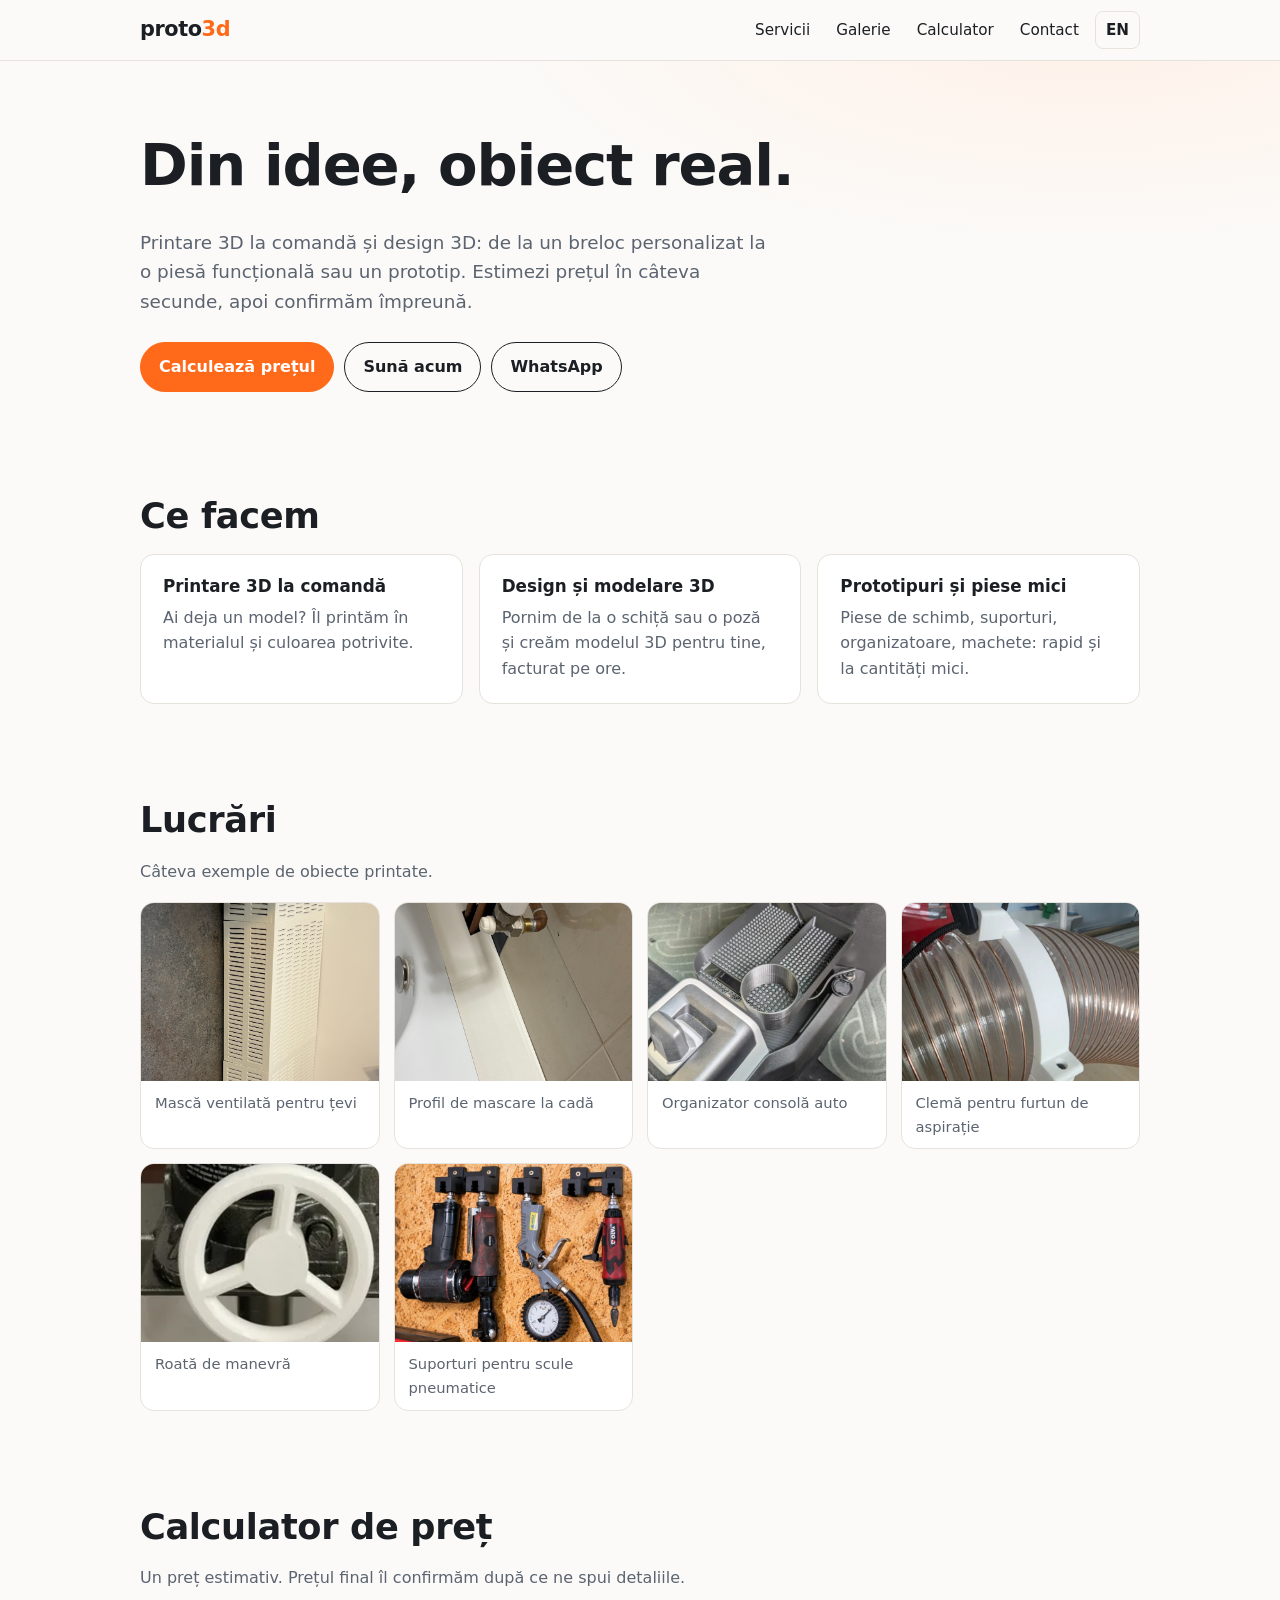
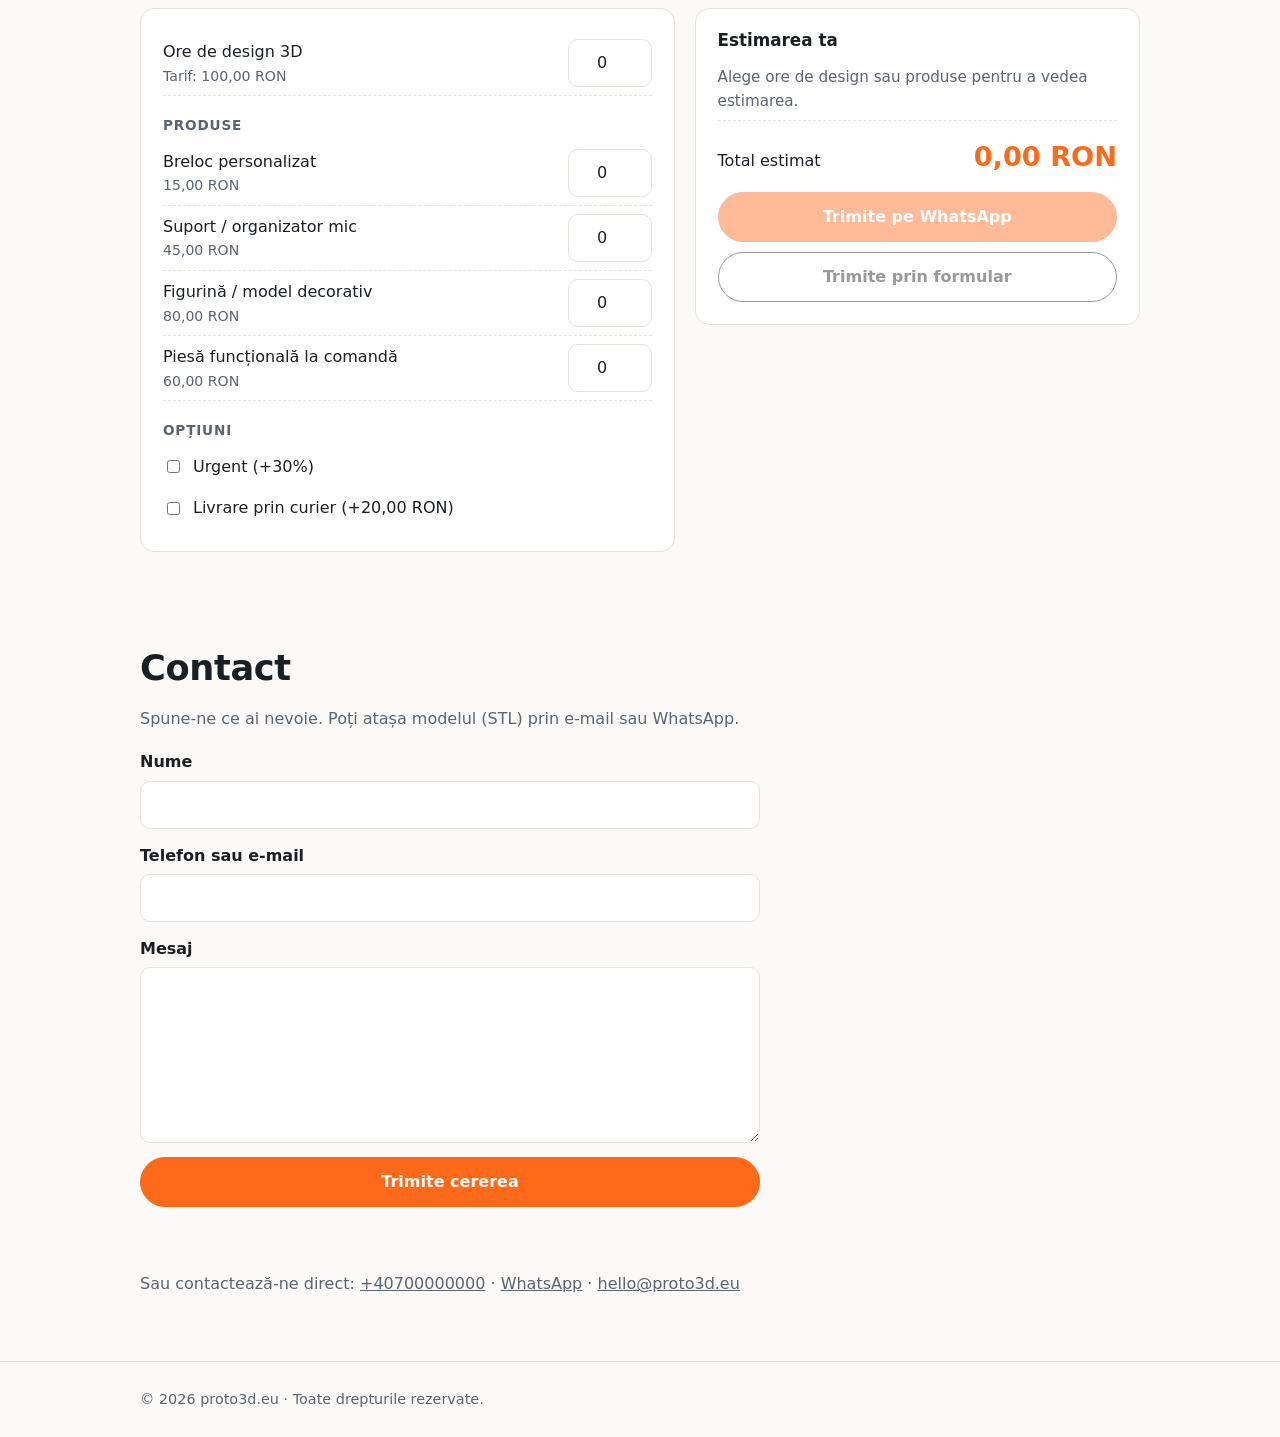
==== index.html @ df8d0b58 "Update gallery captions to match the photos Co-Authored-By: Claude Opus 5.5 <noreply@anthropic.com>" ====
<!doctype html>
<html lang="ro">
<head>
<meta charset="utf-8">
<meta name="viewport" content="width=device-width, initial-scale=1">
<title>proto3d | Printare 3D la comandă și design 3D</title>
<meta name="description" content="Printare 3D la comandă, design și modelare 3D. Calculează un preț estimativ și cere o ofertă prin telefon, WhatsApp sau formular.">
<link rel="canonical" href="https://proto3d.eu/">
<link rel="alternate" hreflang="ro" href="https://proto3d.eu/">
<link rel="alternate" hreflang="en" href="https://proto3d.eu/en/">
<link rel="alternate" hreflang="x-default" href="https://proto3d.eu/">
<meta property="og:title" content="proto3d | Printare 3D la comandă și design 3D">
<meta property="og:description" content="Printare 3D la comandă, design și modelare 3D. Calculează un preț estimativ și cere o ofertă prin telefon, WhatsApp sau formular.">
<meta property="og:type" content="website">
<meta property="og:url" content="https://proto3d.eu/">
<meta name="theme-color" content="#ff6a1a">
<link rel="icon" href="/assets/favicon.svg" type="image/svg+xml">
<link rel="stylesheet" href="/style.css">
</head>
<body>
<header class="top">
  <div class="wrap bar">
    <a class="brand" href="/">proto<b>3d</b></a>
    <nav aria-label="Main">
      <a href="#services">Servicii</a>
      <a href="#gallery">Galerie</a>
      <a href="#calculator">Calculator</a>
      <a href="#contact">Contact</a>
      <a class="lang" href="/en/" hreflang="en" lang="en" title="View in English">EN</a>
    </nav>
  </div>
</header>

<main>
<section class="hero">
  <div class="wrap">
    <h1>Din idee, obiect real.</h1>
    <p class="lead">Printare 3D la comandă și design 3D: de la un breloc personalizat la o piesă funcțională sau un prototip. Estimezi prețul în câteva secunde, apoi confirmăm împreună.</p>
    <div class="actions">
      <a class="btn primary" href="#calculator">Calculează prețul</a>
      <a class="btn" data-tel href="tel:+40700000000">Sună acum</a>
      <a class="btn" data-wa data-wa-text="Bună! Aș dori o ofertă pentru printare 3D." href="https://wa.me/40700000000?text=Bun%C4%83!%20A%C8%99%20dori%20o%20ofert%C4%83%20pentru%20printare%203D." target="_blank" rel="noopener">WhatsApp</a>
    </div>
  </div>
</section>

<section id="services" class="wrap block">
  <h2>Ce facem</h2>
  <div class="cards">
    <article class="card"><h3>Printare 3D la comandă</h3><p>Ai deja un model? Îl printăm în materialul și culoarea potrivite.</p></article>
    <article class="card"><h3>Design și modelare 3D</h3><p>Pornim de la o schiță sau o poză și creăm modelul 3D pentru tine, facturat pe ore.</p></article>
    <article class="card"><h3>Prototipuri și piese mici</h3><p>Piese de schimb, suporturi, organizatoare, machete: rapid și la cantități mici.</p></article>
  </div>
</section>

<section id="gallery" class="wrap block">
  <h2>Lucrări</h2>
  <p class="muted">Câteva exemple de obiecte printate.</p>
  <div class="grid">
    <figure><img src="/assets/gallery-1.jpg" alt="Mască ventilată pentru țevi" loading="lazy"><figcaption>Mască ventilată pentru țevi</figcaption></figure>
    <figure><img src="/assets/gallery-2.jpg" alt="Profil de mascare la cadă" loading="lazy"><figcaption>Profil de mascare la cadă</figcaption></figure>
    <figure><img src="/assets/gallery-3.jpg" alt="Organizator consolă auto" loading="lazy"><figcaption>Organizator consolă auto</figcaption></figure>
    <figure><img src="/assets/gallery-4.jpg" alt="Clemă pentru furtun de aspirație" loading="lazy"><figcaption>Clemă pentru furtun de aspirație</figcaption></figure>
    <figure><img src="/assets/gallery-5.jpg" alt="Roată de manevră" loading="lazy"><figcaption>Roată de manevră</figcaption></figure>
    <figure><img src="/assets/gallery-6.jpg" alt="Suporturi pentru scule pneumatice" loading="lazy"><figcaption>Suporturi pentru scule pneumatice</figcaption></figure>
  </div>
</section>

<section id="calculator" class="wrap block">
  <h2>Calculator de preț</h2>
  <p class="muted">Un preț estimativ. Prețul final îl confirmăm după ce ne spui detaliile.</p>
  <div class="calc">
    <div class="inputs">
      <div class="row">
        <label for="hours"><span class="name">Ore de design 3D</span><span class="price">Tarif: <span id="rate"></span></span></label>
        <input id="hours" type="number" min="0" step="0.5" value="0" inputmode="decimal">
      </div>
      <h3>Produse</h3>
      <div id="products"></div>
      <h3>Opțiuni</h3>
      <div id="extras"></div>
    </div>
    <aside class="quote" aria-live="polite">
      <h3>Estimarea ta</h3>
      <ul id="quote-lines"></ul>
      <div class="total"><span>Total estimat</span><strong id="quote-total"></strong></div>
      <p id="quote-note" class="muted small"></p>
      <a id="send-wa" class="btn primary" href="https://wa.me/40700000000" target="_blank" rel="noopener">Trimite pe WhatsApp</a>
      <button id="send-form" class="btn" type="button">Trimite prin formular</button>
    </aside>
  </div>
</section>

<section id="contact" class="wrap block">
  <h2>Contact</h2>
  <p class="muted">Spune-ne ce ai nevoie. Poți atașa modelul (STL) prin e-mail sau WhatsApp.</p>
  <form id="contact-form" action="https://api.web3forms.com/submit" method="POST">
    <input type="hidden" name="access_key" value="">
    <input type="hidden" name="subject" value="Cerere de ofertă de pe proto3d.eu">
    <input type="hidden" name="from_name" value="proto3d.eu">
    <input type="hidden" name="language" value="ro">
    <input type="checkbox" name="botcheck" class="hp" tabindex="-1" autocomplete="off" aria-hidden="true">
    <label>Nume<input name="name" required autocomplete="name"></label>
    <label>Telefon sau e-mail<input name="contact" required autocomplete="email"></label>
    <label>Mesaj<textarea id="message" name="message" rows="6" required></textarea></label>
    <button class="btn primary" type="submit">Trimite cererea</button>
    <p id="form-status" role="status" class="small"></p>
  </form>
  <p class="direct">Sau contactează-ne direct:
    <a data-tel href="tel:+40700000000">+40700000000</a> ·
    <a data-wa data-wa-text="Bună! Aș dori o ofertă pentru printare 3D." href="https://wa.me/40700000000" target="_blank" rel="noopener">WhatsApp</a> ·
    <a data-mail href="mailto:hello@proto3d.eu">hello@proto3d.eu</a>
  </p>
</section>
</main>

<footer>
  <div class="wrap">© 2026 proto3d.eu · Toate drepturile rezervate.</div>
</footer>

<script>window.I18N={"calc":{"design":"Design 3D","waIntro":"Bună! Aș dori o ofertă:","estTotal":"Total estimat","empty":"Alege ore de design sau produse pentru a vedea estimarea.","minNote":"Comanda minimă este {min}."},"form":{"sending":"Se trimite...","ok":"Mulțumim! Am primit cererea și revenim cât mai curând.","fail":"Nu s-a putut trimite. Încearcă WhatsApp sau telefon.","noKey":"Formularul nu este configurat încă (lipsește cheia Web3Forms)."}};</script>
<script src="/config.js"></script>
<script src="/calc.js"></script>
<script src="/app.js"></script>
</body>
</html>
---- style.css ----
:root{
  --bg:#fbfaf8; --ink:#1b1f24; --muted:#5b6470; --line:#e6e2dc;
  --card:#ffffff; --accent:#ff6a1a; --accent-ink:#ffffff; --soft:#fff1e8;
  --radius:14px;
}
*{box-sizing:border-box}
html{scroll-behavior:smooth}
body{margin:0;background:var(--bg);color:var(--ink);font:16px/1.6 system-ui,-apple-system,"Segoe UI",Roboto,sans-serif}
.wrap{max-width:1040px;margin:0 auto;padding:0 20px}
a{color:inherit}
h1,h2,h3{line-height:1.15;margin:0 0 .5em}
h1{font-size:clamp(2.2rem,6vw,3.6rem);letter-spacing:-.02em}
h2{font-size:clamp(1.6rem,3.5vw,2.2rem);letter-spacing:-.01em}
h3{font-size:1.05rem}
.muted{color:var(--muted)} .small{font-size:.9rem}

.top{position:sticky;top:0;z-index:10;background:rgba(251,250,248,.92);backdrop-filter:blur(8px);border-bottom:1px solid var(--line)}
.bar{display:flex;align-items:center;justify-content:space-between;height:60px;gap:12px}
.brand{font-weight:700;font-size:1.3rem;text-decoration:none;letter-spacing:-.02em}
.brand b{color:var(--accent)}
nav{display:flex;gap:6px;align-items:center;flex-wrap:wrap;justify-content:flex-end}
nav a{text-decoration:none;padding:6px 10px;border-radius:8px;font-size:.95rem}
nav a:hover{background:var(--soft)}
nav a.lang{border:1px solid var(--line);font-weight:600}

.hero{padding:72px 0 56px;background:radial-gradient(900px 340px at 85% -10%,var(--soft),transparent 70%)}
.lead{font-size:1.15rem;color:var(--muted);max-width:640px}
.actions{display:flex;flex-wrap:wrap;gap:10px;margin-top:26px}
.btn{display:inline-block;border:1px solid var(--ink);background:transparent;color:var(--ink);padding:11px 18px;border-radius:999px;font:inherit;font-weight:600;text-decoration:none;cursor:pointer}
.btn:hover{background:var(--ink);color:#fff}
.btn.primary{background:var(--accent);border-color:var(--accent);color:var(--accent-ink)}
.btn.primary:hover{filter:brightness(.93);background:var(--accent)}
.btn:disabled,.btn[aria-disabled="true"]{opacity:.45;cursor:not-allowed;pointer-events:none}

.block{padding:48px 20px}
.cards{display:grid;grid-template-columns:repeat(auto-fit,minmax(240px,1fr));gap:16px}
.card{background:var(--card);border:1px solid var(--line);border-radius:var(--radius);padding:22px}
.card p{margin:0;color:var(--muted)}

.grid{display:grid;grid-template-columns:repeat(auto-fill,minmax(210px,1fr));gap:14px;margin-top:18px}
figure{margin:0;background:var(--card);border:1px solid var(--line);border-radius:var(--radius);overflow:hidden}
figure img,.ph{display:block;width:100%;aspect-ratio:4/3;object-fit:cover}
.ph{display:grid;place-items:center;background:linear-gradient(135deg,var(--soft),#ffe0cc);color:var(--accent);font-weight:800;font-size:2rem}
figcaption{padding:10px 14px;font-size:.92rem;color:var(--muted)}

.calc{display:grid;grid-template-columns:1.2fr 1fr;gap:20px;align-items:start;margin-top:18px}
.inputs,.quote{background:var(--card);border:1px solid var(--line);border-radius:var(--radius);padding:22px}
.inputs h3{margin-top:22px;color:var(--muted);font-size:.85rem;text-transform:uppercase;letter-spacing:.06em}
.row{display:flex;justify-content:space-between;align-items:center;gap:12px;padding:8px 0;border-bottom:1px dashed var(--line)}
.row label{display:flex;flex-direction:column;flex:1}
.row .price{color:var(--muted);font-size:.88rem}
.row input{width:84px;text-align:center}
input,textarea{font:inherit;padding:10px 12px;border:1px solid var(--line);border-radius:10px;background:#fff;color:var(--ink);width:100%}
input:focus,textarea:focus,.btn:focus-visible,a:focus-visible{outline:2px solid var(--accent);outline-offset:2px}
.check{display:flex;gap:10px;align-items:center;padding:8px 0;cursor:pointer}
.check input{width:auto}
.quote{position:sticky;top:76px}
.quote ul{list-style:none;margin:0 0 12px;padding:0}
.quote li{display:flex;justify-content:space-between;gap:12px;padding:6px 0;border-bottom:1px dashed var(--line);font-size:.95rem}
.total{display:flex;justify-content:space-between;align-items:baseline;margin:14px 0 4px}
.total strong{font-size:1.7rem;color:var(--accent)}
.quote .btn{display:block;width:100%;text-align:center;margin-top:10px}

#contact-form{display:grid;gap:14px;max-width:620px;margin-top:18px}
#contact-form label{display:grid;gap:6px;font-weight:600}
.hp{position:absolute;left:-9999px;width:1px;height:1px;opacity:0}
.direct{margin-top:22px;color:var(--muted)}
footer{border-top:1px solid var(--line);padding:26px 0;color:var(--muted);font-size:.9rem}

@media (max-width:760px){
  .calc{grid-template-columns:1fr}
  .quote{position:static}
  .hero{padding:48px 0 36px}
  .bar{height:auto;padding:10px 20px;flex-wrap:wrap}
}
@media (prefers-reduced-motion:reduce){html{scroll-behavior:auto}}
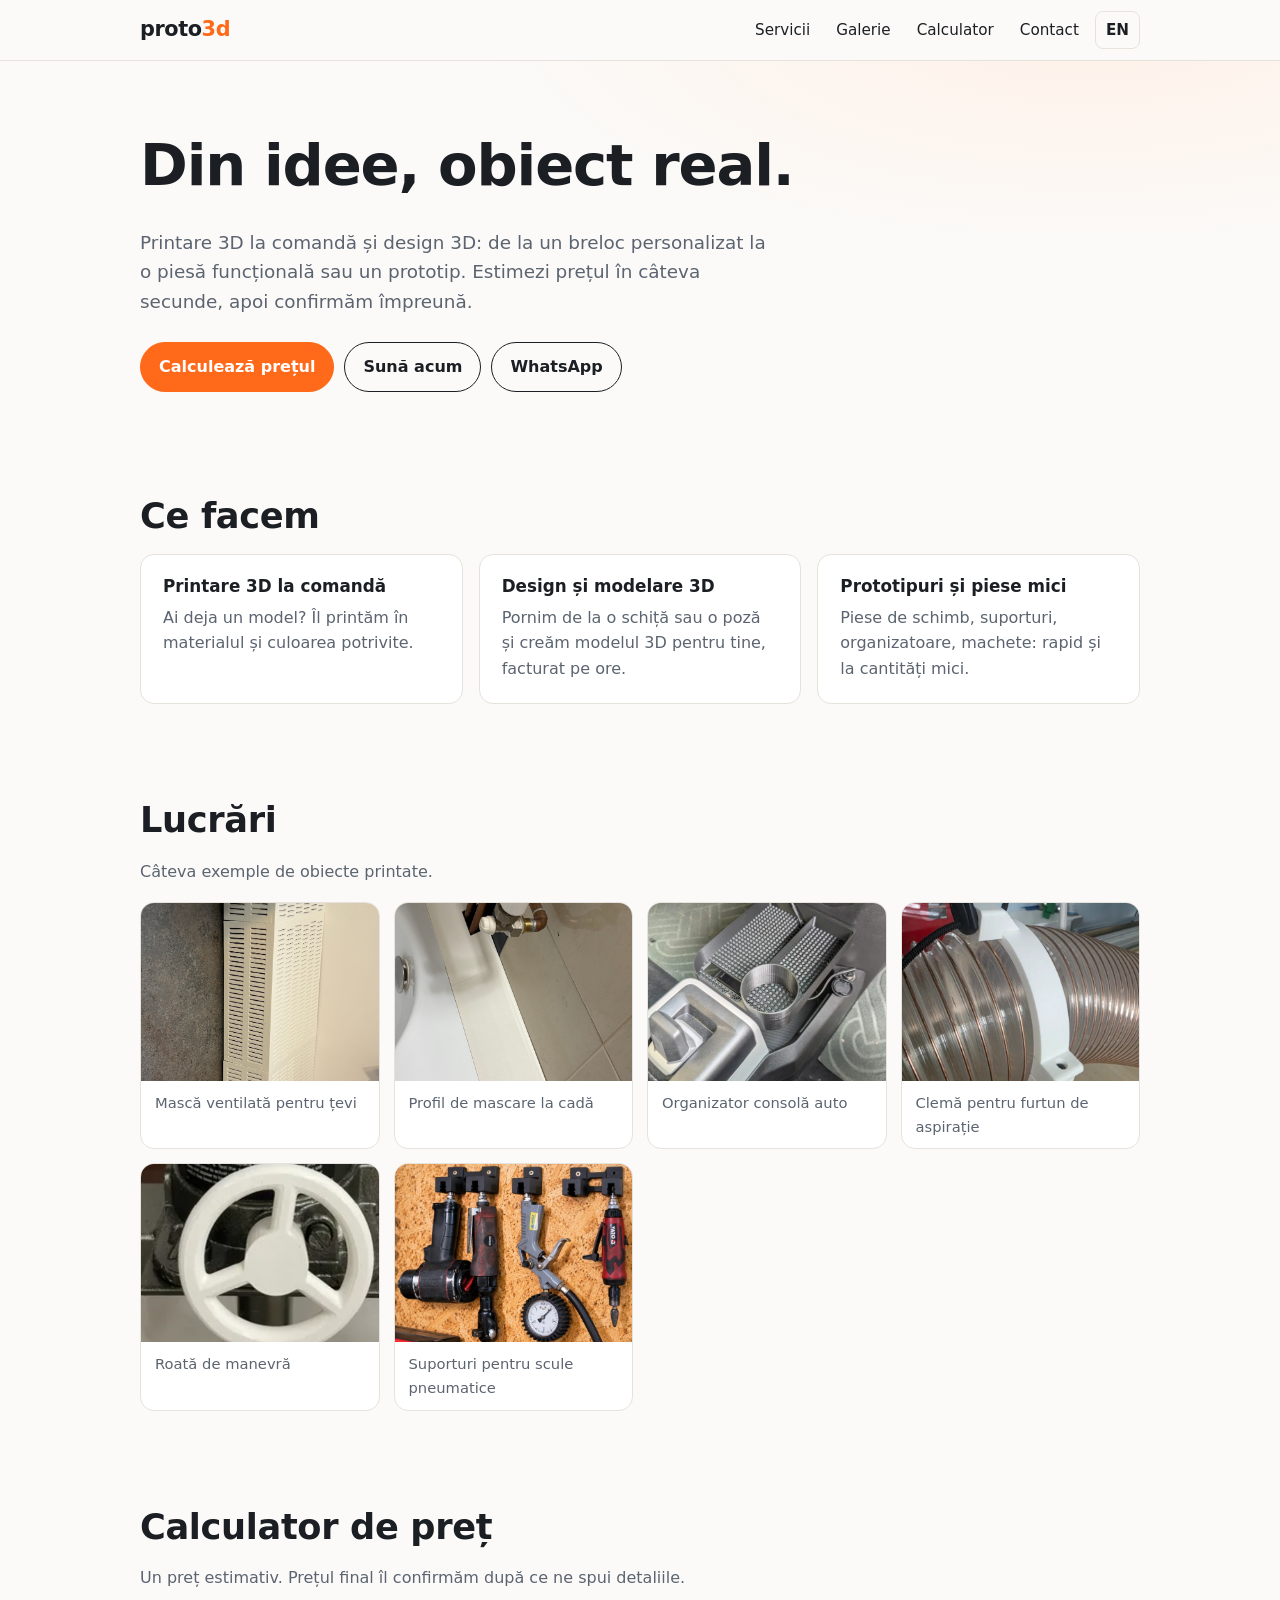
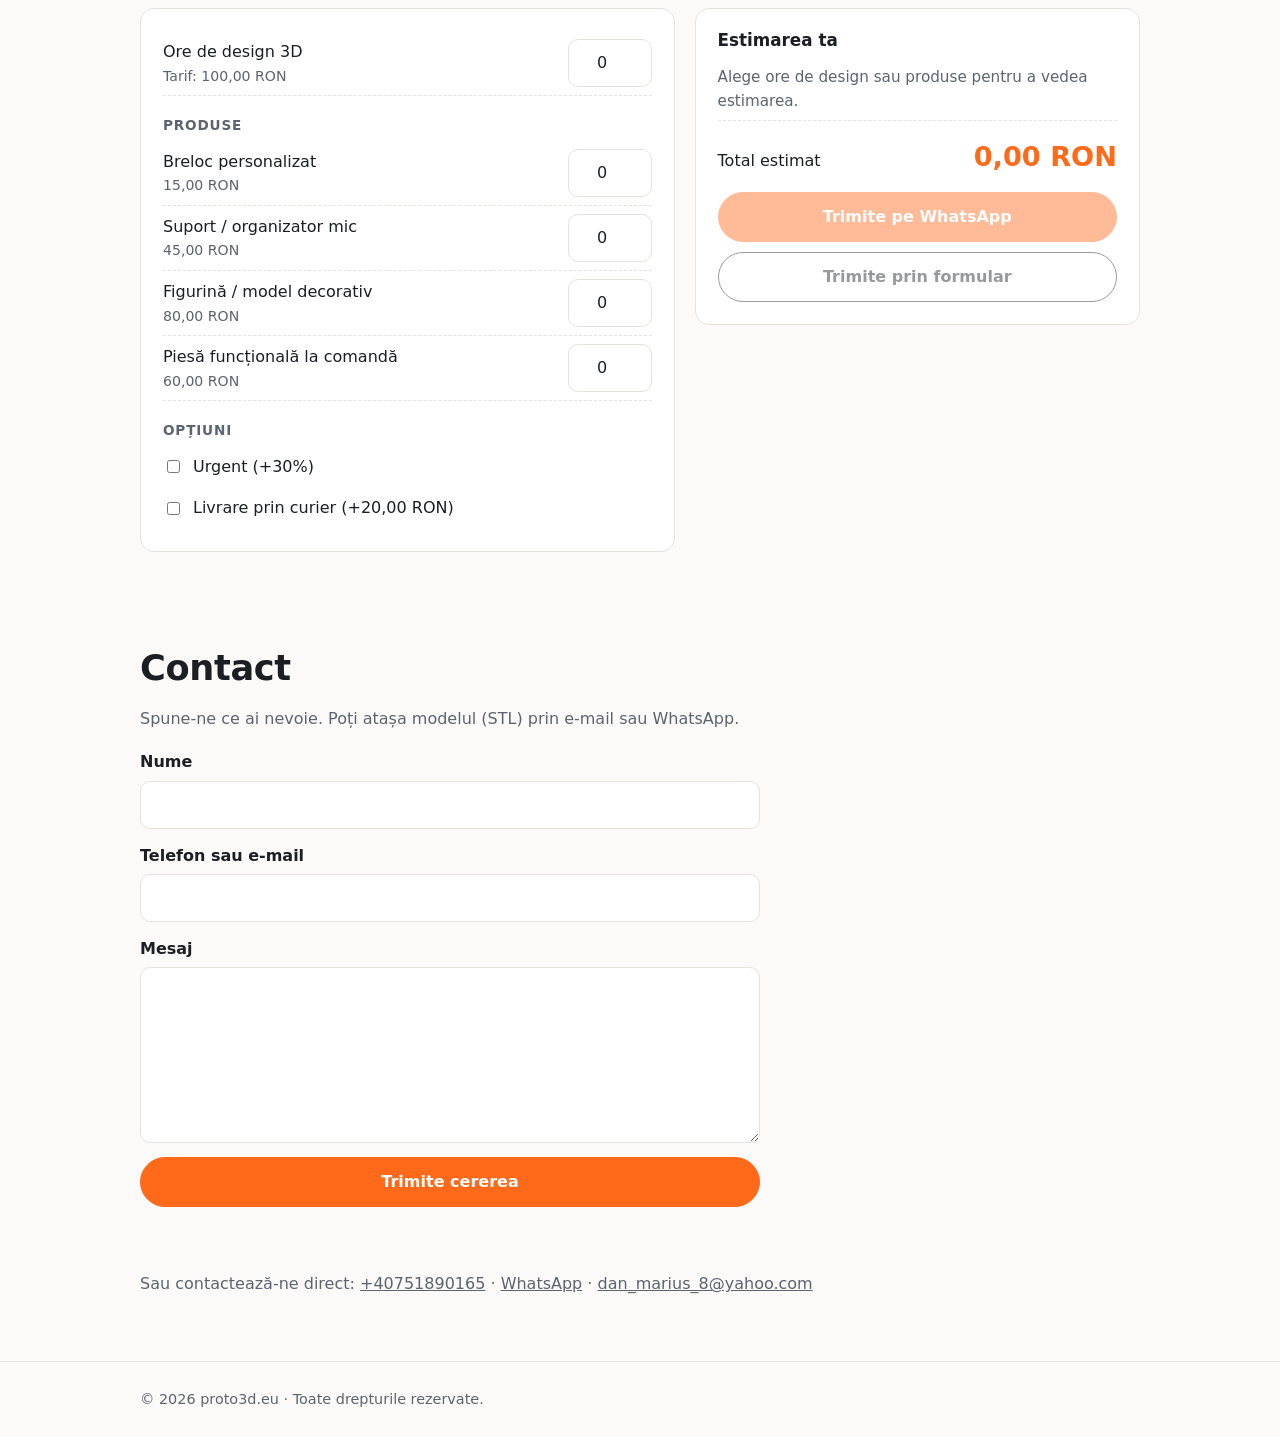
==== commit 1d2f1feb: "Set real phone, WhatsApp and email contact details Co-Authored-By: Claude Opus 5.5 <noreply@anthropi" ====
--- a/index.html
+++ b/index.html
@@ -38,8 +38,8 @@
     <p class="lead">Printare 3D la comandă și design 3D: de la un breloc personalizat la o piesă funcțională sau un prototip. Estimezi prețul în câteva secunde, apoi confirmăm împreună.</p>
     <div class="actions">
       <a class="btn primary" href="#calculator">Calculează prețul</a>
-      <a class="btn" data-tel href="tel:+40700000000">Sună acum</a>
-      <a class="btn" data-wa data-wa-text="Bună! Aș dori o ofertă pentru printare 3D." href="https://wa.me/40700000000?text=Bun%C4%83!%20A%C8%99%20dori%20o%20ofert%C4%83%20pentru%20printare%203D." target="_blank" rel="noopener">WhatsApp</a>
+      <a class="btn" data-tel href="tel:+40751890165">Sună acum</a>
+      <a class="btn" data-wa data-wa-text="Bună! Aș dori o ofertă pentru printare 3D." href="https://wa.me/40751890165?text=Bun%C4%83!%20A%C8%99%20dori%20o%20ofert%C4%83%20pentru%20printare%203D." target="_blank" rel="noopener">WhatsApp</a>
     </div>
   </div>
 </section>
@@ -85,7 +85,7 @@
       <ul id="quote-lines"></ul>
       <div class="total"><span>Total estimat</span><strong id="quote-total"></strong></div>
       <p id="quote-note" class="muted small"></p>
-      <a id="send-wa" class="btn primary" href="https://wa.me/40700000000" target="_blank" rel="noopener">Trimite pe WhatsApp</a>
+      <a id="send-wa" class="btn primary" href="https://wa.me/40751890165" target="_blank" rel="noopener">Trimite pe WhatsApp</a>
       <button id="send-form" class="btn" type="button">Trimite prin formular</button>
     </aside>
   </div>
@@ -107,9 +107,9 @@
     <p id="form-status" role="status" class="small"></p>
   </form>
   <p class="direct">Sau contactează-ne direct:
-    <a data-tel href="tel:+40700000000">+40700000000</a> ·
-    <a data-wa data-wa-text="Bună! Aș dori o ofertă pentru printare 3D." href="https://wa.me/40700000000" target="_blank" rel="noopener">WhatsApp</a> ·
-    <a data-mail href="mailto:hello@proto3d.eu">hello@proto3d.eu</a>
+    <a data-tel href="tel:+40751890165">+40751890165</a> ·
+    <a data-wa data-wa-text="Bună! Aș dori o ofertă pentru printare 3D." href="https://wa.me/40751890165" target="_blank" rel="noopener">WhatsApp</a> ·
+    <a data-mail href="mailto:dan_marius_8@yahoo.com">dan_marius_8@yahoo.com</a>
   </p>
 </section>
 </main>
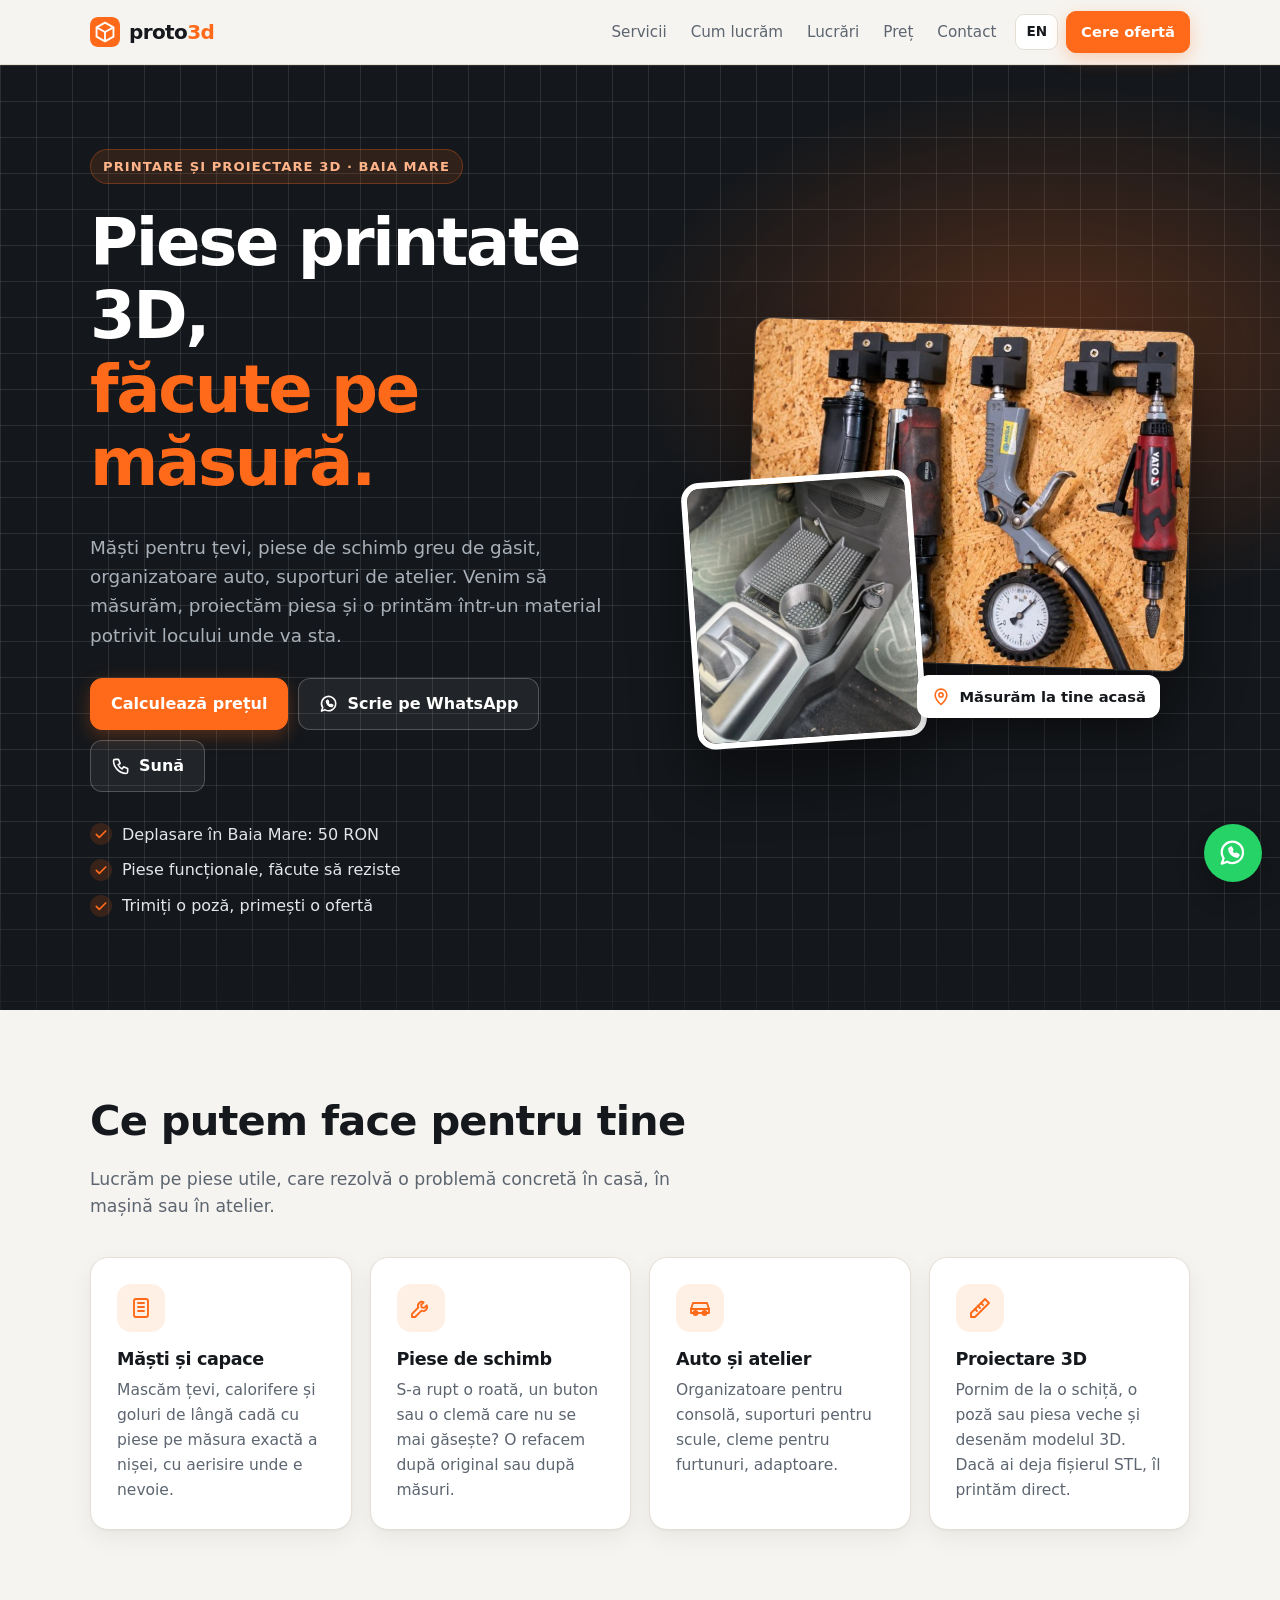
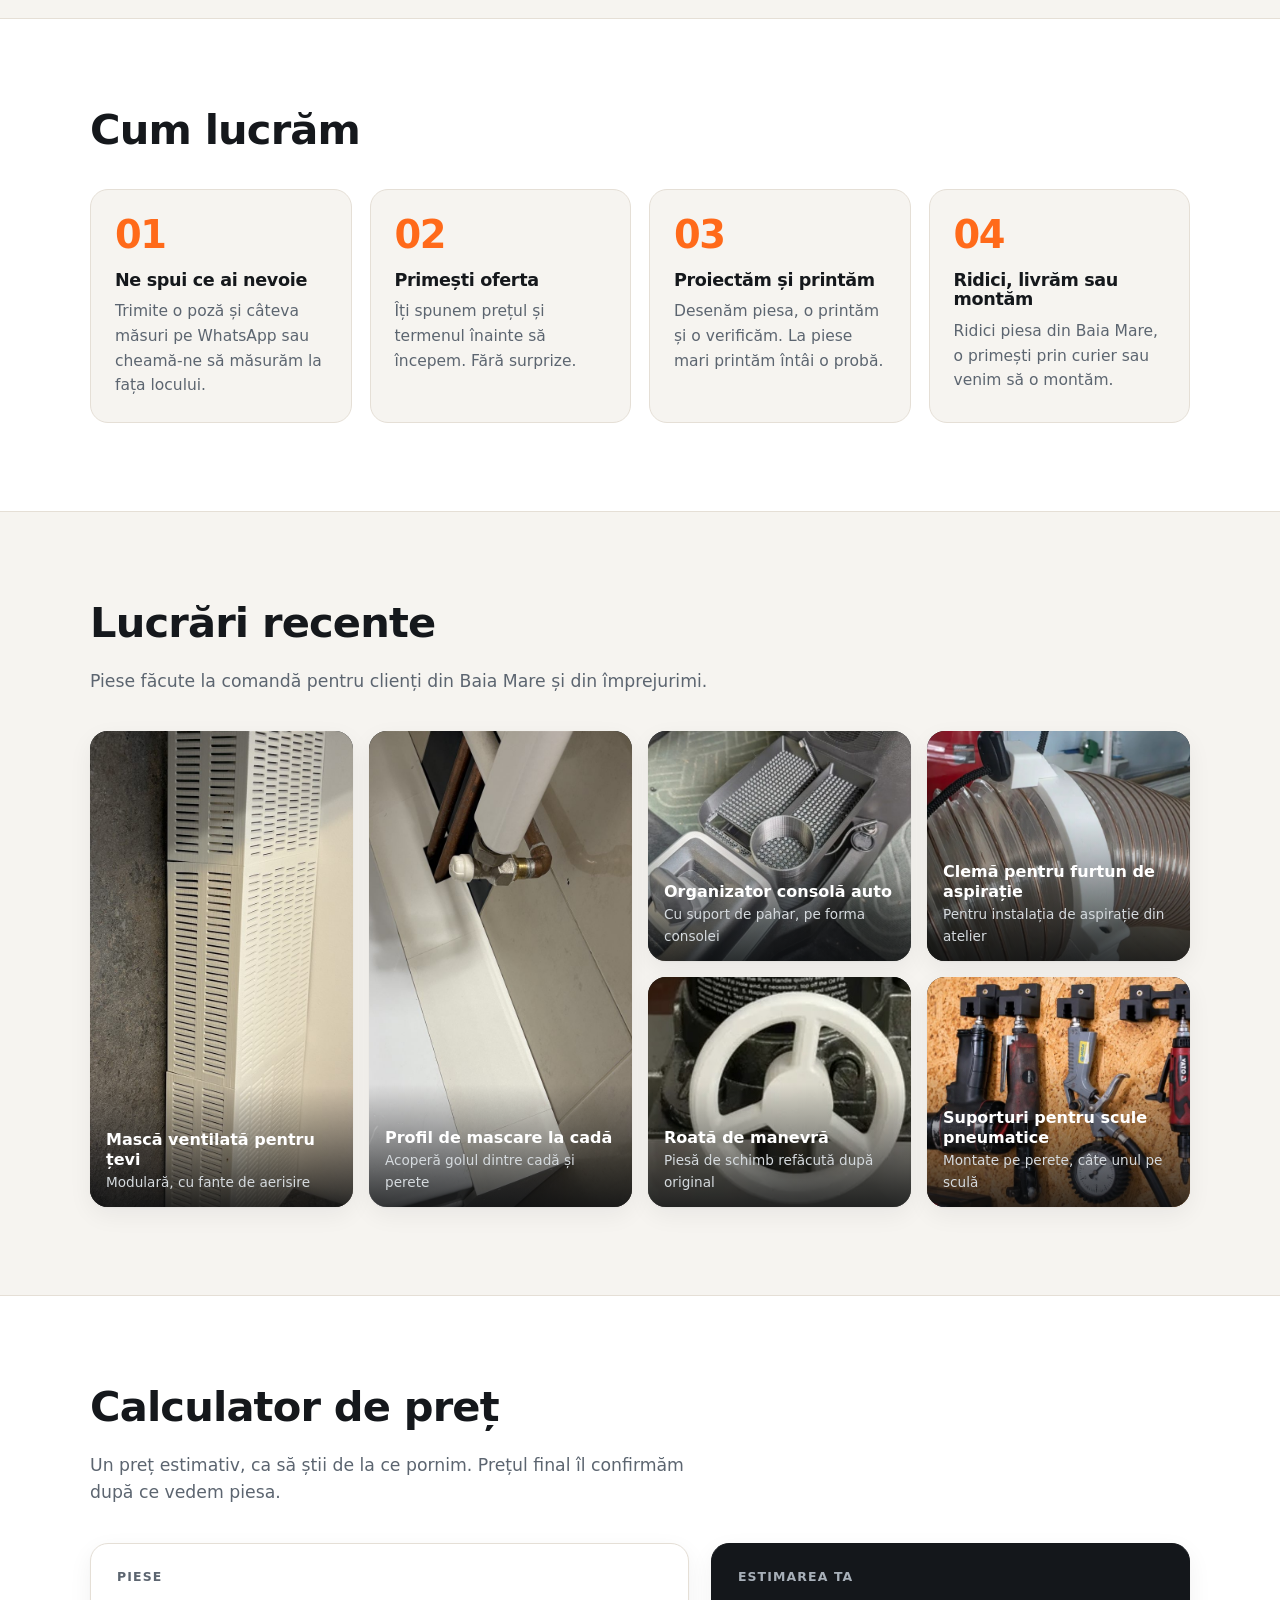
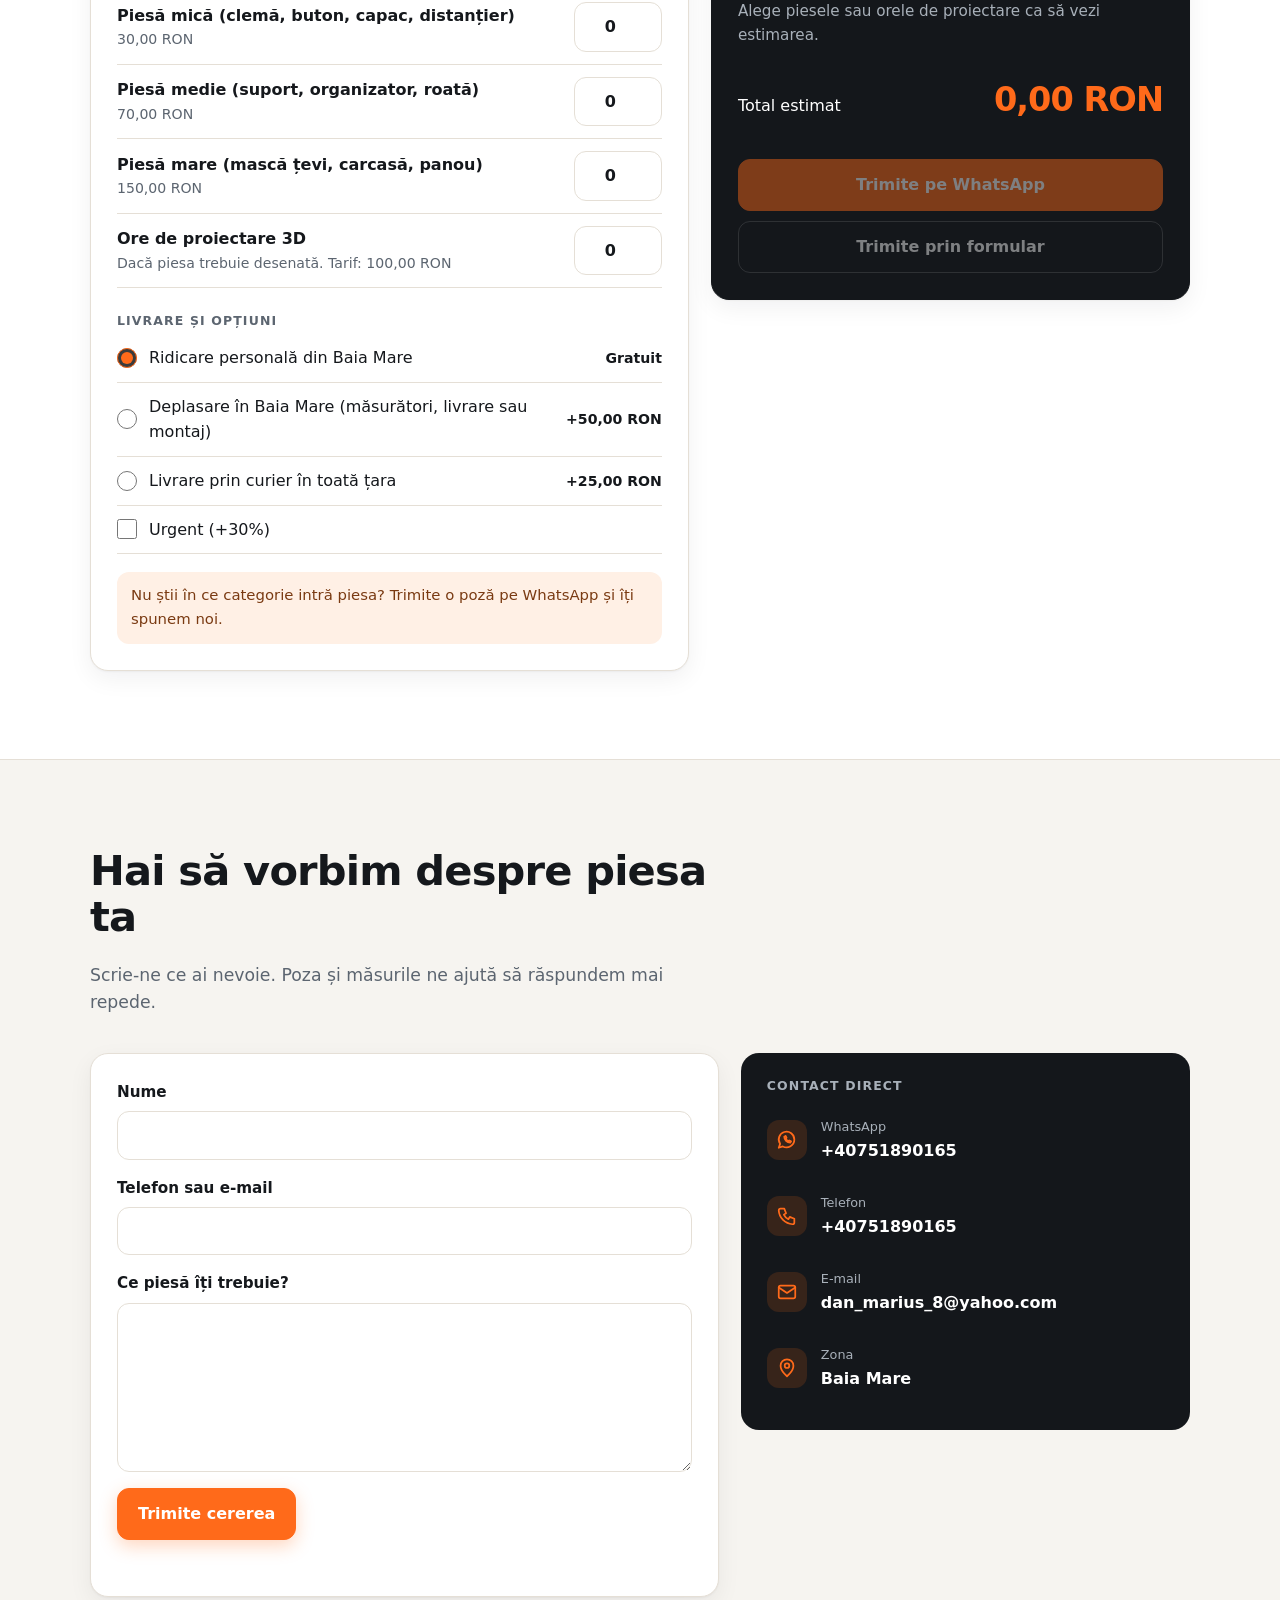
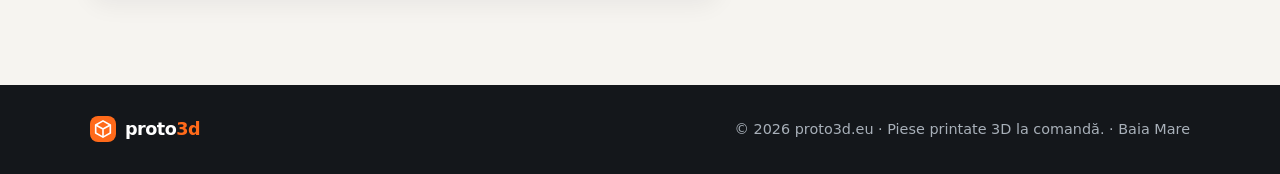
==== commit 7ba6b092: "Redesign site around custom functional parts in Baia Mare New dark hero with photo collage, services" ====
--- a/index.html
+++ b/index.html
@@ -3,122 +3,181 @@
 <head>
 <meta charset="utf-8">
 <meta name="viewport" content="width=device-width, initial-scale=1">
-<title>proto3d | Printare 3D la comandă și design 3D</title>
-<meta name="description" content="Printare 3D la comandă, design și modelare 3D. Calculează un preț estimativ și cere o ofertă prin telefon, WhatsApp sau formular.">
+<title>proto3d Baia Mare | Piese printate 3D la comandă</title>
+<meta name="description" content="Piese printate 3D făcute pe măsură în Baia Mare: măști pentru țevi, piese de schimb, organizatoare auto, suporturi de atelier. Măsurători la domiciliu, preț estimativ pe loc.">
 <link rel="canonical" href="https://proto3d.eu/">
 <link rel="alternate" hreflang="ro" href="https://proto3d.eu/">
 <link rel="alternate" hreflang="en" href="https://proto3d.eu/en/">
 <link rel="alternate" hreflang="x-default" href="https://proto3d.eu/">
-<meta property="og:title" content="proto3d | Printare 3D la comandă și design 3D">
-<meta property="og:description" content="Printare 3D la comandă, design și modelare 3D. Calculează un preț estimativ și cere o ofertă prin telefon, WhatsApp sau formular.">
+<meta property="og:title" content="proto3d Baia Mare | Piese printate 3D la comandă">
+<meta property="og:description" content="Piese printate 3D făcute pe măsură în Baia Mare: măști pentru țevi, piese de schimb, organizatoare auto, suporturi de atelier. Măsurători la domiciliu, preț estimativ pe loc.">
 <meta property="og:type" content="website">
 <meta property="og:url" content="https://proto3d.eu/">
-<meta name="theme-color" content="#ff6a1a">
+<meta property="og:image" content="https://proto3d.eu/assets/gallery-6.jpg">
+<meta name="theme-color" content="#14171b">
 <link rel="icon" href="/assets/favicon.svg" type="image/svg+xml">
 <link rel="stylesheet" href="/style.css">
+<script type="application/ld+json">{"@context":"https://schema.org","@type":"LocalBusiness","name":"proto3d","url":"https://proto3d.eu/","description":"Piese printate 3D făcute pe măsură în Baia Mare: măști pentru țevi, piese de schimb, organizatoare auto, suporturi de atelier. Măsurători la domiciliu, preț estimativ pe loc.","telephone":"+40751890165","email":"dan_marius_8@yahoo.com","image":"https://proto3d.eu/assets/gallery-1.jpg","address":{"@type":"PostalAddress","addressLocality":"Baia Mare","addressRegion":"Maramureș","addressCountry":"RO"},"areaServed":"Baia Mare"}</script>
 </head>
 <body>
 <header class="top">
   <div class="wrap bar">
-    <a class="brand" href="/">proto<b>3d</b></a>
+    <a class="brand" href="/"><img src="/assets/favicon.svg" alt="" width="30" height="30"><span>proto<b>3d</b></span></a>
     <nav aria-label="Main">
-      <a href="#services">Servicii</a>
-      <a href="#gallery">Galerie</a>
-      <a href="#calculator">Calculator</a>
-      <a href="#contact">Contact</a>
+      <div class="links">
+        <a href="#services">Servicii</a>
+        <a href="#how">Cum lucrăm</a>
+        <a href="#gallery">Lucrări</a>
+        <a href="#calculator">Preț</a>
+        <a href="#contact">Contact</a>
+      </div>
       <a class="lang" href="/en/" hreflang="en" lang="en" title="View in English">EN</a>
+      <a class="btn primary sm" href="#contact">Cere ofertă</a>
     </nav>
   </div>
 </header>
 
 <main>
 <section class="hero">
-  <div class="wrap">
-    <h1>Din idee, obiect real.</h1>
-    <p class="lead">Printare 3D la comandă și design 3D: de la un breloc personalizat la o piesă funcțională sau un prototip. Estimezi prețul în câteva secunde, apoi confirmăm împreună.</p>
-    <div class="actions">
-      <a class="btn primary" href="#calculator">Calculează prețul</a>
-      <a class="btn" data-tel href="tel:+40751890165">Sună acum</a>
-      <a class="btn" data-wa data-wa-text="Bună! Aș dori o ofertă pentru printare 3D." href="https://wa.me/40751890165?text=Bun%C4%83!%20A%C8%99%20dori%20o%20ofert%C4%83%20pentru%20printare%203D." target="_blank" rel="noopener">WhatsApp</a>
+  <div class="wrap hero-grid">
+    <div class="hero-copy">
+      <p class="eyebrow">Printare și proiectare 3D · Baia Mare</p>
+      <h1>Piese printate 3D, <span>făcute pe măsură.</span></h1>
+      <p class="lead">Măști pentru țevi, piese de schimb greu de găsit, organizatoare auto, suporturi de atelier. Venim să măsurăm, proiectăm piesa și o printăm într-un material potrivit locului unde va sta.</p>
+      <div class="actions">
+        <a class="btn primary" href="#calculator">Calculează prețul</a>
+        <a class="btn ghost" data-wa data-wa-text="Bună! Aș dori o ofertă pentru o piesă printată 3D." href="https://wa.me/40751890165?text=Bun%C4%83!%20A%C8%99%20dori%20o%20ofert%C4%83%20pentru%20o%20pies%C4%83%20printat%C4%83%203D." target="_blank" rel="noopener"><svg class="ico" viewBox="0 0 24 24" aria-hidden="true"><path d="M20 11.5A8.5 8.5 0 0 1 7.4 19L3 20.5l1.5-4.3A8.5 8.5 0 1 1 20 11.5z"/><path d="M9 8.5c0 3.5 3 6.5 6.5 6.5l1-1.5-2-1-1 .8a5 5 0 0 1-2.8-2.8l.8-1-1-2z"/></svg>Scrie pe WhatsApp</a>
+        <a class="btn ghost" data-tel href="tel:+40751890165"><svg class="ico" viewBox="0 0 24 24" aria-hidden="true"><path d="M5 4h4l2 5-2.5 1.5a11 11 0 0 0 5 5L15 13l5 2v4a2 2 0 0 1-2 2A16 16 0 0 1 3 6a2 2 0 0 1 2-2z"/></svg>Sună</a>
+      </div>
+      <ul class="points">
+        <li><svg class="ico" viewBox="0 0 24 24" aria-hidden="true"><path d="M5 12.5l4.5 4.5L19 7.5"/></svg>Deplasare în Baia Mare: 50 RON</li>
+        <li><svg class="ico" viewBox="0 0 24 24" aria-hidden="true"><path d="M5 12.5l4.5 4.5L19 7.5"/></svg>Piese funcționale, făcute să reziste</li>
+        <li><svg class="ico" viewBox="0 0 24 24" aria-hidden="true"><path d="M5 12.5l4.5 4.5L19 7.5"/></svg>Trimiți o poză, primești o ofertă</li>
+      </ul>
+    </div>
+    <div class="hero-art" aria-hidden="true">
+      <img class="art-main" src="/assets/gallery-6.jpg" alt="">
+      <img class="art-side" src="/assets/gallery-3.jpg" alt="">
+      <span class="art-badge"><svg class="ico" viewBox="0 0 24 24" aria-hidden="true"><path d="M12 21s-7-6.2-7-11.5a7 7 0 0 1 14 0C19 14.8 12 21 12 21z"/><circle cx="12" cy="9.5" r="2.5"/></svg>Măsurăm la tine acasă</span>
     </div>
   </div>
 </section>
 
-<section id="services" class="wrap block">
-  <h2>Ce facem</h2>
-  <div class="cards">
-    <article class="card"><h3>Printare 3D la comandă</h3><p>Ai deja un model? Îl printăm în materialul și culoarea potrivite.</p></article>
-    <article class="card"><h3>Design și modelare 3D</h3><p>Pornim de la o schiță sau o poză și creăm modelul 3D pentru tine, facturat pe ore.</p></article>
-    <article class="card"><h3>Prototipuri și piese mici</h3><p>Piese de schimb, suporturi, organizatoare, machete: rapid și la cantități mici.</p></article>
+<section id="services" class="block">
+  <div class="wrap">
+    <div class="head">
+      <h2>Ce putem face pentru tine</h2>
+      <p class="muted">Lucrăm pe piese utile, care rezolvă o problemă concretă în casă, în mașină sau în atelier.</p>
+    </div>
+    <div class="cards">
+      <article class="card"><span class="badge"><svg class="ico" viewBox="0 0 24 24" aria-hidden="true"><rect x="5" y="3" width="14" height="18" rx="2"/><path d="M9 7h6M9 11h6M9 15h6"/></svg></span><h3>Măști și capace</h3><p>Mascăm țevi, calorifere și goluri de lângă cadă cu piese pe măsura exactă a nișei, cu aerisire unde e nevoie.</p></article>
+      <article class="card"><span class="badge"><svg class="ico" viewBox="0 0 24 24" aria-hidden="true"><path d="M14.7 6.3a4 4 0 0 0-5.4 5.2L3 17.8V21h3.2l6.3-6.3a4 4 0 0 0 5.2-5.4l-2.6 2.6-2.4-.6-.6-2.4z"/></svg></span><h3>Piese de schimb</h3><p>S-a rupt o roată, un buton sau o clemă care nu se mai găsește? O refacem după original sau după măsuri.</p></article>
+      <article class="card"><span class="badge"><svg class="ico" viewBox="0 0 24 24" aria-hidden="true"><path d="M3 13l2-6h14l2 6v4H3z"/><path d="M3 13h18"/><circle cx="7.5" cy="17" r="2"/><circle cx="16.5" cy="17" r="2"/></svg></span><h3>Auto și atelier</h3><p>Organizatoare pentru consolă, suporturi pentru scule, cleme pentru furtunuri, adaptoare.</p></article>
+      <article class="card"><span class="badge"><svg class="ico" viewBox="0 0 24 24" aria-hidden="true"><path d="M3 17 17 3l4 4L7 21H3z"/><path d="M7 13l2 2M10 10l2 2M13 7l2 2"/></svg></span><h3>Proiectare 3D</h3><p>Pornim de la o schiță, o poză sau piesa veche și desenăm modelul 3D. Dacă ai deja fișierul STL, îl printăm direct.</p></article>
+    </div>
   </div>
 </section>
 
-<section id="gallery" class="wrap block">
-  <h2>Lucrări</h2>
-  <p class="muted">Câteva exemple de obiecte printate.</p>
-  <div class="grid">
-    <figure><img src="/assets/gallery-1.jpg" alt="Mască ventilată pentru țevi" loading="lazy"><figcaption>Mască ventilată pentru țevi</figcaption></figure>
-    <figure><img src="/assets/gallery-2.jpg" alt="Profil de mascare la cadă" loading="lazy"><figcaption>Profil de mascare la cadă</figcaption></figure>
-    <figure><img src="/assets/gallery-3.jpg" alt="Organizator consolă auto" loading="lazy"><figcaption>Organizator consolă auto</figcaption></figure>
-    <figure><img src="/assets/gallery-4.jpg" alt="Clemă pentru furtun de aspirație" loading="lazy"><figcaption>Clemă pentru furtun de aspirație</figcaption></figure>
-    <figure><img src="/assets/gallery-5.jpg" alt="Roată de manevră" loading="lazy"><figcaption>Roată de manevră</figcaption></figure>
-    <figure><img src="/assets/gallery-6.jpg" alt="Suporturi pentru scule pneumatice" loading="lazy"><figcaption>Suporturi pentru scule pneumatice</figcaption></figure>
+<section id="how" class="block alt">
+  <div class="wrap">
+    <div class="head"><h2>Cum lucrăm</h2></div>
+    <ol class="steps">
+      <li><h3>Ne spui ce ai nevoie</h3><p>Trimite o poză și câteva măsuri pe WhatsApp sau cheamă-ne să măsurăm la fața locului.</p></li>
+      <li><h3>Primești oferta</h3><p>Îți spunem prețul și termenul înainte să începem. Fără surprize.</p></li>
+      <li><h3>Proiectăm și printăm</h3><p>Desenăm piesa, o printăm și o verificăm. La piese mari printăm întâi o probă.</p></li>
+      <li><h3>Ridici, livrăm sau montăm</h3><p>Ridici piesa din Baia Mare, o primești prin curier sau venim să o montăm.</p></li>
+    </ol>
   </div>
 </section>
 
-<section id="calculator" class="wrap block">
-  <h2>Calculator de preț</h2>
-  <p class="muted">Un preț estimativ. Prețul final îl confirmăm după ce ne spui detaliile.</p>
-  <div class="calc">
-    <div class="inputs">
-      <div class="row">
-        <label for="hours"><span class="name">Ore de design 3D</span><span class="price">Tarif: <span id="rate"></span></span></label>
-        <input id="hours" type="number" min="0" step="0.5" value="0" inputmode="decimal">
-      </div>
-      <h3>Produse</h3>
-      <div id="products"></div>
-      <h3>Opțiuni</h3>
-      <div id="extras"></div>
+<section id="gallery" class="block">
+  <div class="wrap">
+    <div class="head">
+      <h2>Lucrări recente</h2>
+      <p class="muted">Piese făcute la comandă pentru clienți din Baia Mare și din împrejurimi.</p>
     </div>
-    <aside class="quote" aria-live="polite">
-      <h3>Estimarea ta</h3>
-      <ul id="quote-lines"></ul>
-      <div class="total"><span>Total estimat</span><strong id="quote-total"></strong></div>
-      <p id="quote-note" class="muted small"></p>
-      <a id="send-wa" class="btn primary" href="https://wa.me/40751890165" target="_blank" rel="noopener">Trimite pe WhatsApp</a>
-      <button id="send-form" class="btn" type="button">Trimite prin formular</button>
-    </aside>
+    <div class="grid">
+      <figure class="tall"><img src="/assets/gallery-1.jpg" alt="Mască ventilată pentru țevi" loading="lazy"><figcaption><strong>Mască ventilată pentru țevi</strong><span>Modulară, cu fante de aerisire</span></figcaption></figure>
+      <figure class="tall"><img src="/assets/gallery-2.jpg" alt="Profil de mascare la cadă" loading="lazy"><figcaption><strong>Profil de mascare la cadă</strong><span>Acoperă golul dintre cadă și perete</span></figcaption></figure>
+      <figure><img src="/assets/gallery-3.jpg" alt="Organizator consolă auto" loading="lazy"><figcaption><strong>Organizator consolă auto</strong><span>Cu suport de pahar, pe forma consolei</span></figcaption></figure>
+      <figure><img src="/assets/gallery-4.jpg" alt="Clemă pentru furtun de aspirație" loading="lazy"><figcaption><strong>Clemă pentru furtun de aspirație</strong><span>Pentru instalația de aspirație din atelier</span></figcaption></figure>
+      <figure><img src="/assets/gallery-5.jpg" alt="Roată de manevră" loading="lazy"><figcaption><strong>Roată de manevră</strong><span>Piesă de schimb refăcută după original</span></figcaption></figure>
+      <figure><img src="/assets/gallery-6.jpg" alt="Suporturi pentru scule pneumatice" loading="lazy"><figcaption><strong>Suporturi pentru scule pneumatice</strong><span>Montate pe perete, câte unul pe sculă</span></figcaption></figure>
+    </div>
   </div>
 </section>
 
-<section id="contact" class="wrap block">
-  <h2>Contact</h2>
-  <p class="muted">Spune-ne ce ai nevoie. Poți atașa modelul (STL) prin e-mail sau WhatsApp.</p>
-  <form id="contact-form" action="https://api.web3forms.com/submit" method="POST">
-    <input type="hidden" name="access_key" value="">
-    <input type="hidden" name="subject" value="Cerere de ofertă de pe proto3d.eu">
-    <input type="hidden" name="from_name" value="proto3d.eu">
-    <input type="hidden" name="language" value="ro">
-    <input type="checkbox" name="botcheck" class="hp" tabindex="-1" autocomplete="off" aria-hidden="true">
-    <label>Nume<input name="name" required autocomplete="name"></label>
-    <label>Telefon sau e-mail<input name="contact" required autocomplete="email"></label>
-    <label>Mesaj<textarea id="message" name="message" rows="6" required></textarea></label>
-    <button class="btn primary" type="submit">Trimite cererea</button>
-    <p id="form-status" role="status" class="small"></p>
-  </form>
-  <p class="direct">Sau contactează-ne direct:
-    <a data-tel href="tel:+40751890165">+40751890165</a> ·
-    <a data-wa data-wa-text="Bună! Aș dori o ofertă pentru printare 3D." href="https://wa.me/40751890165" target="_blank" rel="noopener">WhatsApp</a> ·
-    <a data-mail href="mailto:dan_marius_8@yahoo.com">dan_marius_8@yahoo.com</a>
-  </p>
+<section id="calculator" class="block alt">
+  <div class="wrap">
+    <div class="head">
+      <h2>Calculator de preț</h2>
+      <p class="muted">Un preț estimativ, ca să știi de la ce pornim. Prețul final îl confirmăm după ce vedem piesa.</p>
+    </div>
+    <div class="calc">
+      <div class="inputs">
+        <h3>Piese</h3>
+        <div id="products"></div>
+        <div class="row">
+          <label for="hours"><span class="name">Ore de proiectare 3D</span><span class="price">Dacă piesa trebuie desenată. Tarif: <span id="rate"></span></span></label>
+          <input id="hours" type="number" min="0" step="0.5" value="0" inputmode="decimal">
+        </div>
+        <h3>Livrare și opțiuni</h3>
+        <div id="extras"></div>
+        <p class="help">Nu știi în ce categorie intră piesa? Trimite o poză pe WhatsApp și îți spunem noi.</p>
+      </div>
+      <aside class="quote" aria-live="polite">
+        <h3>Estimarea ta</h3>
+        <ul id="quote-lines"></ul>
+        <div class="total"><span>Total estimat</span><strong id="quote-total"></strong></div>
+        <p id="quote-note" class="small"></p>
+        <a id="send-wa" class="btn primary" href="https://wa.me/40751890165" target="_blank" rel="noopener">Trimite pe WhatsApp</a>
+        <button id="send-form" class="btn ghost" type="button">Trimite prin formular</button>
+      </aside>
+    </div>
+  </div>
+</section>
+
+<section id="contact" class="block">
+  <div class="wrap">
+    <div class="head">
+      <h2>Hai să vorbim despre piesa ta</h2>
+      <p class="muted">Scrie-ne ce ai nevoie. Poza și măsurile ne ajută să răspundem mai repede.</p>
+    </div>
+    <div class="contact">
+      <form id="contact-form" class="panel" action="https://formsubmit.co/dan_marius_8@yahoo.com" method="POST">
+        <input type="hidden" name="_subject" value="Cerere de ofertă de pe proto3d.eu">
+        <input type="hidden" name="_template" value="table">
+        <input type="hidden" name="_next" value="https://proto3d.eu/#contact">
+        <input type="hidden" name="language" value="ro">
+        <input type="text" name="_honey" class="hp" tabindex="-1" autocomplete="off" aria-hidden="true">
+        <label>Nume<input name="name" required autocomplete="name"></label>
+        <label>Telefon sau e-mail<input name="contact" required autocomplete="email"></label>
+        <label>Ce piesă îți trebuie?<textarea id="message" name="message" rows="6" required></textarea></label>
+        <button class="btn primary" type="submit">Trimite cererea</button>
+        <p id="form-status" role="status" class="small"></p>
+      </form>
+      <aside class="direct">
+        <h3>Contact direct</h3>
+        <a class="line" data-wa data-wa-text="Bună! Aș dori o ofertă pentru o piesă printată 3D." href="https://wa.me/40751890165?text=Bun%C4%83!%20A%C8%99%20dori%20o%20ofert%C4%83%20pentru%20o%20pies%C4%83%20printat%C4%83%203D." target="_blank" rel="noopener"><svg class="ico" viewBox="0 0 24 24" aria-hidden="true"><path d="M20 11.5A8.5 8.5 0 0 1 7.4 19L3 20.5l1.5-4.3A8.5 8.5 0 1 1 20 11.5z"/><path d="M9 8.5c0 3.5 3 6.5 6.5 6.5l1-1.5-2-1-1 .8a5 5 0 0 1-2.8-2.8l.8-1-1-2z"/></svg><span><small>WhatsApp</small>+40751890165</span></a>
+        <a class="line" data-tel href="tel:+40751890165"><svg class="ico" viewBox="0 0 24 24" aria-hidden="true"><path d="M5 4h4l2 5-2.5 1.5a11 11 0 0 0 5 5L15 13l5 2v4a2 2 0 0 1-2 2A16 16 0 0 1 3 6a2 2 0 0 1 2-2z"/></svg><span><small>Telefon</small>+40751890165</span></a>
+        <a class="line" data-mail href="mailto:dan_marius_8@yahoo.com"><svg class="ico" viewBox="0 0 24 24" aria-hidden="true"><rect x="3" y="5" width="18" height="14" rx="2"/><path d="m3 7 9 6 9-6"/></svg><span><small>E-mail</small>dan_marius_8@yahoo.com</span></a>
+        <p class="line"><svg class="ico" viewBox="0 0 24 24" aria-hidden="true"><path d="M12 21s-7-6.2-7-11.5a7 7 0 0 1 14 0C19 14.8 12 21 12 21z"/><circle cx="12" cy="9.5" r="2.5"/></svg><span><small>Zona</small>Baia Mare</span></p>
+      </aside>
+    </div>
+  </div>
 </section>
 </main>
 
 <footer>
-  <div class="wrap">© 2026 proto3d.eu · Toate drepturile rezervate.</div>
+  <div class="wrap foot">
+    <a class="brand" href="/"><img src="/assets/favicon.svg" alt="" width="26" height="26"><span>proto<b>3d</b></span></a>
+    <span>© 2026 proto3d.eu · Piese printate 3D la comandă. · Baia Mare</span>
+  </div>
 </footer>
 
-<script>window.I18N={"calc":{"design":"Design 3D","waIntro":"Bună! Aș dori o ofertă:","estTotal":"Total estimat","empty":"Alege ore de design sau produse pentru a vedea estimarea.","minNote":"Comanda minimă este {min}."},"form":{"sending":"Se trimite...","ok":"Mulțumim! Am primit cererea și revenim cât mai curând.","fail":"Nu s-a putut trimite. Încearcă WhatsApp sau telefon.","noKey":"Formularul nu este configurat încă (lipsește cheia Web3Forms)."}};</script>
+<a class="fab" data-wa data-wa-text="Bună! Aș dori o ofertă pentru o piesă printată 3D." href="https://wa.me/40751890165?text=Bun%C4%83!%20A%C8%99%20dori%20o%20ofert%C4%83%20pentru%20o%20pies%C4%83%20printat%C4%83%203D." target="_blank" rel="noopener" aria-label="WhatsApp"><svg class="ico" viewBox="0 0 24 24" aria-hidden="true"><path d="M20 11.5A8.5 8.5 0 0 1 7.4 19L3 20.5l1.5-4.3A8.5 8.5 0 1 1 20 11.5z"/><path d="M9 8.5c0 3.5 3 6.5 6.5 6.5l1-1.5-2-1-1 .8a5 5 0 0 1-2.8-2.8l.8-1-1-2z"/></svg></a>
+
+<script>window.I18N={"calc":{"design":"Proiectare 3D","waIntro":"Bună! Aș dori o ofertă:","estTotal":"Total estimat","empty":"Alege piesele sau orele de proiectare ca să vezi estimarea.","minNote":"Comanda minimă este {min}.","free":"Gratuit"},"form":{"sending":"Se trimite...","ok":"Mulțumim! Am primit cererea și revenim cât mai curând.","fail":"Nu s-a putut trimite. Încearcă WhatsApp sau telefon."}};</script>
 <script src="/config.js"></script>
 <script src="/calc.js"></script>
 <script src="/app.js"></script>
--- a/style.css
+++ b/style.css
@@ -1,76 +1,175 @@
 :root{
-  --bg:#fbfaf8; --ink:#1b1f24; --muted:#5b6470; --line:#e6e2dc;
-  --card:#ffffff; --accent:#ff6a1a; --accent-ink:#ffffff; --soft:#fff1e8;
-  --radius:14px;
+  --bg:#f6f4f0; --ink:#15181c; --muted:#5c6570; --line:#e5dfd6;
+  --card:#ffffff; --accent:#ff6a1a; --accent-dark:#e0560c; --accent-ink:#ffffff; --soft:#fff0e5;
+  --dark:#14171b; --dark-2:#1d2126; --dark-line:rgba(255,255,255,.1); --dark-muted:#a8b0b9;
+  --wa:#25d366;
+  --radius:18px; --shadow:0 1px 2px rgba(20,23,27,.04),0 8px 24px rgba(20,23,27,.06);
 }
 *{box-sizing:border-box}
-html{scroll-behavior:smooth}
-body{margin:0;background:var(--bg);color:var(--ink);font:16px/1.6 system-ui,-apple-system,"Segoe UI",Roboto,sans-serif}
-.wrap{max-width:1040px;margin:0 auto;padding:0 20px}
+html{scroll-behavior:smooth;scroll-padding-top:76px}
+body{margin:0;background:var(--bg);color:var(--ink);font:16px/1.6 system-ui,-apple-system,"Segoe UI",Roboto,"Helvetica Neue",Arial,sans-serif;-webkit-font-smoothing:antialiased}
+.wrap{max-width:1140px;margin:0 auto;padding:0 20px}
 a{color:inherit}
-h1,h2,h3{line-height:1.15;margin:0 0 .5em}
-h1{font-size:clamp(2.2rem,6vw,3.6rem);letter-spacing:-.02em}
-h2{font-size:clamp(1.6rem,3.5vw,2.2rem);letter-spacing:-.01em}
-h3{font-size:1.05rem}
+img{max-width:100%}
+h1,h2,h3{line-height:1.12;margin:0 0 .5em;letter-spacing:-.02em}
+h1{font-size:clamp(2.4rem,5.6vw,4.1rem);font-weight:800;letter-spacing:-.035em}
+h2{font-size:clamp(1.75rem,3.6vw,2.6rem);font-weight:800}
+h3{font-size:1.1rem;font-weight:700}
+p{margin:0 0 1em}
 .muted{color:var(--muted)} .small{font-size:.9rem}
+.ico{width:20px;height:20px;flex:none;fill:none;stroke:currentColor;stroke-width:1.9;stroke-linecap:round;stroke-linejoin:round}
 
-.top{position:sticky;top:0;z-index:10;background:rgba(251,250,248,.92);backdrop-filter:blur(8px);border-bottom:1px solid var(--line)}
-.bar{display:flex;align-items:center;justify-content:space-between;height:60px;gap:12px}
-.brand{font-weight:700;font-size:1.3rem;text-decoration:none;letter-spacing:-.02em}
+/* header */
+.top{position:sticky;top:0;z-index:20;background:rgba(246,244,240,.86);backdrop-filter:saturate(1.4) blur(12px);-webkit-backdrop-filter:saturate(1.4) blur(12px);border-bottom:1px solid var(--line)}
+.bar{display:flex;align-items:center;justify-content:space-between;height:64px;gap:12px}
+.brand{display:inline-flex;align-items:center;gap:9px;font-weight:800;font-size:1.25rem;text-decoration:none;letter-spacing:-.03em}
 .brand b{color:var(--accent)}
-nav{display:flex;gap:6px;align-items:center;flex-wrap:wrap;justify-content:flex-end}
-nav a{text-decoration:none;padding:6px 10px;border-radius:8px;font-size:.95rem}
-nav a:hover{background:var(--soft)}
-nav a.lang{border:1px solid var(--line);font-weight:600}
+.brand img{border-radius:8px}
+nav{display:flex;gap:8px;align-items:center}
+nav .links{display:flex;gap:2px}
+nav .links a{text-decoration:none;padding:7px 11px;border-radius:9px;font-size:.95rem;color:var(--muted);font-weight:500}
+nav .links a:hover{background:rgba(20,23,27,.06);color:var(--ink)}
+nav a.lang{text-decoration:none;font-size:.85rem;font-weight:700;padding:6px 10px;border:1px solid var(--line);border-radius:9px;background:var(--card)}
 
-.hero{padding:72px 0 56px;background:radial-gradient(900px 340px at 85% -10%,var(--soft),transparent 70%)}
-.lead{font-size:1.15rem;color:var(--muted);max-width:640px}
-.actions{display:flex;flex-wrap:wrap;gap:10px;margin-top:26px}
-.btn{display:inline-block;border:1px solid var(--ink);background:transparent;color:var(--ink);padding:11px 18px;border-radius:999px;font:inherit;font-weight:600;text-decoration:none;cursor:pointer}
-.btn:hover{background:var(--ink);color:#fff}
-.btn.primary{background:var(--accent);border-color:var(--accent);color:var(--accent-ink)}
-.btn.primary:hover{filter:brightness(.93);background:var(--accent)}
-.btn:disabled,.btn[aria-disabled="true"]{opacity:.45;cursor:not-allowed;pointer-events:none}
+/* buttons */
+.btn{display:inline-flex;align-items:center;justify-content:center;gap:8px;border:1.5px solid var(--ink);background:transparent;color:var(--ink);padding:12px 20px;border-radius:12px;font:inherit;font-weight:700;text-decoration:none;cursor:pointer;transition:transform .15s,background .15s,box-shadow .15s,filter .15s}
+.btn:hover{transform:translateY(-1px)}
+.btn.sm{padding:8px 14px;font-size:.92rem;border-radius:10px}
+.btn.primary{background:var(--accent);border-color:var(--accent);color:var(--accent-ink);box-shadow:0 6px 18px rgba(255,106,26,.28)}
+.btn.primary:hover{background:var(--accent-dark);border-color:var(--accent-dark)}
+.btn.ghost{border-color:var(--line);background:var(--card)}
+.btn.ghost:hover{border-color:var(--ink)}
+.btn:disabled,.btn[aria-disabled="true"]{opacity:.45;cursor:not-allowed;pointer-events:none;box-shadow:none}
 
-.block{padding:48px 20px}
-.cards{display:grid;grid-template-columns:repeat(auto-fit,minmax(240px,1fr));gap:16px}
-.card{background:var(--card);border:1px solid var(--line);border-radius:var(--radius);padding:22px}
-.card p{margin:0;color:var(--muted)}
+/* hero */
+.hero{position:relative;overflow:hidden;color:#fff;background:
+  radial-gradient(600px 380px at 82% 30%,rgba(255,106,26,.28),transparent 70%),
+  linear-gradient(var(--dark-line) 1px,transparent 1px) 0 0/36px 36px,
+  linear-gradient(90deg,var(--dark-line) 1px,transparent 1px) 0 0/36px 36px,
+  var(--dark)}
+.hero::after{content:"";position:absolute;inset:auto 0 0 0;height:120px;background:linear-gradient(transparent,rgba(20,23,27,.6));pointer-events:none}
+.hero-grid{position:relative;z-index:1;display:grid;grid-template-columns:1.1fr 1fr;gap:48px;align-items:center;padding-top:84px;padding-bottom:92px}
+.eyebrow{display:inline-block;font-size:.82rem;font-weight:700;letter-spacing:.08em;text-transform:uppercase;color:#ffb48a;background:rgba(255,106,26,.12);border:1px solid rgba(255,106,26,.3);padding:6px 12px;border-radius:999px;margin-bottom:22px}
+.hero h1 span{color:var(--accent);display:block}
+.lead{font-size:1.15rem;color:var(--dark-muted);max-width:560px}
+.actions{display:flex;flex-wrap:wrap;gap:10px;margin-top:28px}
+.hero .btn.ghost{background:rgba(255,255,255,.06);border-color:rgba(255,255,255,.22);color:#fff}
+.hero .btn.ghost:hover{background:rgba(255,255,255,.12);border-color:#fff}
+.points{list-style:none;padding:0;margin:30px 0 0;display:grid;gap:10px;color:#e3e7eb}
+.points li{display:flex;gap:10px;align-items:center}
+.points .ico{color:var(--accent);width:22px;height:22px;padding:3px;border-radius:50%;background:rgba(255,106,26,.15);stroke-width:2.6}
 
-.grid{display:grid;grid-template-columns:repeat(auto-fill,minmax(210px,1fr));gap:14px;margin-top:18px}
-figure{margin:0;background:var(--card);border:1px solid var(--line);border-radius:var(--radius);overflow:hidden}
-figure img,.ph{display:block;width:100%;aspect-ratio:4/3;object-fit:cover}
+.hero-art{position:relative;min-height:420px}
+.hero-art img{position:absolute;display:block;object-fit:cover;border-radius:var(--radius);box-shadow:0 30px 60px rgba(0,0,0,.45)}
+.art-main{right:0;top:0;width:88%;aspect-ratio:679/526;transform:rotate(2deg);border:1px solid var(--dark-line)}
+.art-side{left:0;bottom:0;width:46%;aspect-ratio:449/521;transform:rotate(-4deg);border:6px solid #fff}
+.art-badge{position:absolute;right:6%;bottom:6%;display:inline-flex;align-items:center;gap:8px;background:#fff;color:var(--ink);font-weight:700;font-size:.92rem;padding:10px 14px;border-radius:12px;box-shadow:0 16px 36px rgba(0,0,0,.35)}
+.art-badge .ico{color:var(--accent)}
+
+/* sections */
+.block{padding:88px 0}
+.block.alt{background:var(--card);border-top:1px solid var(--line);border-bottom:1px solid var(--line)}
+.head{max-width:640px;margin-bottom:36px}
+.head p{font-size:1.08rem;margin:0}
+
+.cards{display:grid;grid-template-columns:repeat(4,1fr);gap:18px}
+.card{background:var(--card);border:1px solid var(--line);border-radius:var(--radius);padding:26px;box-shadow:var(--shadow);transition:transform .2s,box-shadow .2s}
+.card:hover{transform:translateY(-3px);box-shadow:0 2px 4px rgba(20,23,27,.04),0 18px 40px rgba(20,23,27,.1)}
+.card .badge{display:inline-grid;place-items:center;width:48px;height:48px;border-radius:14px;background:var(--soft);color:var(--accent);margin-bottom:18px}
+.card .badge .ico{width:24px;height:24px}
+.card p{margin:0;color:var(--muted);font-size:.97rem}
+
+.steps{list-style:none;padding:0;margin:0;display:grid;grid-template-columns:repeat(4,1fr);gap:18px;counter-reset:step}
+.steps li{position:relative;counter-increment:step;padding:26px 24px 24px;border-radius:var(--radius);background:var(--bg);border:1px solid var(--line)}
+.steps li::before{content:counter(step,decimal-leading-zero);display:block;font-size:2.4rem;font-weight:800;letter-spacing:-.04em;color:var(--accent);line-height:1;margin-bottom:16px}
+.steps p{margin:0;color:var(--muted);font-size:.97rem}
+
+/* gallery */
+.grid{display:grid;grid-template-columns:repeat(4,1fr);grid-auto-rows:230px;grid-auto-flow:dense;gap:16px}
+.grid figure{position:relative;margin:0;border-radius:var(--radius);overflow:hidden;background:var(--dark-2);box-shadow:var(--shadow)}
+.grid figure.tall{grid-row:span 2}
+.grid img,.ph{display:block;width:100%;height:100%;object-fit:cover;transition:transform .5s}
+.grid figure:hover img{transform:scale(1.04)}
 .ph{display:grid;place-items:center;background:linear-gradient(135deg,var(--soft),#ffe0cc);color:var(--accent);font-weight:800;font-size:2rem}
-figcaption{padding:10px 14px;font-size:.92rem;color:var(--muted)}
+.grid figcaption{position:absolute;inset:auto 0 0 0;padding:44px 16px 14px;color:#fff;background:linear-gradient(transparent,rgba(10,12,14,.82));display:grid;gap:2px}
+.grid figcaption strong{font-size:1rem;line-height:1.25}
+.grid figcaption span{font-size:.85rem;color:#d5dade}
 
-.calc{display:grid;grid-template-columns:1.2fr 1fr;gap:20px;align-items:start;margin-top:18px}
-.inputs,.quote{background:var(--card);border:1px solid var(--line);border-radius:var(--radius);padding:22px}
-.inputs h3{margin-top:22px;color:var(--muted);font-size:.85rem;text-transform:uppercase;letter-spacing:.06em}
-.row{display:flex;justify-content:space-between;align-items:center;gap:12px;padding:8px 0;border-bottom:1px dashed var(--line)}
+/* calculator */
+.calc{display:grid;grid-template-columns:1.25fr 1fr;gap:22px;align-items:start}
+.inputs,.quote,.panel{background:var(--card);border:1px solid var(--line);border-radius:var(--radius);padding:26px;box-shadow:var(--shadow)}
+.inputs h3{margin:26px 0 6px;color:var(--muted);font-size:.78rem;text-transform:uppercase;letter-spacing:.09em}
+.inputs h3:first-child{margin-top:0}
+.row{display:flex;justify-content:space-between;align-items:center;gap:14px;padding:12px 0;border-bottom:1px solid var(--line)}
 .row label{display:flex;flex-direction:column;flex:1}
-.row .price{color:var(--muted);font-size:.88rem}
-.row input{width:84px;text-align:center}
-input,textarea{font:inherit;padding:10px 12px;border:1px solid var(--line);border-radius:10px;background:#fff;color:var(--ink);width:100%}
-input:focus,textarea:focus,.btn:focus-visible,a:focus-visible{outline:2px solid var(--accent);outline-offset:2px}
-.check{display:flex;gap:10px;align-items:center;padding:8px 0;cursor:pointer}
-.check input{width:auto}
-.quote{position:sticky;top:76px}
-.quote ul{list-style:none;margin:0 0 12px;padding:0}
-.quote li{display:flex;justify-content:space-between;gap:12px;padding:6px 0;border-bottom:1px dashed var(--line);font-size:.95rem}
-.total{display:flex;justify-content:space-between;align-items:baseline;margin:14px 0 4px}
-.total strong{font-size:1.7rem;color:var(--accent)}
-.quote .btn{display:block;width:100%;text-align:center;margin-top:10px}
+.row .name{font-weight:600}
+.row .price,.check .price{color:var(--muted);font-size:.88rem}
+.row input{width:88px;text-align:center;font-weight:700}
+input,textarea{font:inherit;padding:11px 13px;border:1.5px solid var(--line);border-radius:12px;background:#fff;color:var(--ink);width:100%;transition:border-color .15s}
+input:hover,textarea:hover{border-color:#cfc7bb}
+input:focus,textarea:focus,.btn:focus-visible,a:focus-visible{outline:3px solid rgba(255,106,26,.35);outline-offset:1px;border-color:var(--accent)}
+.check{display:flex;gap:12px;align-items:center;padding:11px 0;border-bottom:1px solid var(--line);cursor:pointer}
+.check input{width:20px;height:20px;margin:0;accent-color:var(--accent)}
+.check .name{flex:1;font-weight:500}
+.check .price{font-weight:700;color:var(--ink);white-space:nowrap}
+.help{margin:18px 0 0;padding:12px 14px;border-radius:12px;background:var(--soft);color:#7a3a12;font-size:.93rem}
 
-#contact-form{display:grid;gap:14px;max-width:620px;margin-top:18px}
-#contact-form label{display:grid;gap:6px;font-weight:600}
+.quote{position:sticky;top:84px;background:var(--dark);color:#fff;border-color:var(--dark)}
+.quote h3{color:var(--dark-muted);font-size:.78rem;text-transform:uppercase;letter-spacing:.09em}
+.quote ul{list-style:none;margin:0 0 10px;padding:0}
+.quote li{display:flex;justify-content:space-between;gap:12px;padding:9px 0;border-bottom:1px solid var(--dark-line);font-size:.95rem}
+.quote li.muted{color:var(--dark-muted);border:0}
+.total{display:flex;justify-content:space-between;align-items:baseline;margin:16px 0 4px}
+.total strong{font-size:2.1rem;font-weight:800;letter-spacing:-.03em;color:var(--accent)}
+#quote-note{color:var(--dark-muted);min-height:1em}
+.quote .btn{display:flex;width:100%;margin-top:10px}
+.quote .btn.ghost{background:transparent;color:#fff;border-color:rgba(255,255,255,.25)}
+.quote .btn.ghost:hover{border-color:#fff}
+
+/* contact */
+.contact{display:grid;grid-template-columns:1.4fr 1fr;gap:22px;align-items:start}
+#contact-form{display:grid;gap:16px}
+#contact-form label{display:grid;gap:7px;font-weight:600;font-size:.95rem}
+#contact-form .btn{justify-self:start}
 .hp{position:absolute;left:-9999px;width:1px;height:1px;opacity:0}
-.direct{margin-top:22px;color:var(--muted)}
-footer{border-top:1px solid var(--line);padding:26px 0;color:var(--muted);font-size:.9rem}
+.direct{background:var(--dark);color:#fff;border-radius:var(--radius);padding:26px;display:grid;gap:6px}
+.direct h3{color:var(--dark-muted);font-size:.78rem;text-transform:uppercase;letter-spacing:.09em}
+.direct .line{display:flex;gap:14px;align-items:center;padding:12px;margin:0 -12px;border-radius:12px;text-decoration:none;word-break:break-word}
+.direct a.line:hover{background:rgba(255,255,255,.06)}
+.direct .line .ico{width:40px;height:40px;padding:9px;border-radius:12px;background:rgba(255,106,26,.15);color:var(--accent)}
+.direct .line span{display:grid;font-weight:600}
+.direct small{color:var(--dark-muted);font-weight:500;font-size:.8rem}
 
-@media (max-width:760px){
-  .calc{grid-template-columns:1fr}
+footer{background:var(--dark);color:var(--dark-muted);padding:30px 0;font-size:.9rem}
+.foot{display:flex;flex-wrap:wrap;gap:12px 24px;align-items:center;justify-content:space-between}
+footer .brand{color:#fff;font-size:1.1rem}
+
+/* floating WhatsApp */
+.fab{position:fixed;right:18px;bottom:18px;z-index:30;display:grid;place-items:center;width:58px;height:58px;border-radius:50%;background:var(--wa);color:#fff;box-shadow:0 10px 28px rgba(0,0,0,.25);transition:transform .15s}
+.fab:hover{transform:scale(1.06)}
+.fab .ico{width:30px;height:30px;stroke-width:1.8}
+
+@media (max-width:980px){
+  nav .links{display:none}
+  .hero-grid{grid-template-columns:1fr;gap:40px;padding-top:56px;padding-bottom:64px}
+  .hero-art{min-height:0;height:min(80vw,420px);max-width:560px}
+  .cards,.steps{grid-template-columns:repeat(2,1fr)}
+  .grid{grid-template-columns:repeat(2,1fr);grid-auto-rows:200px}
+  .calc,.contact{grid-template-columns:1fr}
   .quote{position:static}
-  .hero{padding:48px 0 36px}
-  .bar{height:auto;padding:10px 20px;flex-wrap:wrap}
 }
-@media (prefers-reduced-motion:reduce){html{scroll-behavior:auto}}
+@media (max-width:560px){
+  .wrap{padding:0 16px}
+  .block{padding:64px 0}
+  .cards,.steps{grid-template-columns:1fr}
+  .grid{grid-auto-rows:160px;gap:10px}
+  .grid figcaption{padding:32px 10px 10px}
+  .grid figcaption strong{font-size:.88rem}
+  .grid figcaption span{display:none}
+  .actions .btn{flex:1 1 100%}
+  .bar .btn.sm{display:none}
+}
+@media (prefers-reduced-motion:reduce){
+  html{scroll-behavior:auto}
+  *{transition:none!important}
+}
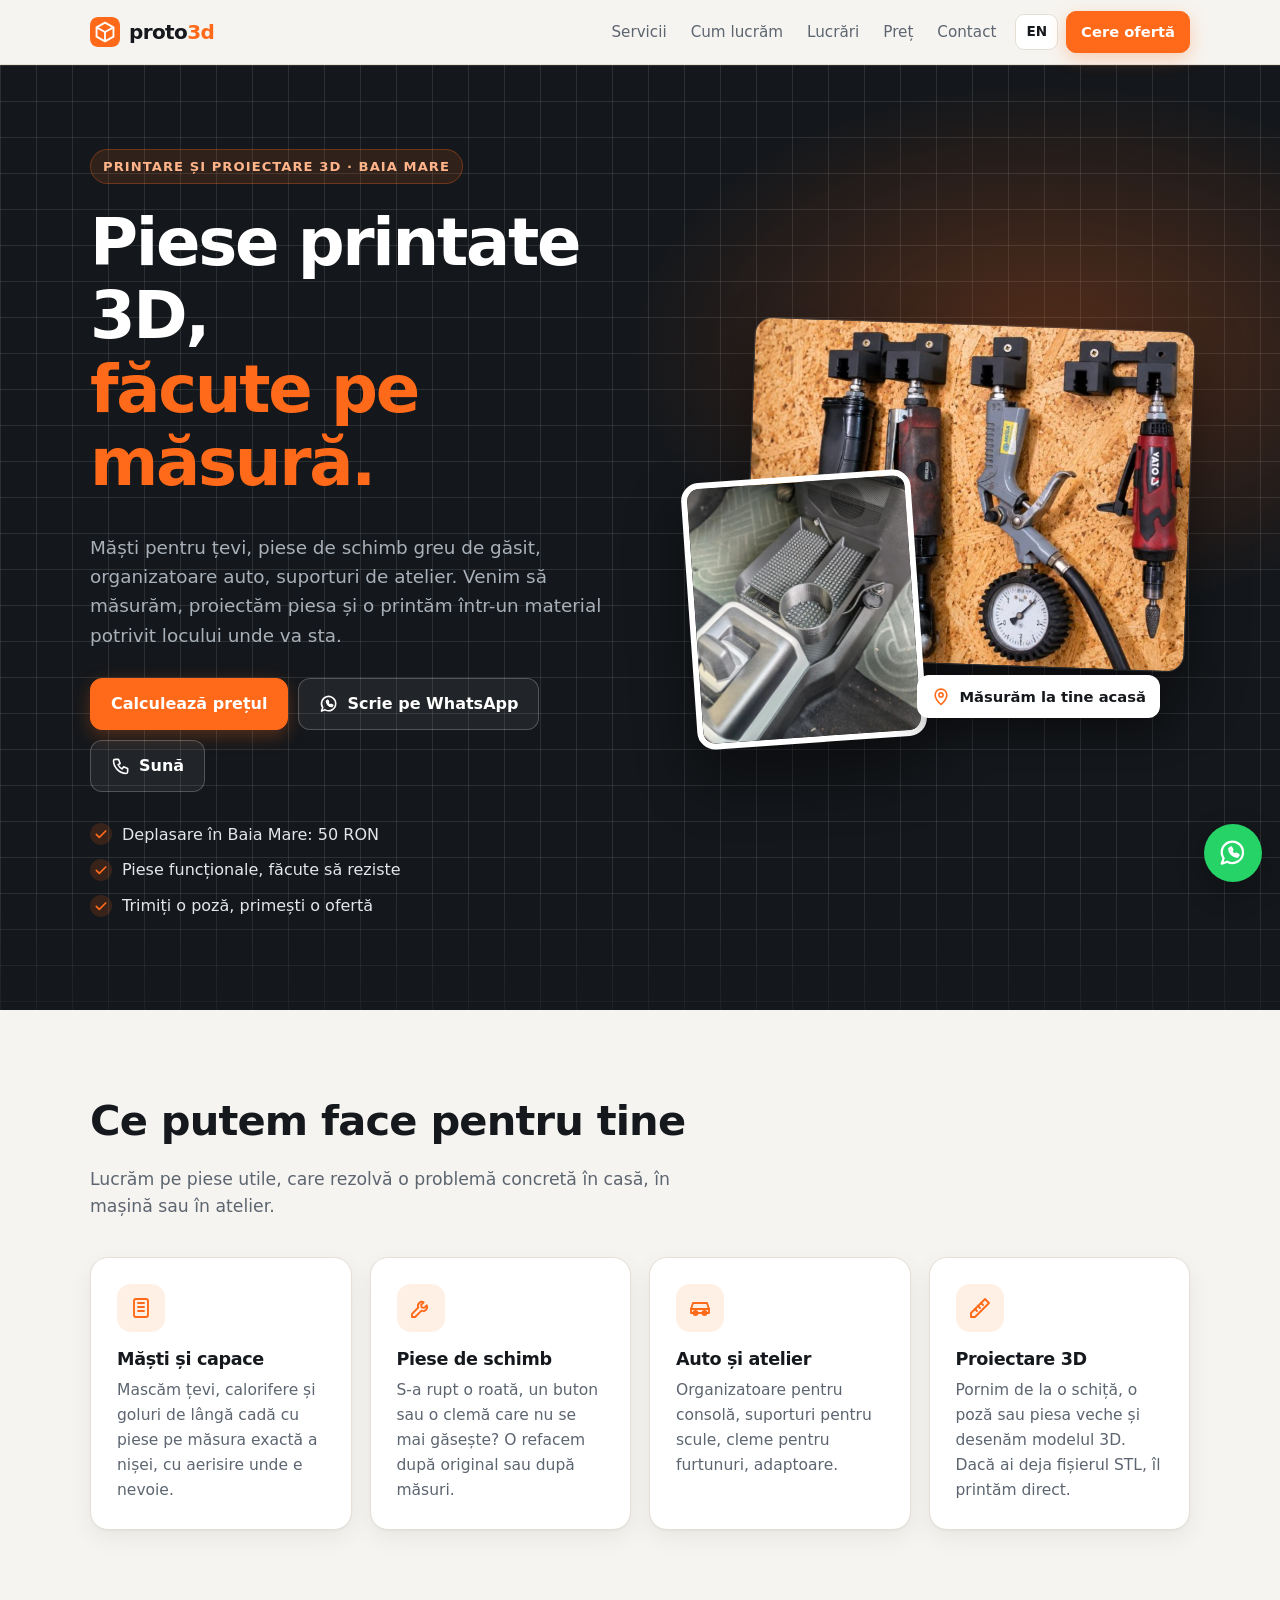
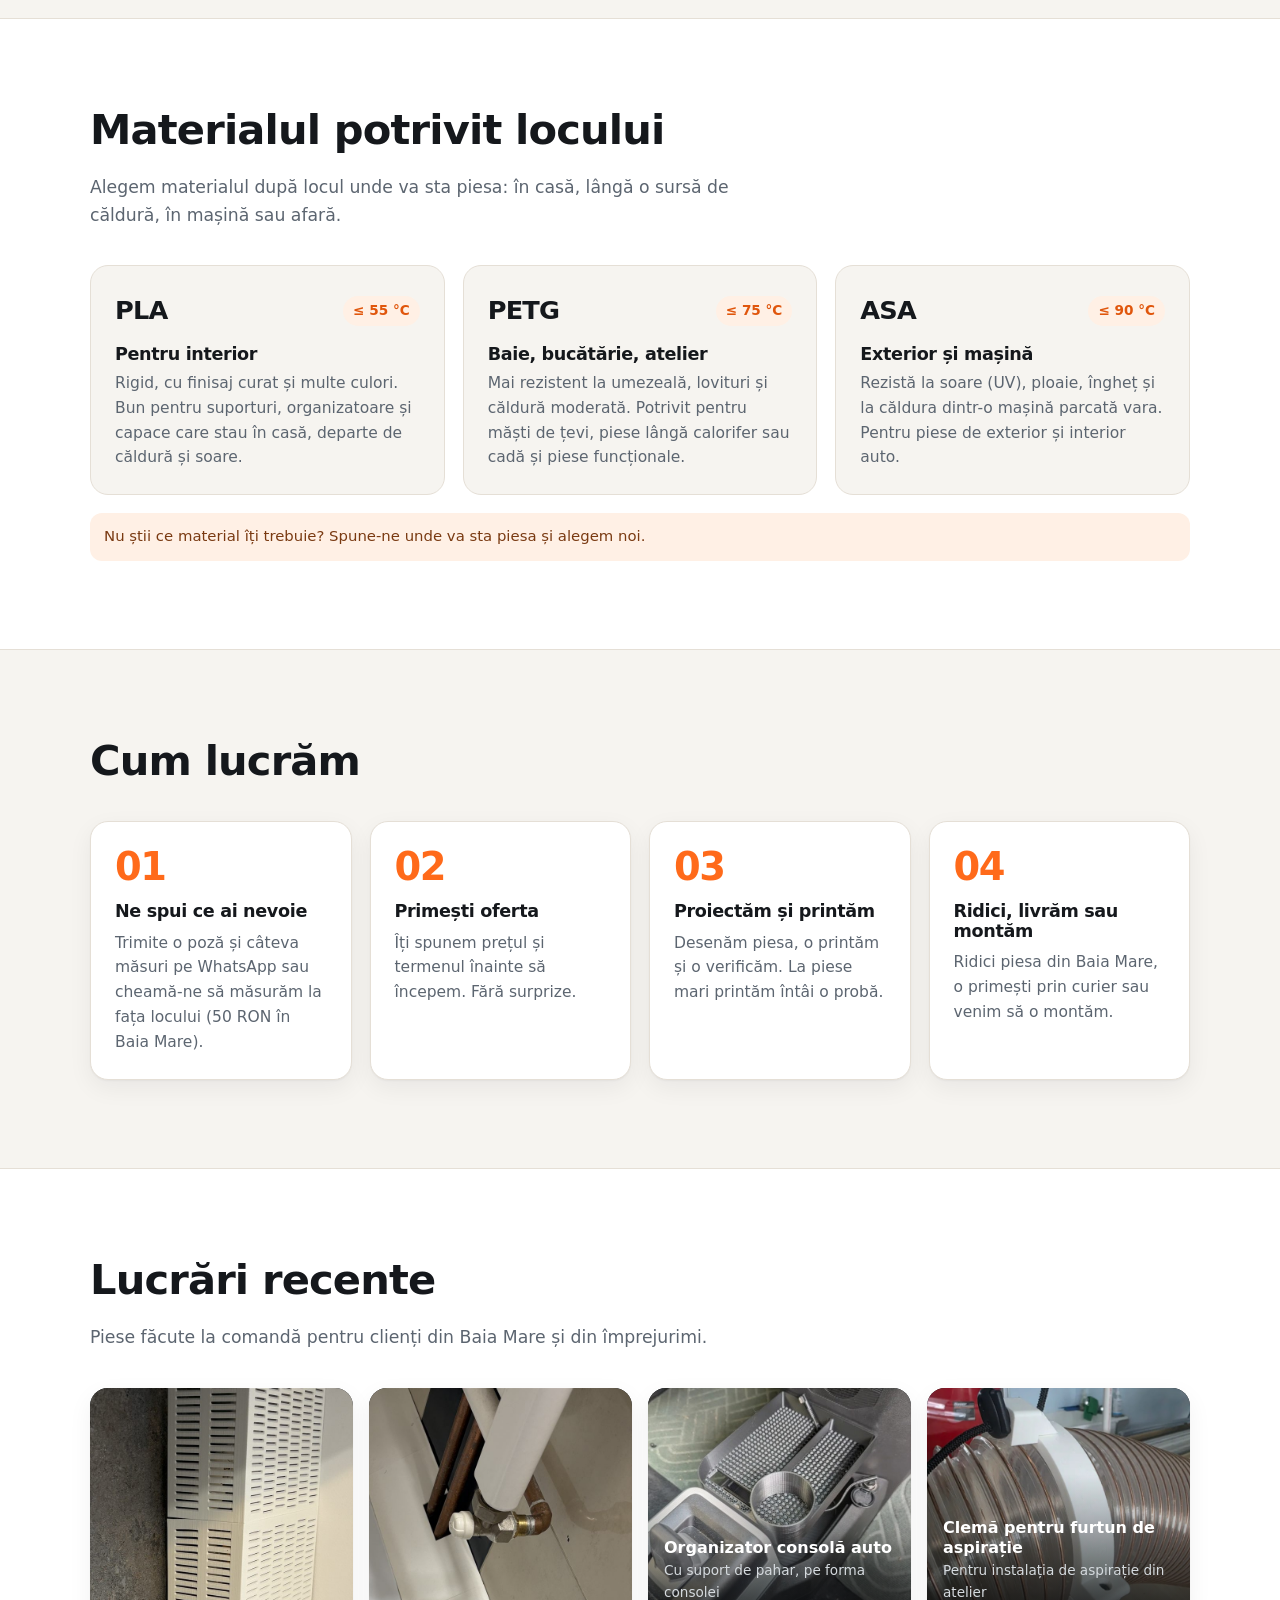
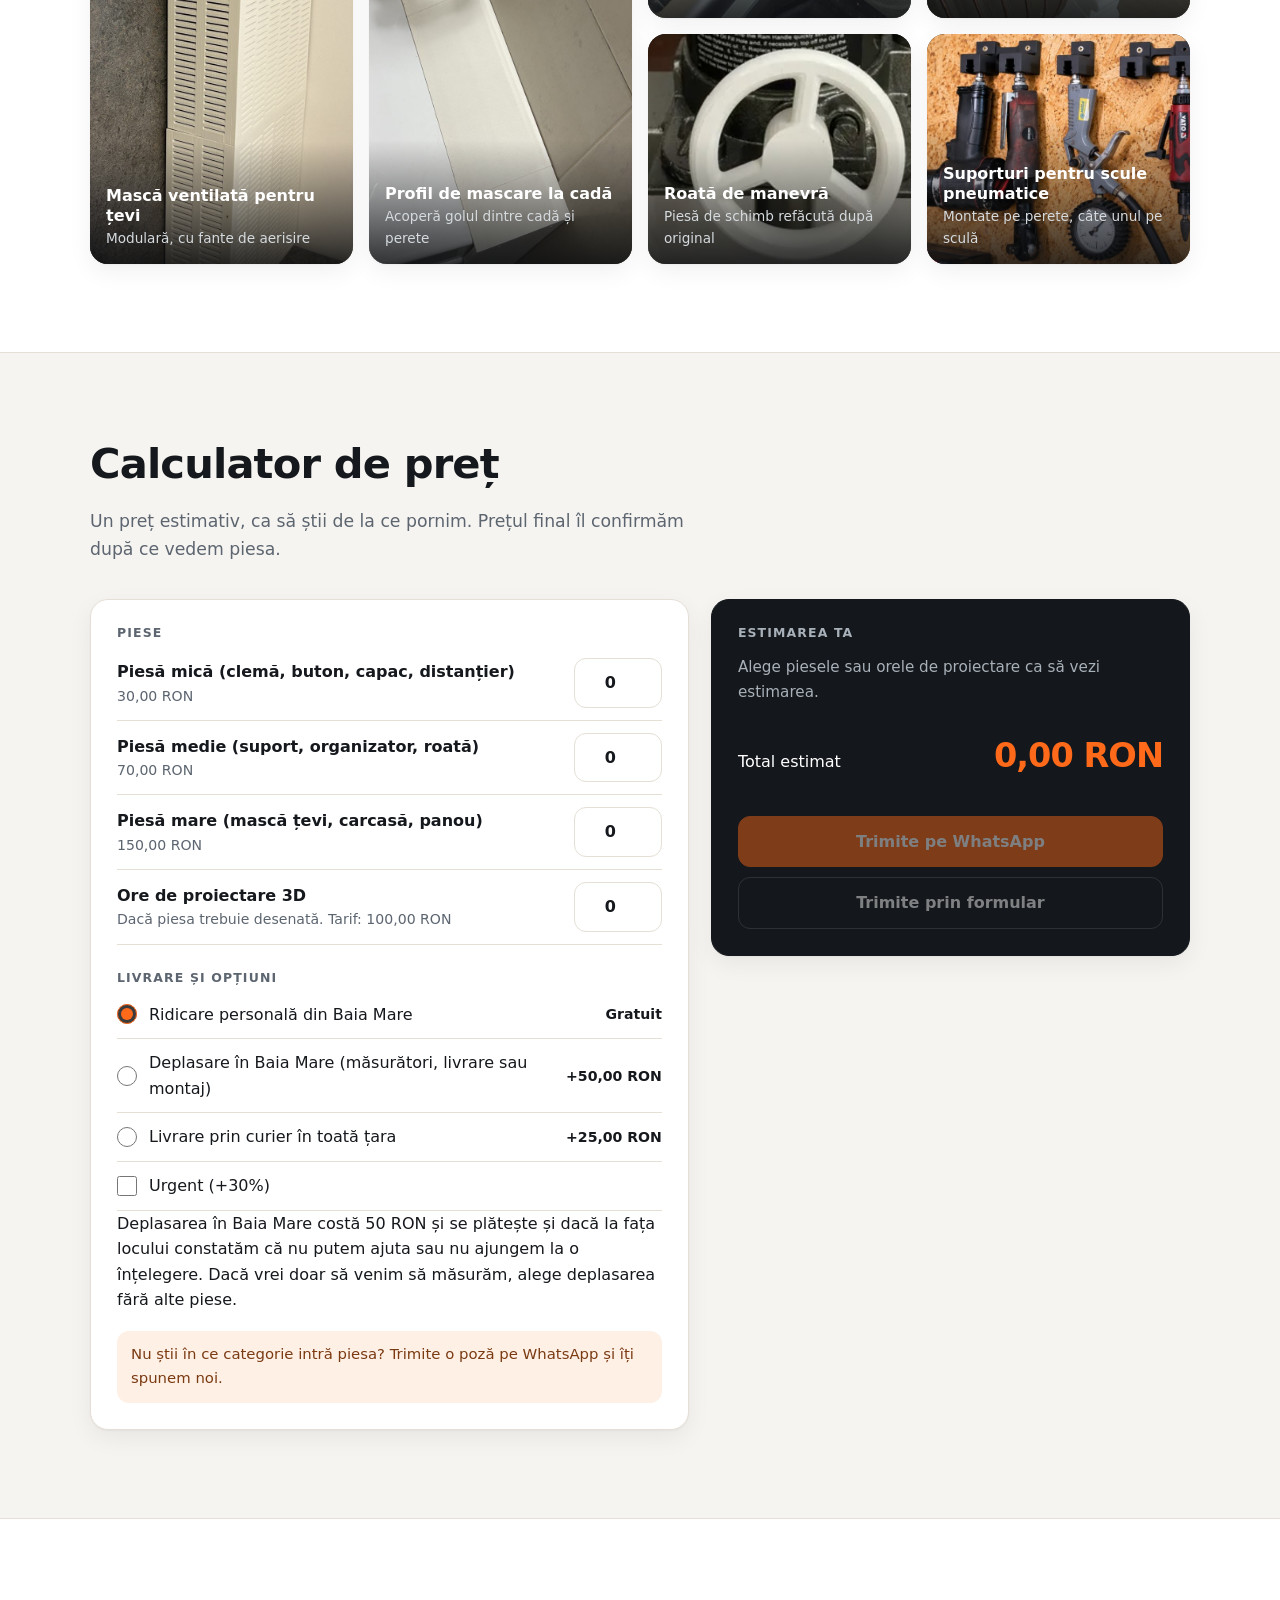
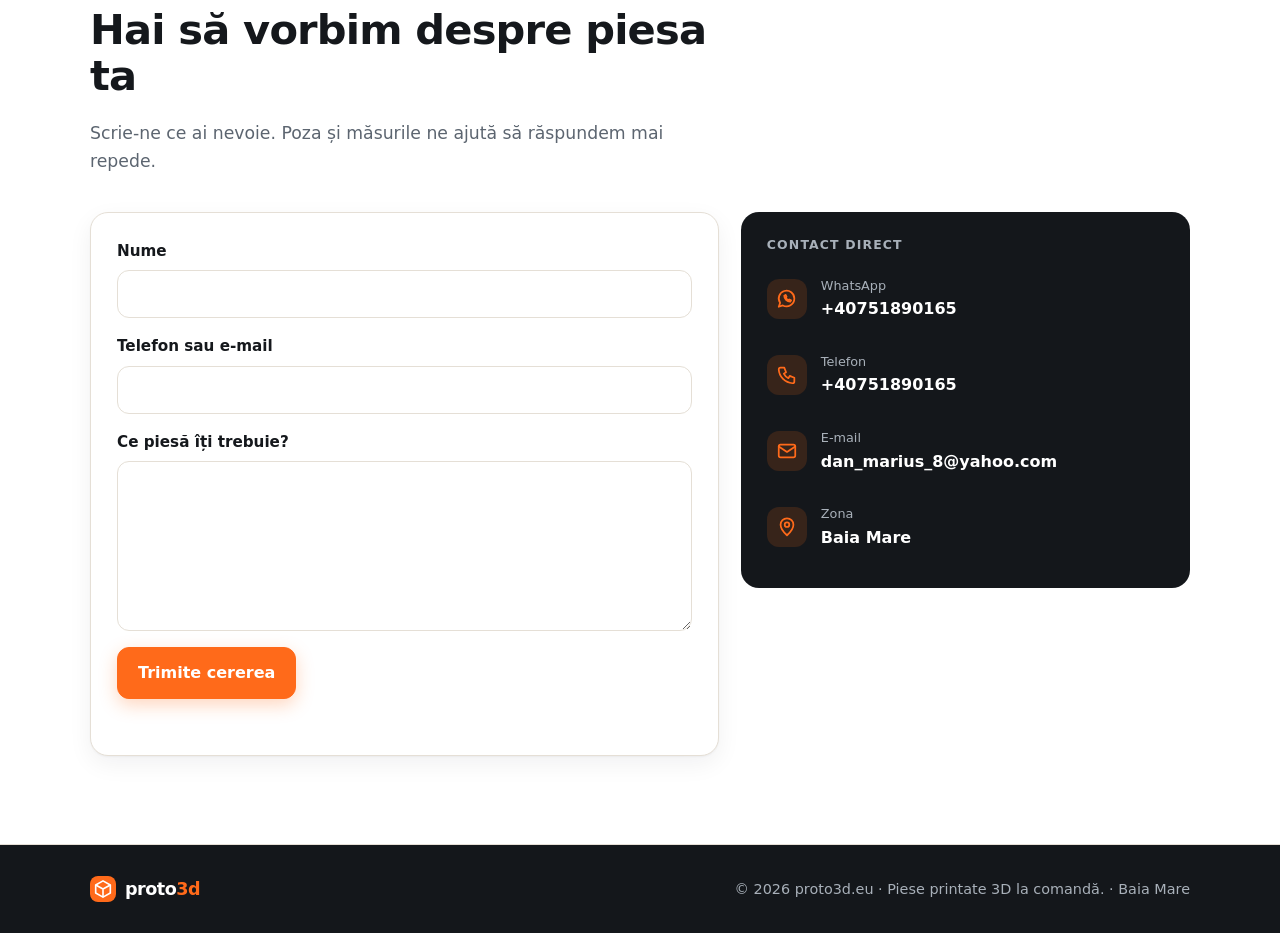
==== commit 32abd8ed: "Add materials section and standalone 50 RON visit fee The Baia Mare visit can now be chosen without " ====
--- a/index.html
+++ b/index.html
@@ -78,11 +78,26 @@
   </div>
 </section>
 
-<section id="how" class="block alt">
+<section id="materials" class="block alt">
+  <div class="wrap">
+    <div class="head">
+      <h2>Materialul potrivit locului</h2>
+      <p class="muted">Alegem materialul după locul unde va sta piesa: în casă, lângă o sursă de căldură, în mașină sau afară.</p>
+    </div>
+    <div class="mats">
+      <article class="mat"><div class="mat-top"><span class="mat-name">PLA</span><span class="mat-temp" title="Rezistă până la aprox. 55 °C">≤ 55 °C</span></div><h3>Pentru interior</h3><p>Rigid, cu finisaj curat și multe culori. Bun pentru suporturi, organizatoare și capace care stau în casă, departe de căldură și soare.</p></article>
+      <article class="mat"><div class="mat-top"><span class="mat-name">PETG</span><span class="mat-temp" title="Rezistă până la aprox. 75 °C">≤ 75 °C</span></div><h3>Baie, bucătărie, atelier</h3><p>Mai rezistent la umezeală, lovituri și căldură moderată. Potrivit pentru măști de țevi, piese lângă calorifer sau cadă și piese funcționale.</p></article>
+      <article class="mat"><div class="mat-top"><span class="mat-name">ASA</span><span class="mat-temp" title="Rezistă până la aprox. 90 °C">≤ 90 °C</span></div><h3>Exterior și mașină</h3><p>Rezistă la soare (UV), ploaie, îngheț și la căldura dintr-o mașină parcată vara. Pentru piese de exterior și interior auto.</p></article>
+    </div>
+    <p class="help">Nu știi ce material îți trebuie? Spune-ne unde va sta piesa și alegem noi.</p>
+  </div>
+</section>
+
+<section id="how" class="block">
   <div class="wrap">
     <div class="head"><h2>Cum lucrăm</h2></div>
     <ol class="steps">
-      <li><h3>Ne spui ce ai nevoie</h3><p>Trimite o poză și câteva măsuri pe WhatsApp sau cheamă-ne să măsurăm la fața locului.</p></li>
+      <li><h3>Ne spui ce ai nevoie</h3><p>Trimite o poză și câteva măsuri pe WhatsApp sau cheamă-ne să măsurăm la fața locului (50 RON în Baia Mare).</p></li>
       <li><h3>Primești oferta</h3><p>Îți spunem prețul și termenul înainte să începem. Fără surprize.</p></li>
       <li><h3>Proiectăm și printăm</h3><p>Desenăm piesa, o printăm și o verificăm. La piese mari printăm întâi o probă.</p></li>
       <li><h3>Ridici, livrăm sau montăm</h3><p>Ridici piesa din Baia Mare, o primești prin curier sau venim să o montăm.</p></li>
@@ -90,7 +105,7 @@
   </div>
 </section>
 
-<section id="gallery" class="block">
+<section id="gallery" class="block alt">
   <div class="wrap">
     <div class="head">
       <h2>Lucrări recente</h2>
@@ -107,7 +122,7 @@
   </div>
 </section>
 
-<section id="calculator" class="block alt">
+<section id="calculator" class="block">
   <div class="wrap">
     <div class="head">
       <h2>Calculator de preț</h2>
@@ -123,6 +138,7 @@
         </div>
         <h3>Livrare și opțiuni</h3>
         <div id="extras"></div>
+        <p class="note">Deplasarea în Baia Mare costă 50 RON și se plătește și dacă la fața locului constatăm că nu putem ajuta sau nu ajungem la o înțelegere. Dacă vrei doar să venim să măsurăm, alege deplasarea fără alte piese.</p>
         <p class="help">Nu știi în ce categorie intră piesa? Trimite o poză pe WhatsApp și îți spunem noi.</p>
       </div>
       <aside class="quote" aria-live="polite">
@@ -137,7 +153,7 @@
   </div>
 </section>
 
-<section id="contact" class="block">
+<section id="contact" class="block alt">
   <div class="wrap">
     <div class="head">
       <h2>Hai să vorbim despre piesa ta</h2>
--- a/style.css
+++ b/style.css
@@ -80,9 +80,20 @@
 .card p{margin:0;color:var(--muted);font-size:.97rem}
 
 .steps{list-style:none;padding:0;margin:0;display:grid;grid-template-columns:repeat(4,1fr);gap:18px;counter-reset:step}
-.steps li{position:relative;counter-increment:step;padding:26px 24px 24px;border-radius:var(--radius);background:var(--bg);border:1px solid var(--line)}
+.steps li{position:relative;counter-increment:step;padding:26px 24px 24px;border-radius:var(--radius);background:var(--card);box-shadow:var(--shadow);border:1px solid var(--line)}
 .steps li::before{content:counter(step,decimal-leading-zero);display:block;font-size:2.4rem;font-weight:800;letter-spacing:-.04em;color:var(--accent);line-height:1;margin-bottom:16px}
 .steps p{margin:0;color:var(--muted);font-size:.97rem}
+
+/* materials */
+.mats{display:grid;grid-template-columns:repeat(3,1fr);gap:18px;margin-bottom:18px}
+.mat{background:var(--bg);border:1px solid var(--line);border-radius:var(--radius);padding:24px}
+.mat-top{display:flex;justify-content:space-between;align-items:center;margin-bottom:14px}
+.mat-name{font-size:1.6rem;font-weight:800;letter-spacing:-.03em}
+.mat-temp{font-size:.85rem;font-weight:700;color:var(--accent-dark);background:var(--soft);padding:4px 10px;border-radius:999px}
+.mat h3{margin-bottom:.35em}
+.mat p{margin:0;color:var(--muted);font-size:.97rem}
+.mats + .note{margin:14px 0 0;font-size:.88rem;color:var(--muted)}
+.help{margin:0}
 
 /* gallery */
 .grid{display:grid;grid-template-columns:repeat(4,1fr);grid-auto-rows:230px;grid-auto-flow:dense;gap:16px}
@@ -154,6 +165,7 @@
   .hero-grid{grid-template-columns:1fr;gap:40px;padding-top:56px;padding-bottom:64px}
   .hero-art{min-height:0;height:min(80vw,420px);max-width:560px}
   .cards,.steps{grid-template-columns:repeat(2,1fr)}
+  .mats{grid-template-columns:1fr}
   .grid{grid-template-columns:repeat(2,1fr);grid-auto-rows:200px}
   .calc,.contact{grid-template-columns:1fr}
   .quote{position:static}
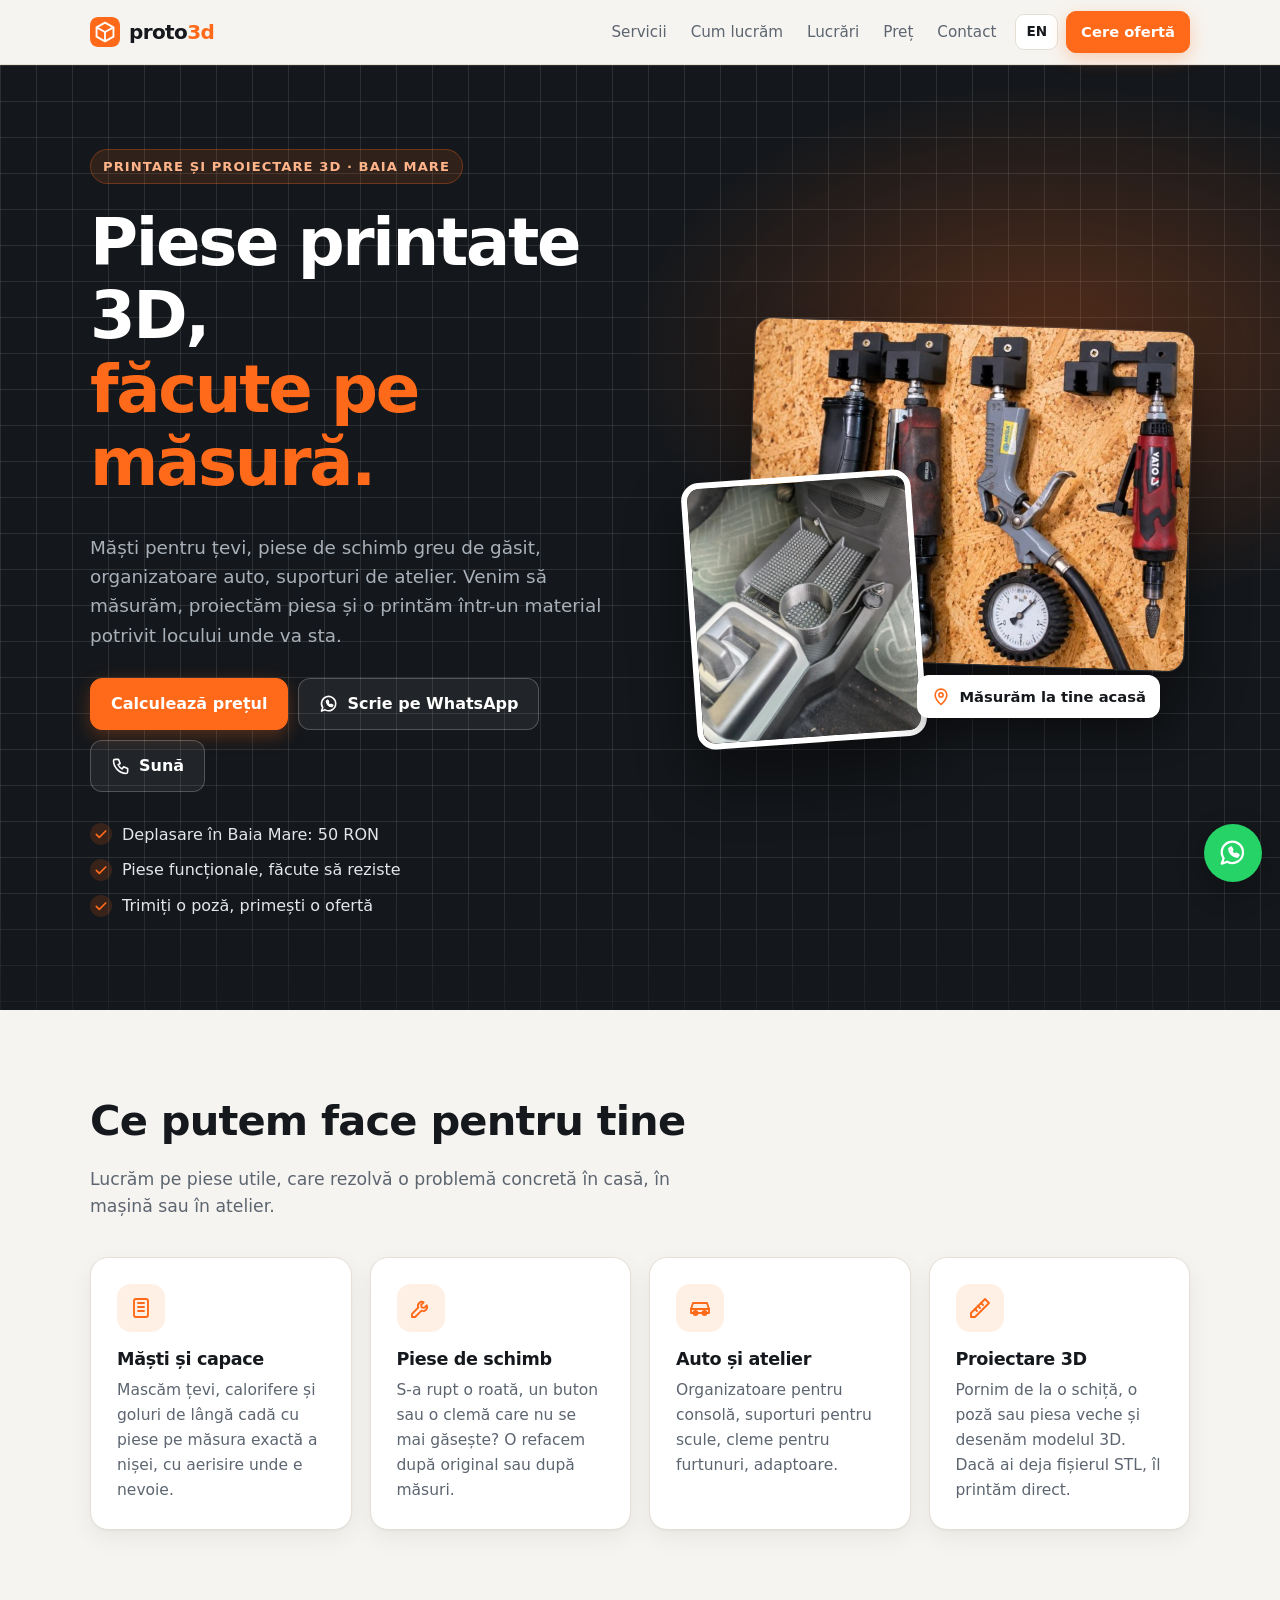
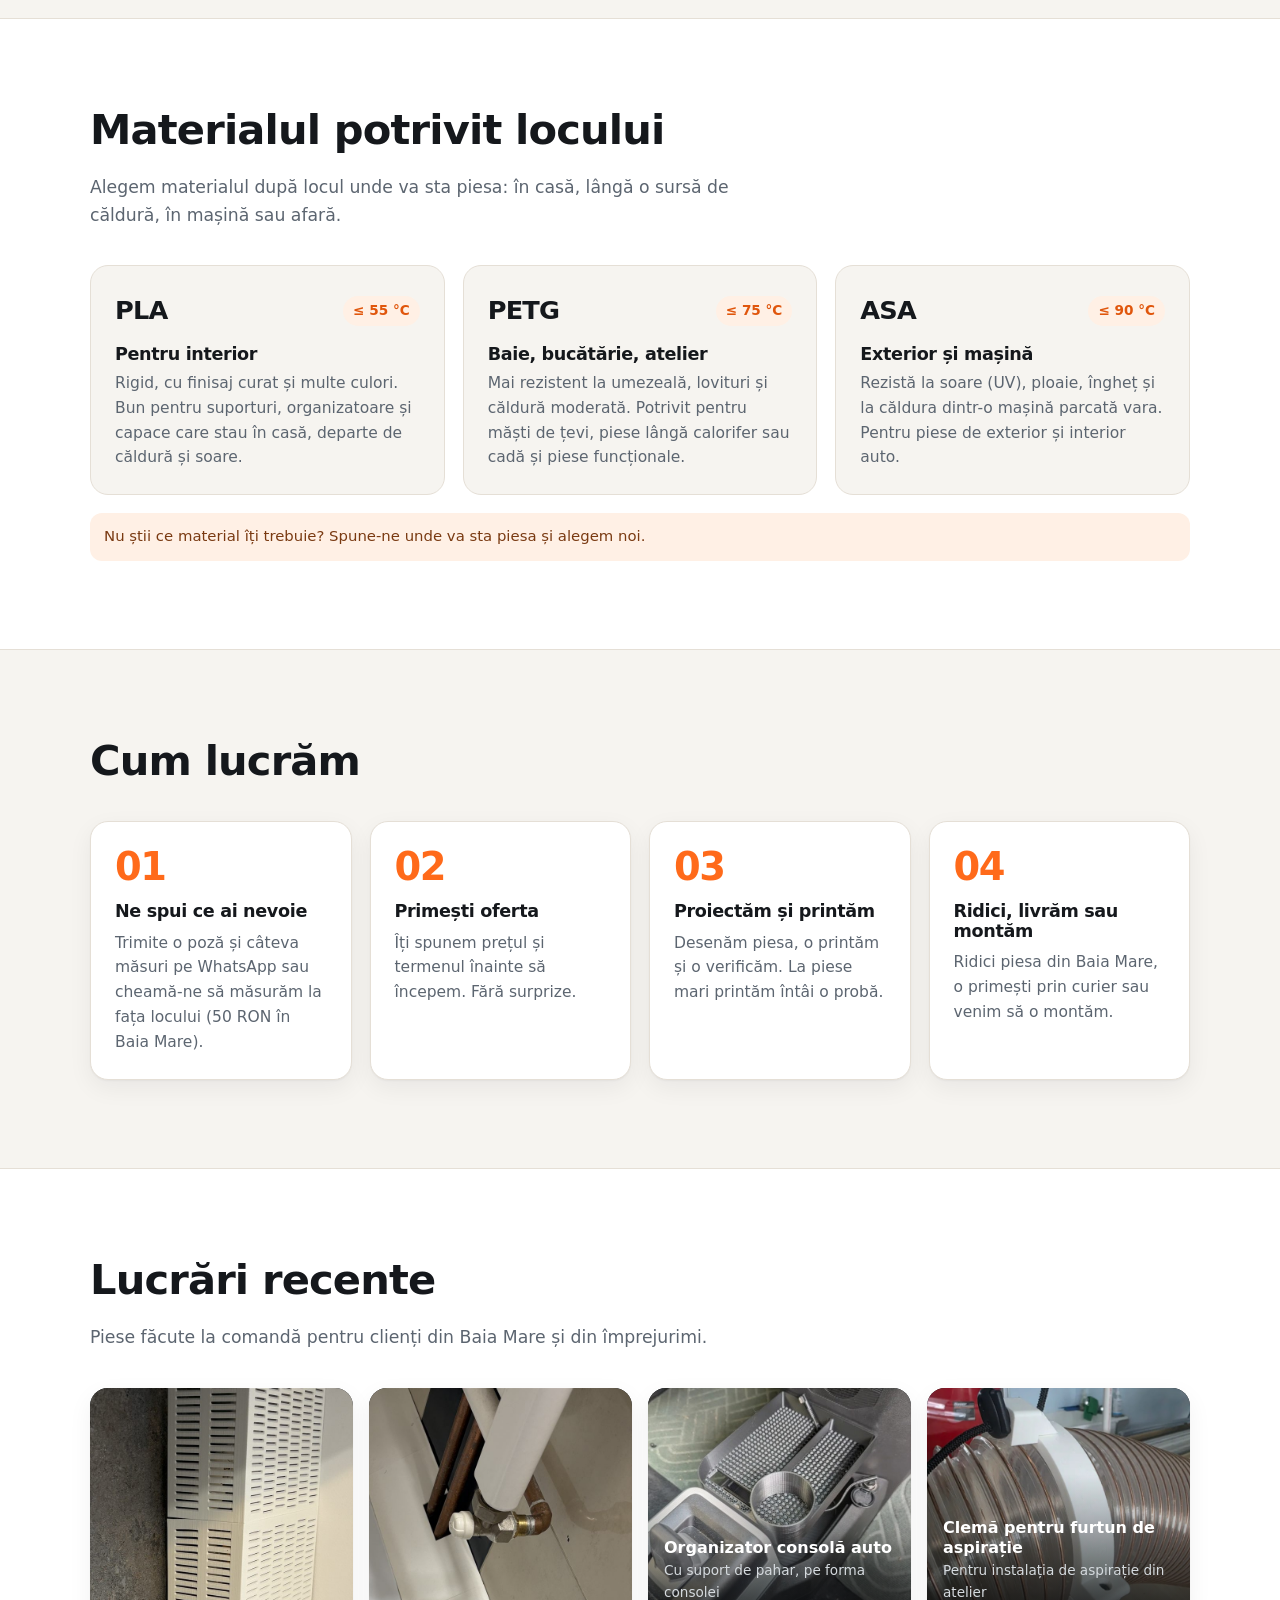
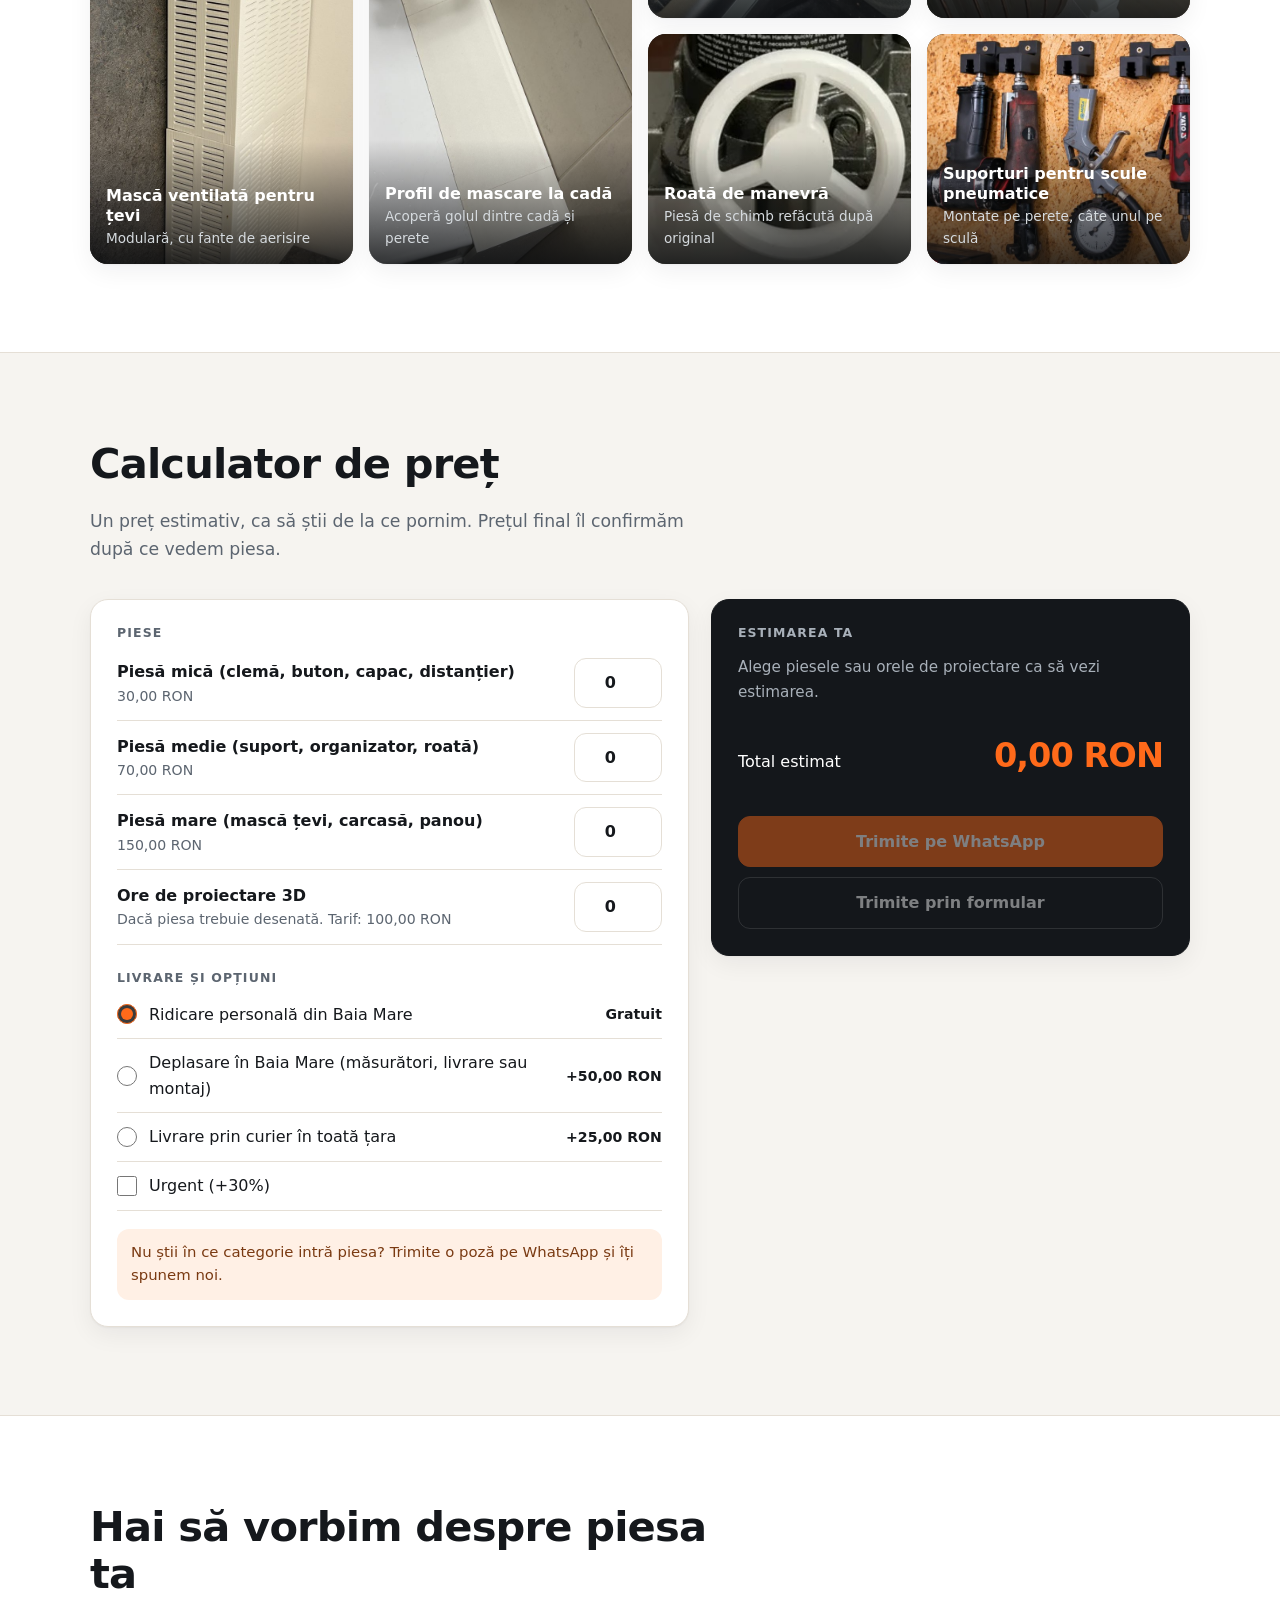
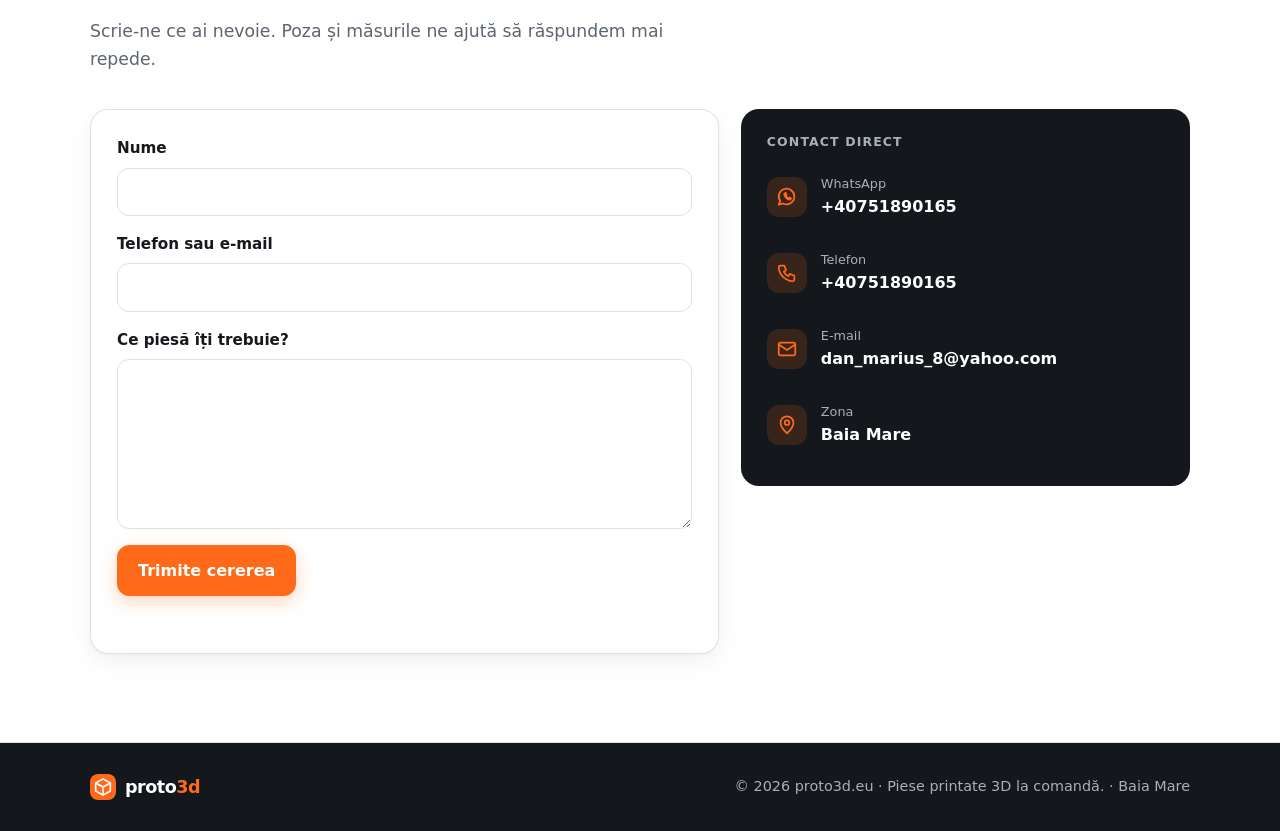
==== commit 34d8deb7: "Show the visit fee note only when the visit is selected Co-Authored-By: Claude Opus 5.5 <noreply@ant" ====
--- a/index.html
+++ b/index.html
@@ -138,7 +138,7 @@
         </div>
         <h3>Livrare și opțiuni</h3>
         <div id="extras"></div>
-        <p class="note">Deplasarea în Baia Mare costă 50 RON și se plătește și dacă la fața locului constatăm că nu putem ajuta sau nu ajungem la o înțelegere. Dacă vrei doar să venim să măsurăm, alege deplasarea fără alte piese.</p>
+        <p class="note" id="visit-note" hidden>Deplasarea în Baia Mare costă 50 RON și se plătește și dacă la fața locului constatăm că nu putem ajuta sau nu ajungem la o înțelegere. Dacă vrei doar să venim să măsurăm, alege deplasarea fără alte piese.</p>
         <p class="help">Nu știi în ce categorie intră piesa? Trimite o poză pe WhatsApp și îți spunem noi.</p>
       </div>
       <aside class="quote" aria-live="polite">
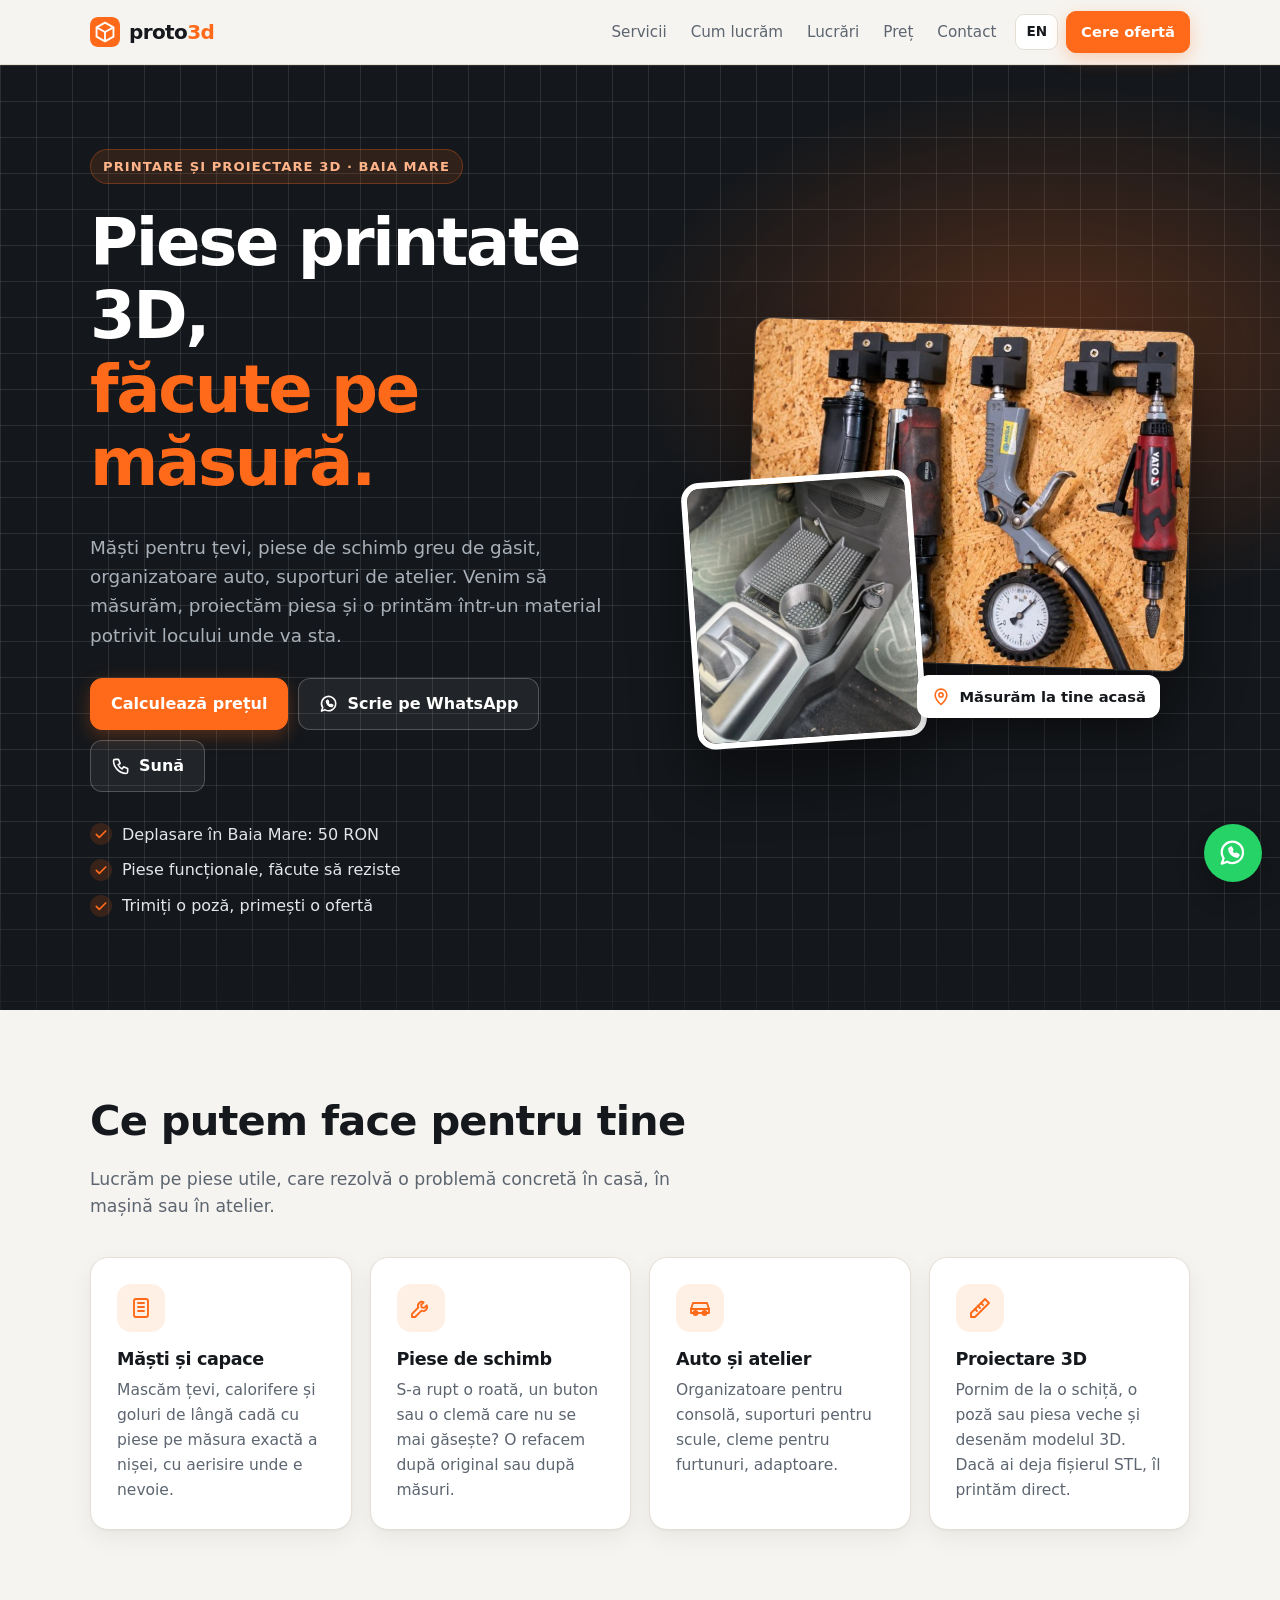
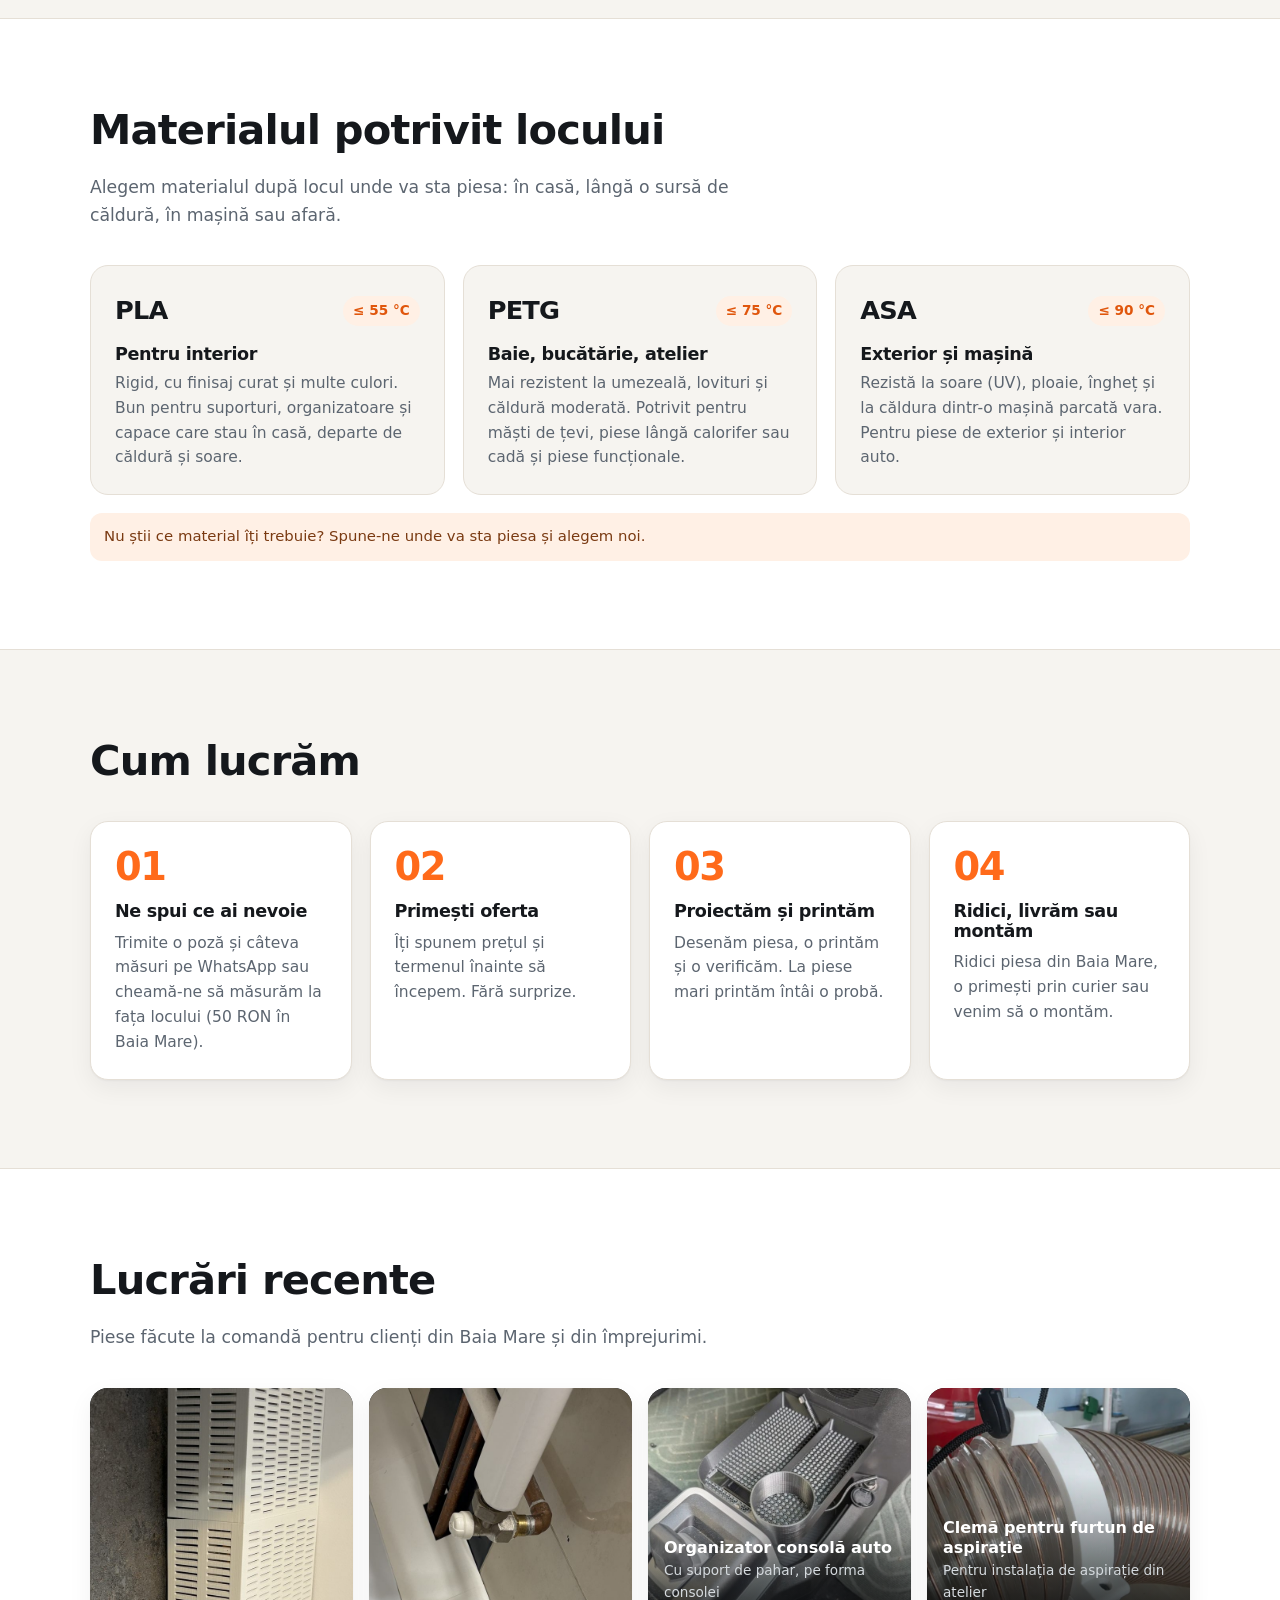
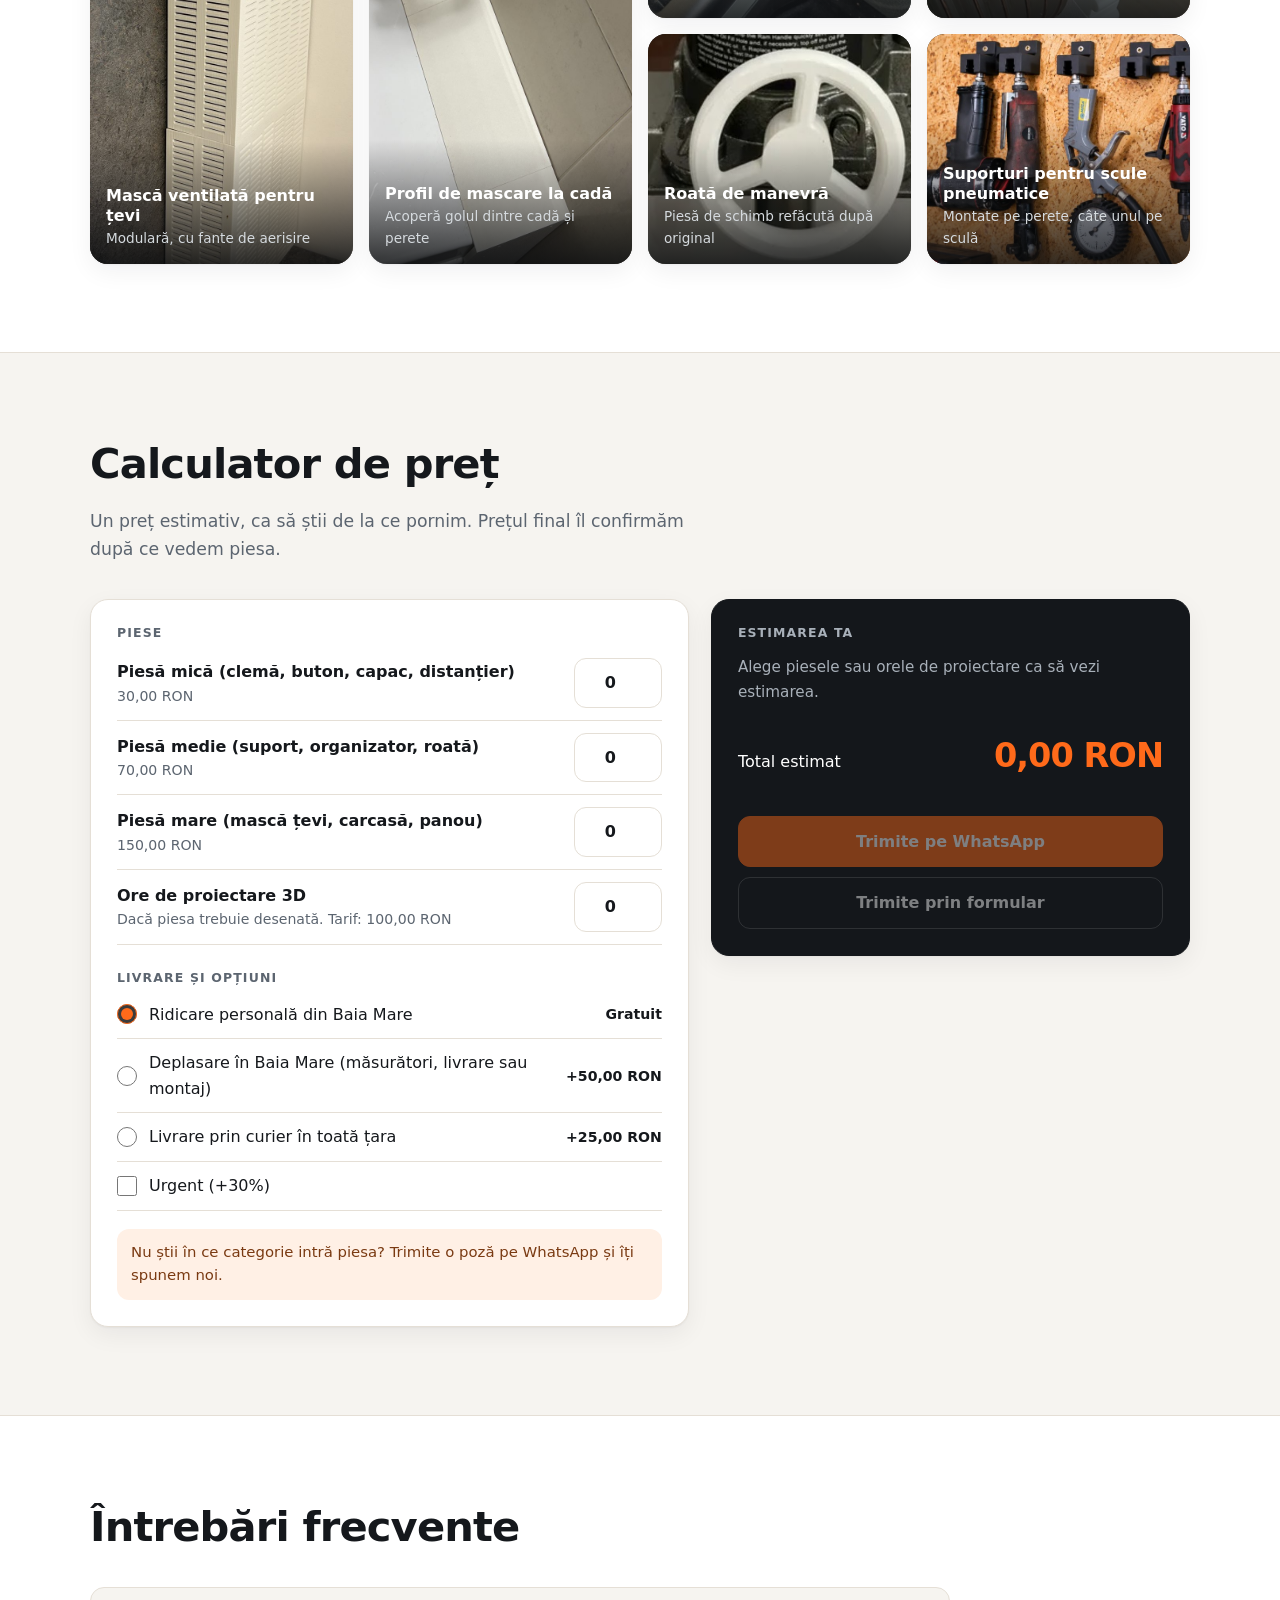
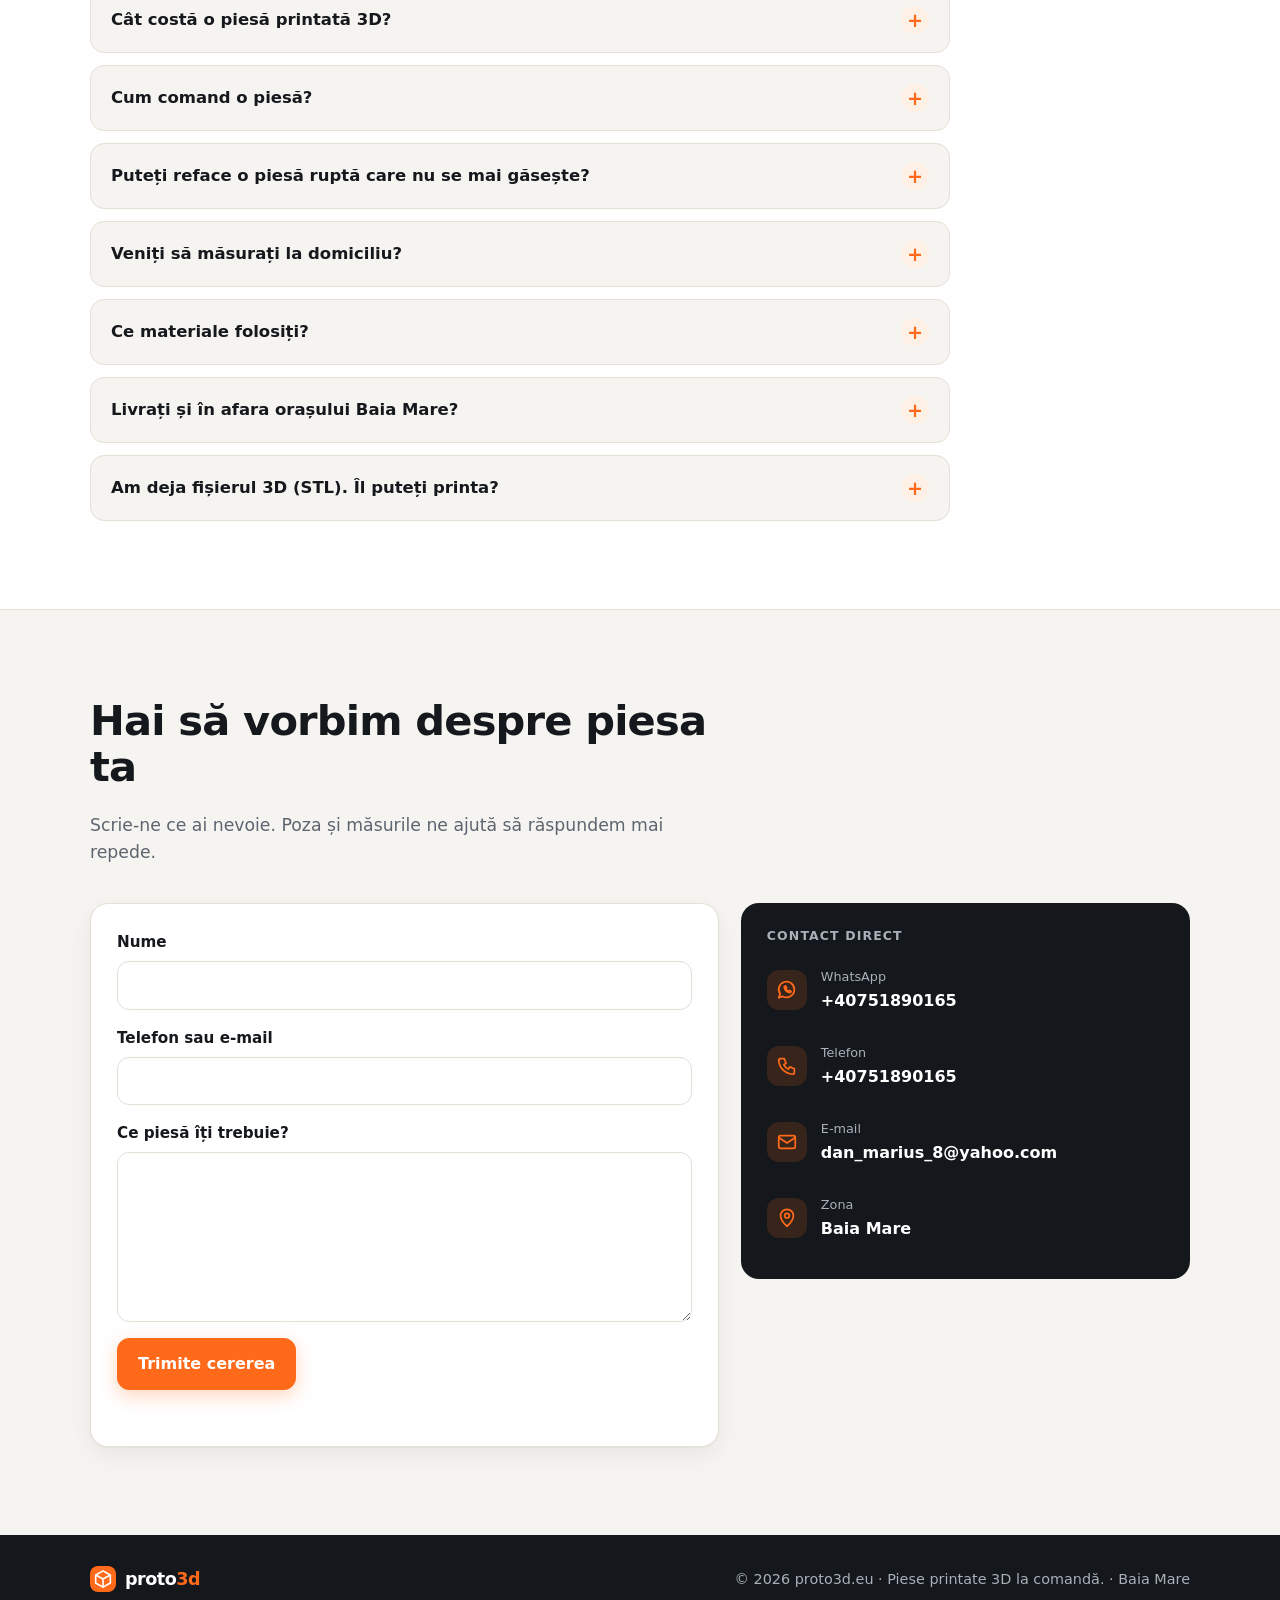
==== commit be3590e6: "Improve SEO: keyword titles, FAQ section, richer structured data Titles and descriptions lead with '" ====
--- a/index.html
+++ b/index.html
@@ -3,21 +3,25 @@
 <head>
 <meta charset="utf-8">
 <meta name="viewport" content="width=device-width, initial-scale=1">
-<title>proto3d Baia Mare | Piese printate 3D la comandă</title>
-<meta name="description" content="Piese printate 3D făcute pe măsură în Baia Mare: măști pentru țevi, piese de schimb, organizatoare auto, suporturi de atelier. Măsurători la domiciliu, preț estimativ pe loc.">
+<title>Printare 3D Baia Mare – piese la comandă și piese de schimb | proto3d</title>
+<meta name="description" content="Printare și imprimare 3D în Baia Mare: piese de schimb, măști pentru țevi, organizatoare auto, suporturi de atelier. Măsurăm la domiciliu. Calculează prețul online.">
 <link rel="canonical" href="https://proto3d.eu/">
 <link rel="alternate" hreflang="ro" href="https://proto3d.eu/">
 <link rel="alternate" hreflang="en" href="https://proto3d.eu/en/">
 <link rel="alternate" hreflang="x-default" href="https://proto3d.eu/">
-<meta property="og:title" content="proto3d Baia Mare | Piese printate 3D la comandă">
-<meta property="og:description" content="Piese printate 3D făcute pe măsură în Baia Mare: măști pentru țevi, piese de schimb, organizatoare auto, suporturi de atelier. Măsurători la domiciliu, preț estimativ pe loc.">
+<meta property="og:title" content="Printare 3D Baia Mare – piese la comandă și piese de schimb | proto3d">
+<meta property="og:description" content="Printare și imprimare 3D în Baia Mare: piese de schimb, măști pentru țevi, organizatoare auto, suporturi de atelier. Măsurăm la domiciliu. Calculează prețul online.">
 <meta property="og:type" content="website">
 <meta property="og:url" content="https://proto3d.eu/">
 <meta property="og:image" content="https://proto3d.eu/assets/gallery-6.jpg">
+<meta property="og:image:alt" content="Suporturi pentru scule pneumatice">
+<meta property="og:site_name" content="proto3d">
+<meta property="og:locale" content="ro_RO">
+<meta name="twitter:card" content="summary_large_image">
 <meta name="theme-color" content="#14171b">
 <link rel="icon" href="/assets/favicon.svg" type="image/svg+xml">
 <link rel="stylesheet" href="/style.css">
-<script type="application/ld+json">{"@context":"https://schema.org","@type":"LocalBusiness","name":"proto3d","url":"https://proto3d.eu/","description":"Piese printate 3D făcute pe măsură în Baia Mare: măști pentru țevi, piese de schimb, organizatoare auto, suporturi de atelier. Măsurători la domiciliu, preț estimativ pe loc.","telephone":"+40751890165","email":"dan_marius_8@yahoo.com","image":"https://proto3d.eu/assets/gallery-1.jpg","address":{"@type":"PostalAddress","addressLocality":"Baia Mare","addressRegion":"Maramureș","addressCountry":"RO"},"areaServed":"Baia Mare"}</script>
+<script type="application/ld+json">[{"@context":"https://schema.org","@type":"LocalBusiness","@id":"https://proto3d.eu/#business","name":"proto3d","url":"https://proto3d.eu/","description":"Printare și imprimare 3D în Baia Mare: piese de schimb, măști pentru țevi, organizatoare auto, suporturi de atelier. Măsurăm la domiciliu. Calculează prețul online.","inLanguage":"ro","telephone":"+40751890165","email":"dan_marius_8@yahoo.com","logo":"https://proto3d.eu/assets/favicon.svg","image":["https://proto3d.eu/assets/gallery-1.jpg","https://proto3d.eu/assets/gallery-2.jpg","https://proto3d.eu/assets/gallery-3.jpg","https://proto3d.eu/assets/gallery-4.jpg","https://proto3d.eu/assets/gallery-5.jpg","https://proto3d.eu/assets/gallery-6.jpg"],"address":{"@type":"PostalAddress","addressLocality":"Baia Mare","addressRegion":"Maramureș","addressCountry":"RO"},"areaServed":[{"@type":"City","name":"Baia Mare"},{"@type":"AdministrativeArea","name":"Maramureș"}],"priceRange":"30 RON+","knowsAbout":["3D printing","3D modelling","PLA","PETG","ASA"]},{"@context":"https://schema.org","@type":"FAQPage","inLanguage":"ro","mainEntity":[{"@type":"Question","name":"Cât costă o piesă printată 3D?","acceptedAnswer":{"@type":"Answer","text":"Depinde de mărime și de cât de mult trebuie proiectată. Orientativ: piesele mici pornesc de la 30 RON, cele medii de la 70 RON, iar cele mari de la 150 RON. Proiectarea 3D costă 100 RON pe oră. Calculatorul de pe pagină îți dă o estimare pe loc."}},{"@type":"Question","name":"Cum comand o piesă?","acceptedAnswer":{"@type":"Answer","text":"Trimite o poză cu piesa sau cu locul unde trebuie montată, plus câteva măsuri, pe WhatsApp sau prin formular. Îți spunem prețul și termenul înainte să începem."}},{"@type":"Question","name":"Puteți reface o piesă ruptă care nu se mai găsește?","acceptedAnswer":{"@type":"Answer","text":"Da. O refacem după piesa originală, chiar dacă e ruptă, sau după măsuri. Uneori o facem chiar mai rezistentă decât originalul."}},{"@type":"Question","name":"Veniți să măsurați la domiciliu?","acceptedAnswer":{"@type":"Answer","text":"Da, în Baia Mare. Deplasarea costă 50 RON (măsurători, livrare sau montaj) și se plătește și dacă la fața locului constatăm că nu putem ajuta sau nu ajungem la o înțelegere."}},{"@type":"Question","name":"Ce materiale folosiți?","acceptedAnswer":{"@type":"Answer","text":"PLA pentru piese de interior, PETG pentru locuri cu umezeală sau căldură moderată (baie, bucătărie, lângă calorifer) și ASA pentru exterior și mașină, unde piesa stă la soare și la temperaturi mari."}},{"@type":"Question","name":"Livrați și în afara orașului Baia Mare?","acceptedAnswer":{"@type":"Answer","text":"Da, prin curier în toată țara (25 RON). Piesele simple le putem face și doar după poze și măsuri, fără deplasare."}},{"@type":"Question","name":"Am deja fișierul 3D (STL). Îl puteți printa?","acceptedAnswer":{"@type":"Answer","text":"Da. Trimite-ne fișierul pe e-mail sau WhatsApp și îți spunem prețul pentru printare, fără costuri de proiectare."}}]}]</script>
 </head>
 <body>
 <header class="top">
@@ -56,8 +60,8 @@
       </ul>
     </div>
     <div class="hero-art" aria-hidden="true">
-      <img class="art-main" src="/assets/gallery-6.jpg" alt="">
-      <img class="art-side" src="/assets/gallery-3.jpg" alt="">
+      <img class="art-main" src="/assets/gallery-6.jpg" alt="" width="679" height="526" fetchpriority="high">
+      <img class="art-side" src="/assets/gallery-3.jpg" alt="" width="449" height="521">
       <span class="art-badge"><svg class="ico" viewBox="0 0 24 24" aria-hidden="true"><path d="M12 21s-7-6.2-7-11.5a7 7 0 0 1 14 0C19 14.8 12 21 12 21z"/><circle cx="12" cy="9.5" r="2.5"/></svg>Măsurăm la tine acasă</span>
     </div>
   </div>
@@ -112,12 +116,12 @@
       <p class="muted">Piese făcute la comandă pentru clienți din Baia Mare și din împrejurimi.</p>
     </div>
     <div class="grid">
-      <figure class="tall"><img src="/assets/gallery-1.jpg" alt="Mască ventilată pentru țevi" loading="lazy"><figcaption><strong>Mască ventilată pentru țevi</strong><span>Modulară, cu fante de aerisire</span></figcaption></figure>
-      <figure class="tall"><img src="/assets/gallery-2.jpg" alt="Profil de mascare la cadă" loading="lazy"><figcaption><strong>Profil de mascare la cadă</strong><span>Acoperă golul dintre cadă și perete</span></figcaption></figure>
-      <figure><img src="/assets/gallery-3.jpg" alt="Organizator consolă auto" loading="lazy"><figcaption><strong>Organizator consolă auto</strong><span>Cu suport de pahar, pe forma consolei</span></figcaption></figure>
-      <figure><img src="/assets/gallery-4.jpg" alt="Clemă pentru furtun de aspirație" loading="lazy"><figcaption><strong>Clemă pentru furtun de aspirație</strong><span>Pentru instalația de aspirație din atelier</span></figcaption></figure>
-      <figure><img src="/assets/gallery-5.jpg" alt="Roată de manevră" loading="lazy"><figcaption><strong>Roată de manevră</strong><span>Piesă de schimb refăcută după original</span></figcaption></figure>
-      <figure><img src="/assets/gallery-6.jpg" alt="Suporturi pentru scule pneumatice" loading="lazy"><figcaption><strong>Suporturi pentru scule pneumatice</strong><span>Montate pe perete, câte unul pe sculă</span></figcaption></figure>
+      <figure class="tall"><img src="/assets/gallery-1.jpg" alt="Mască ventilată pentru țevi: modulară, cu fante de aerisire" width="900" height="1200" loading="lazy" decoding="async"><figcaption><strong>Mască ventilată pentru țevi</strong><span>Modulară, cu fante de aerisire</span></figcaption></figure>
+      <figure class="tall"><img src="/assets/gallery-2.jpg" alt="Profil de mascare la cadă: acoperă golul dintre cadă și perete" width="900" height="1200" loading="lazy" decoding="async"><figcaption><strong>Profil de mascare la cadă</strong><span>Acoperă golul dintre cadă și perete</span></figcaption></figure>
+      <figure><img src="/assets/gallery-3.jpg" alt="Organizator consolă auto: cu suport de pahar, pe forma consolei" width="449" height="521" loading="lazy" decoding="async"><figcaption><strong>Organizator consolă auto</strong><span>Cu suport de pahar, pe forma consolei</span></figcaption></figure>
+      <figure><img src="/assets/gallery-4.jpg" alt="Clemă pentru furtun de aspirație: pentru instalația de aspirație din atelier" width="682" height="585" loading="lazy" decoding="async"><figcaption><strong>Clemă pentru furtun de aspirație</strong><span>Pentru instalația de aspirație din atelier</span></figcaption></figure>
+      <figure><img src="/assets/gallery-5.jpg" alt="Roată de manevră: piesă de schimb refăcută după original" width="410" height="380" loading="lazy" decoding="async"><figcaption><strong>Roată de manevră</strong><span>Piesă de schimb refăcută după original</span></figcaption></figure>
+      <figure><img src="/assets/gallery-6.jpg" alt="Suporturi pentru scule pneumatice: montate pe perete, câte unul pe sculă" width="679" height="526" loading="lazy" decoding="async"><figcaption><strong>Suporturi pentru scule pneumatice</strong><span>Montate pe perete, câte unul pe sculă</span></figcaption></figure>
     </div>
   </div>
 </section>
@@ -153,7 +157,22 @@
   </div>
 </section>
 
-<section id="contact" class="block alt">
+<section id="faq" class="block alt">
+  <div class="wrap">
+    <div class="head"><h2>Întrebări frecvente</h2></div>
+    <div class="faq">
+      <details><summary>Cât costă o piesă printată 3D?</summary><p>Depinde de mărime și de cât de mult trebuie proiectată. Orientativ: piesele mici pornesc de la 30 RON, cele medii de la 70 RON, iar cele mari de la 150 RON. Proiectarea 3D costă 100 RON pe oră. Calculatorul de pe pagină îți dă o estimare pe loc.</p></details>
+      <details><summary>Cum comand o piesă?</summary><p>Trimite o poză cu piesa sau cu locul unde trebuie montată, plus câteva măsuri, pe WhatsApp sau prin formular. Îți spunem prețul și termenul înainte să începem.</p></details>
+      <details><summary>Puteți reface o piesă ruptă care nu se mai găsește?</summary><p>Da. O refacem după piesa originală, chiar dacă e ruptă, sau după măsuri. Uneori o facem chiar mai rezistentă decât originalul.</p></details>
+      <details><summary>Veniți să măsurați la domiciliu?</summary><p>Da, în Baia Mare. Deplasarea costă 50 RON (măsurători, livrare sau montaj) și se plătește și dacă la fața locului constatăm că nu putem ajuta sau nu ajungem la o înțelegere.</p></details>
+      <details><summary>Ce materiale folosiți?</summary><p>PLA pentru piese de interior, PETG pentru locuri cu umezeală sau căldură moderată (baie, bucătărie, lângă calorifer) și ASA pentru exterior și mașină, unde piesa stă la soare și la temperaturi mari.</p></details>
+      <details><summary>Livrați și în afara orașului Baia Mare?</summary><p>Da, prin curier în toată țara (25 RON). Piesele simple le putem face și doar după poze și măsuri, fără deplasare.</p></details>
+      <details><summary>Am deja fișierul 3D (STL). Îl puteți printa?</summary><p>Da. Trimite-ne fișierul pe e-mail sau WhatsApp și îți spunem prețul pentru printare, fără costuri de proiectare.</p></details>
+    </div>
+  </div>
+</section>
+
+<section id="contact" class="block">
   <div class="wrap">
     <div class="head">
       <h2>Hai să vorbim despre piesa ta</h2>
--- a/style.css
+++ b/style.css
@@ -60,7 +60,7 @@
 .points .ico{color:var(--accent);width:22px;height:22px;padding:3px;border-radius:50%;background:rgba(255,106,26,.15);stroke-width:2.6}
 
 .hero-art{position:relative;min-height:420px}
-.hero-art img{position:absolute;display:block;object-fit:cover;border-radius:var(--radius);box-shadow:0 30px 60px rgba(0,0,0,.45)}
+.hero-art img{position:absolute;display:block;height:auto;object-fit:cover;border-radius:var(--radius);box-shadow:0 30px 60px rgba(0,0,0,.45)}
 .art-main{right:0;top:0;width:88%;aspect-ratio:679/526;transform:rotate(2deg);border:1px solid var(--dark-line)}
 .art-side{left:0;bottom:0;width:46%;aspect-ratio:449/521;transform:rotate(-4deg);border:6px solid #fff}
 .art-badge{position:absolute;right:6%;bottom:6%;display:inline-flex;align-items:center;gap:8px;background:#fff;color:var(--ink);font-weight:700;font-size:.92rem;padding:10px 14px;border-radius:12px;box-shadow:0 16px 36px rgba(0,0,0,.35)}
@@ -105,6 +105,15 @@
 .grid figcaption{position:absolute;inset:auto 0 0 0;padding:44px 16px 14px;color:#fff;background:linear-gradient(transparent,rgba(10,12,14,.82));display:grid;gap:2px}
 .grid figcaption strong{font-size:1rem;line-height:1.25}
 .grid figcaption span{font-size:.85rem;color:#d5dade}
+
+/* faq */
+.faq{display:grid;gap:12px;max-width:860px}
+.faq details{background:var(--bg);border:1px solid var(--line);border-radius:14px;padding:0 20px}
+.faq summary{cursor:pointer;list-style:none;display:flex;justify-content:space-between;align-items:center;gap:16px;padding:18px 0;font-weight:700;font-size:1.03rem}
+.faq summary::-webkit-details-marker{display:none}
+.faq summary::after{content:"+";flex:none;display:grid;place-items:center;width:28px;height:28px;border-radius:50%;background:var(--soft);color:var(--accent);font-size:1.2rem;font-weight:700;transition:transform .2s}
+.faq details[open] summary::after{transform:rotate(45deg)}
+.faq details p{margin:0 0 18px;color:var(--muted)}
 
 /* calculator */
 .calc{display:grid;grid-template-columns:1.25fr 1fr;gap:22px;align-items:start}
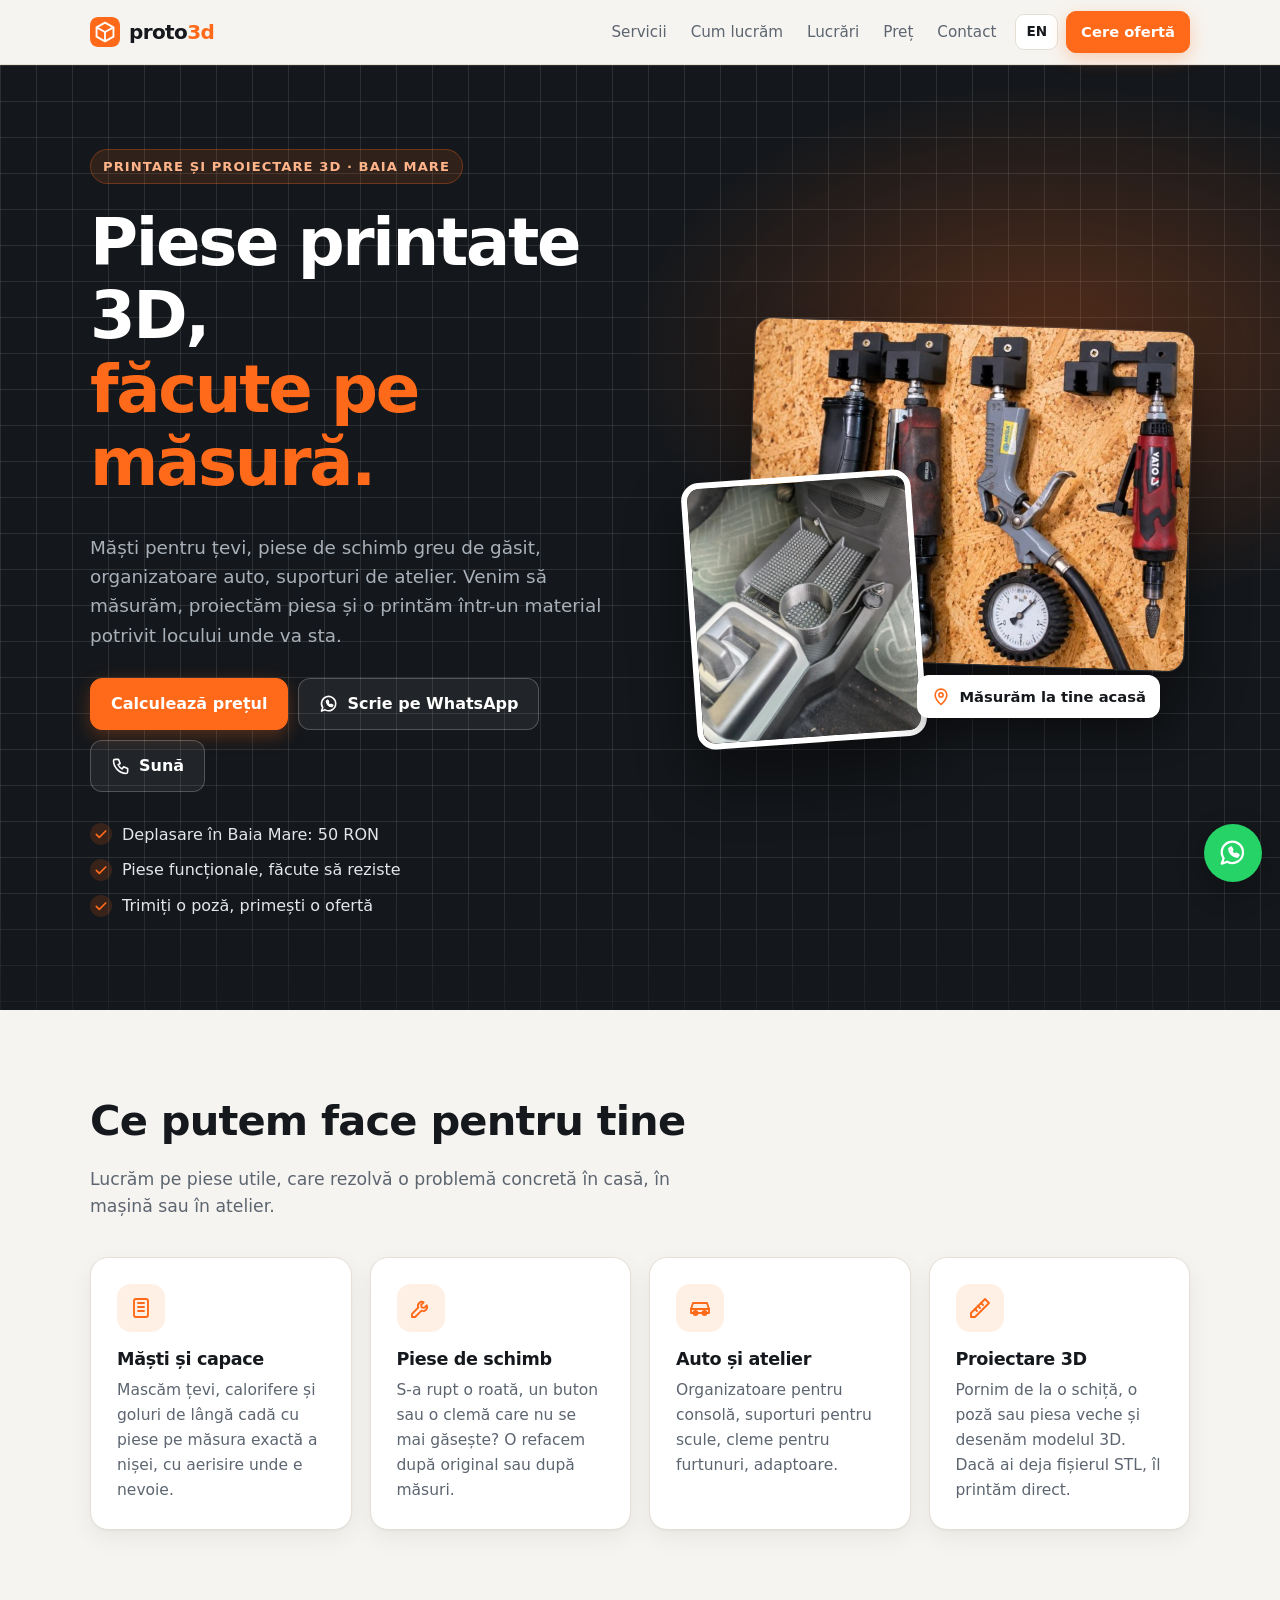
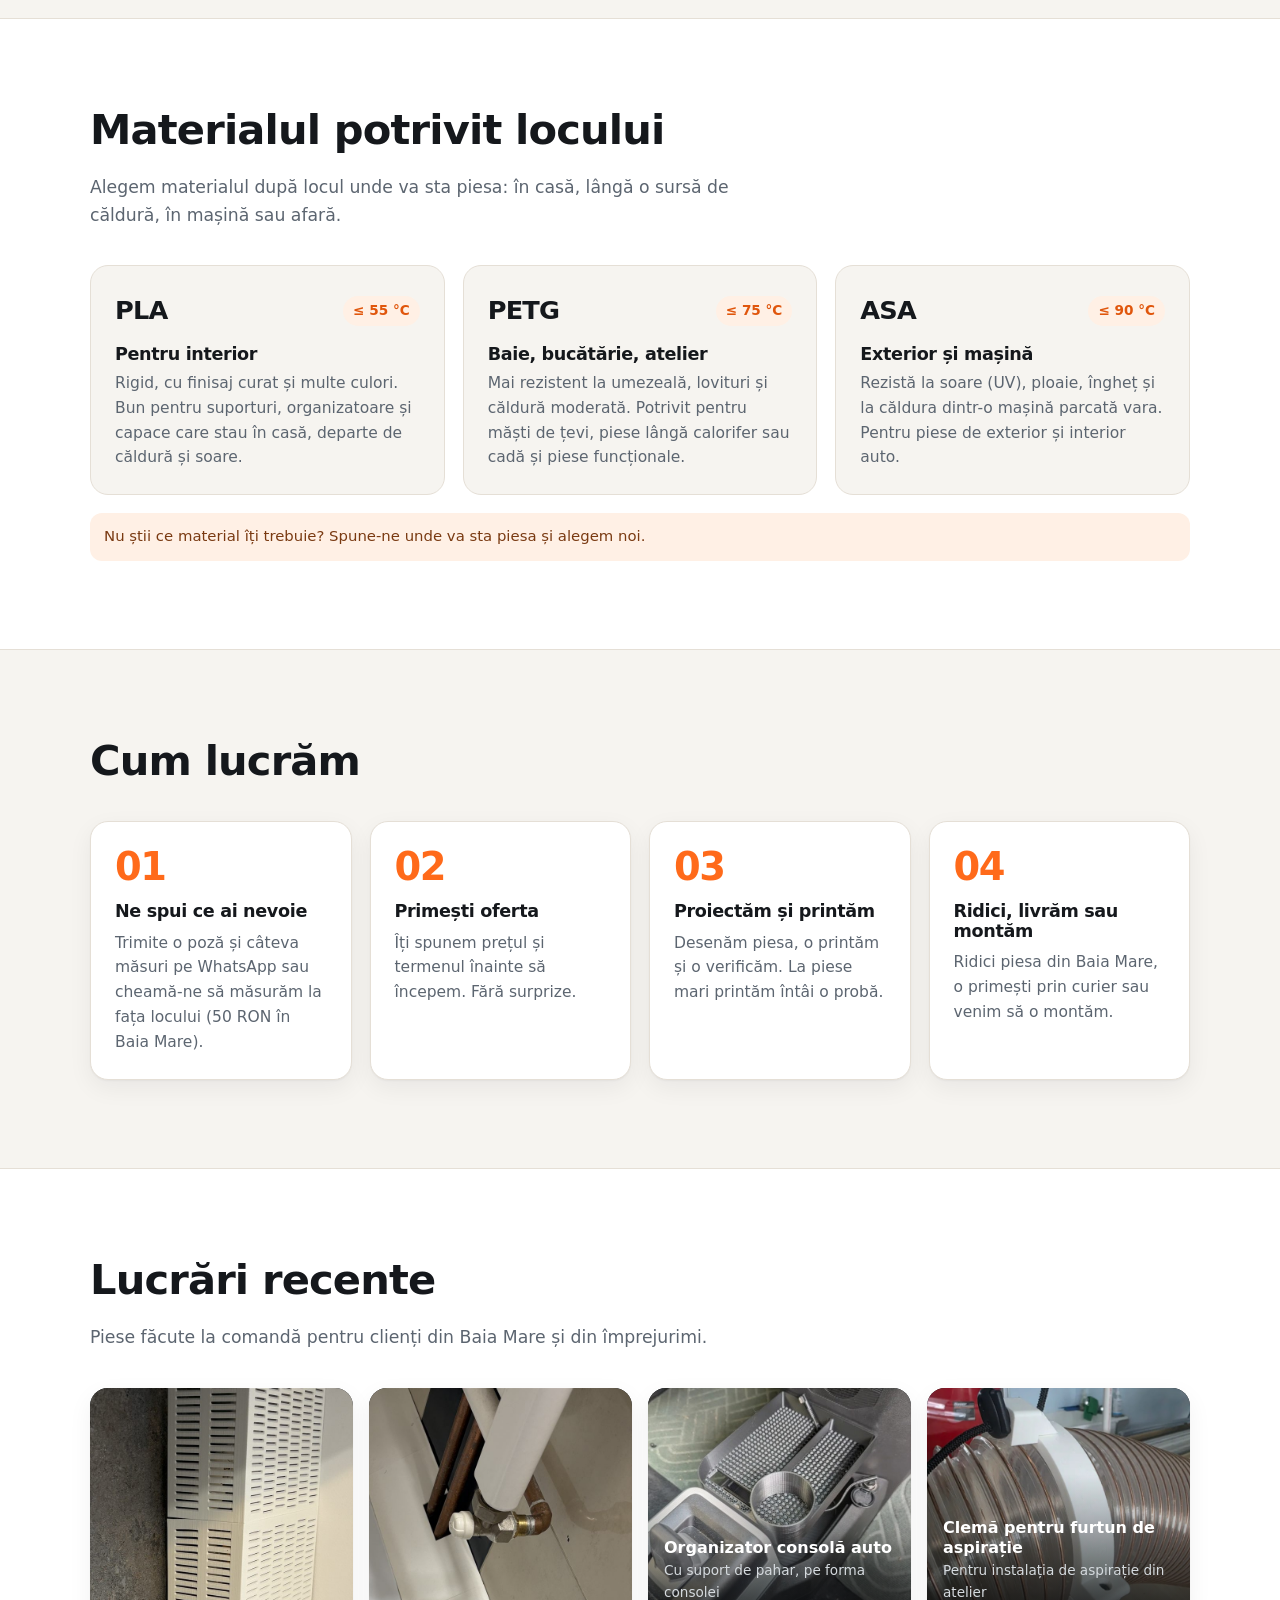
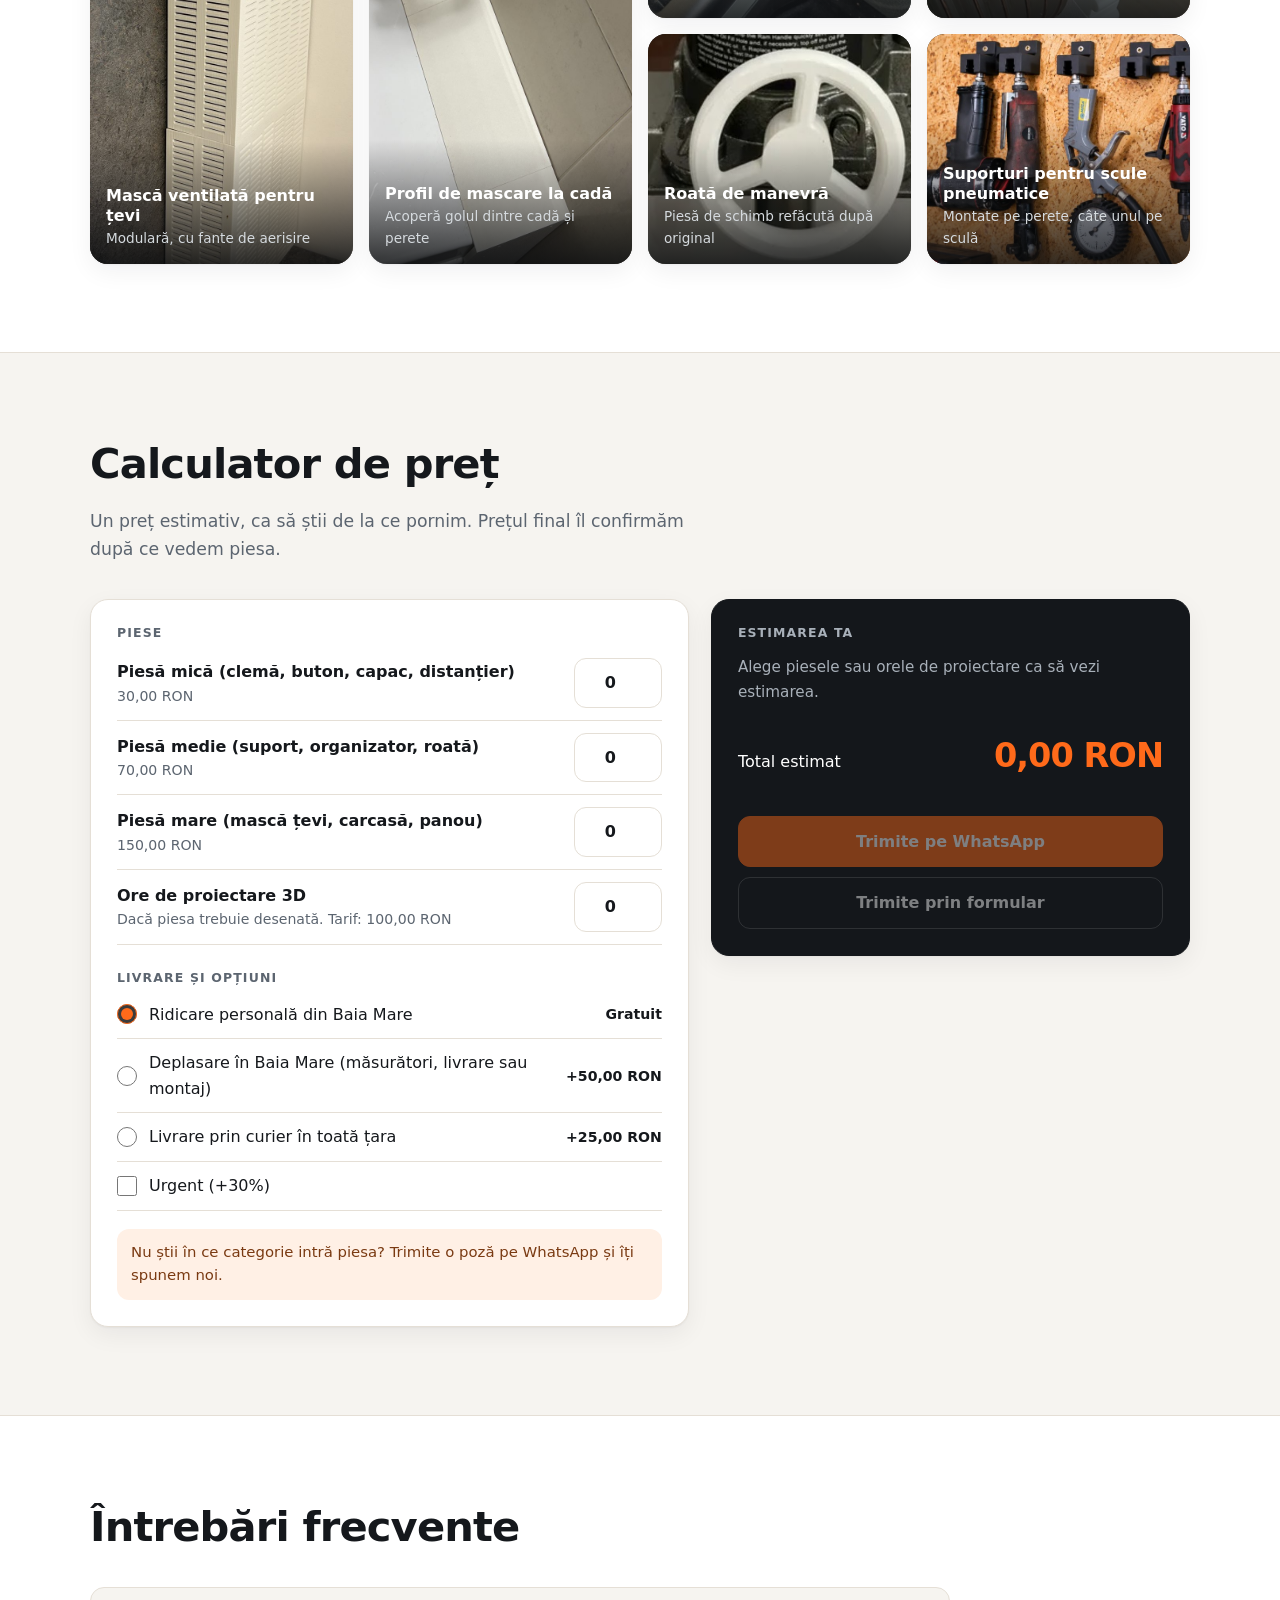
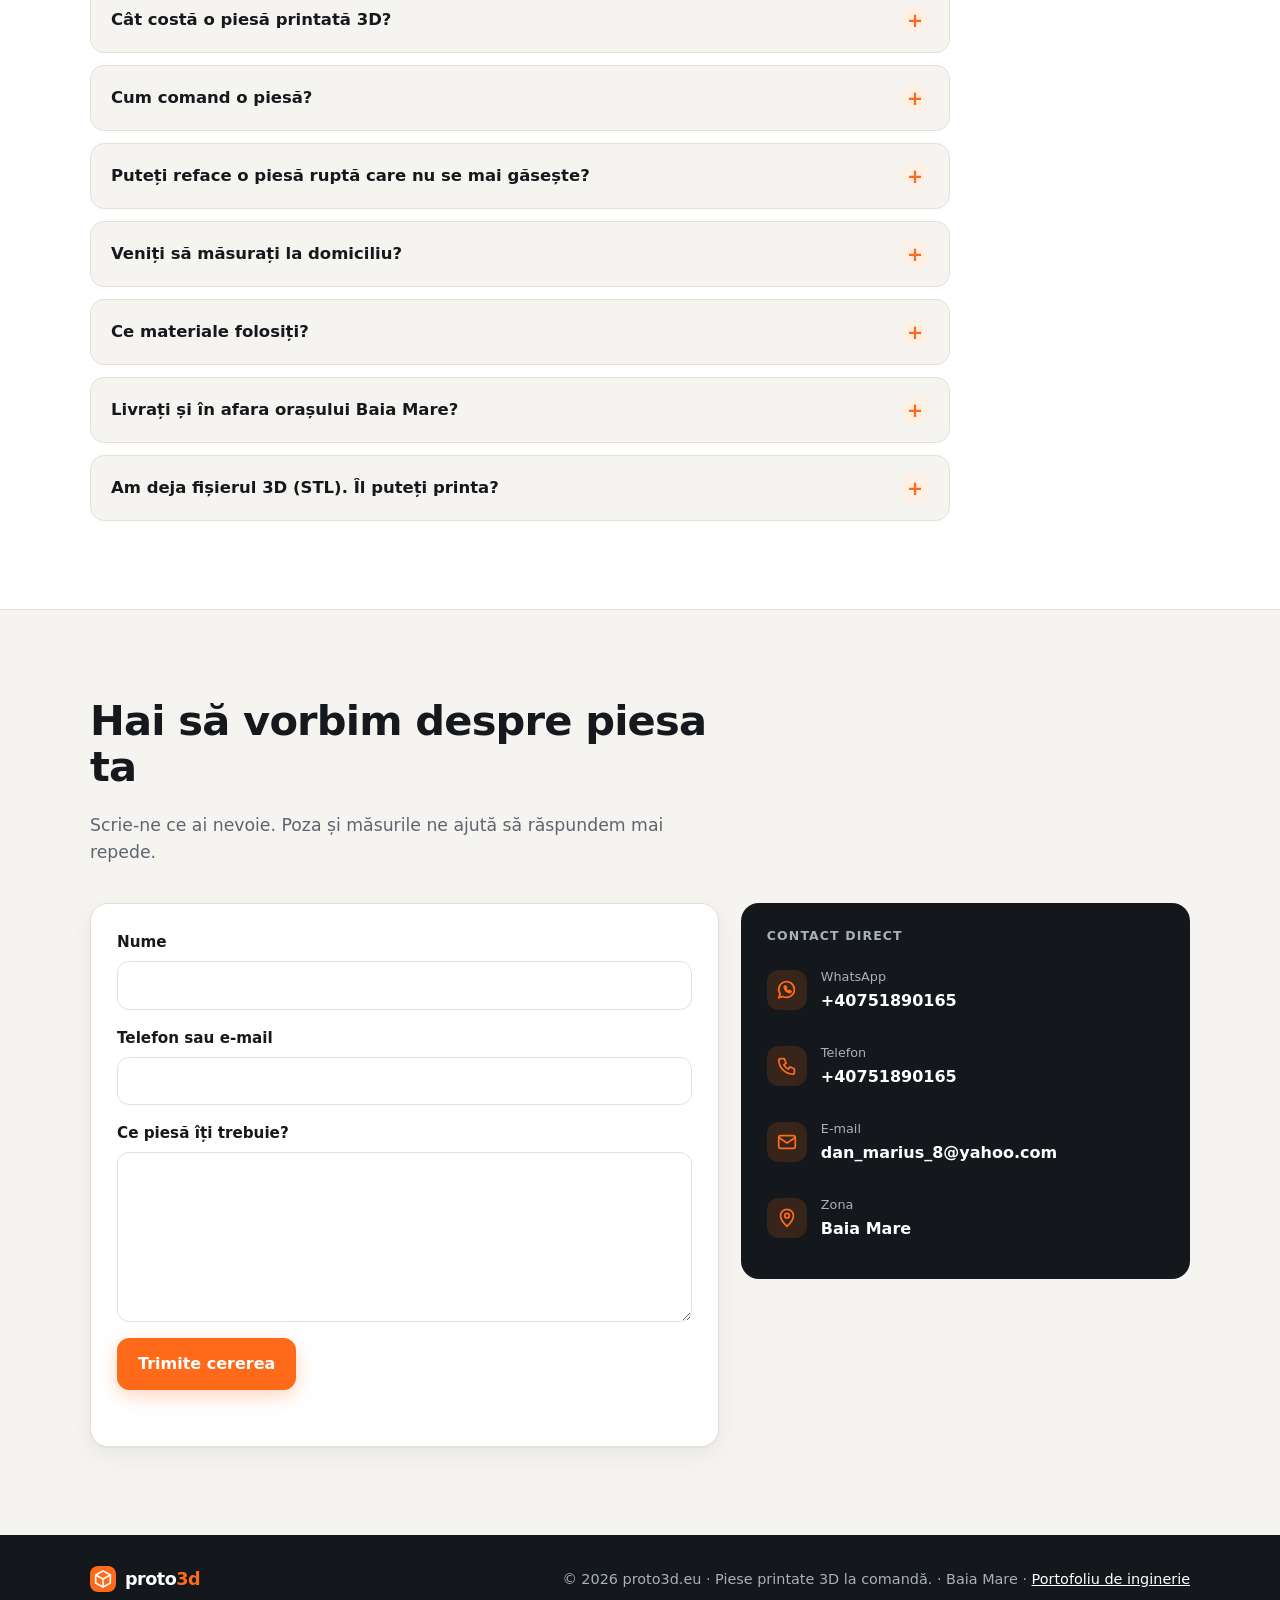
==== commit d69a8ba8: "Add bilingual engineering portfolio with welding fixtures case study New /portfolio/ and /en/portfol" ====
--- a/index.html
+++ b/index.html
@@ -206,7 +206,7 @@
 <footer>
   <div class="wrap foot">
     <a class="brand" href="/"><img src="/assets/favicon.svg" alt="" width="26" height="26"><span>proto<b>3d</b></span></a>
-    <span>© 2026 proto3d.eu · Piese printate 3D la comandă. · Baia Mare</span>
+    <span>© 2026 proto3d.eu · Piese printate 3D la comandă. · Baia Mare · <a href="/portfolio/">Portofoliu de inginerie</a></span>
   </div>
 </footer>
 
--- a/style.css
+++ b/style.css
@@ -194,3 +194,109 @@
   html{scroll-behavior:auto}
   *{transition:none!important}
 }
+
+/* ---------- engineering portfolio ---------- */
+.pf-brand .mono{display:inline-grid;place-items:center;width:30px;height:30px;border-radius:8px;background:var(--accent);color:#fff;font-size:.8rem;font-weight:800;letter-spacing:0}
+footer .pf-brand{color:#fff;font-size:1.05rem}
+footer a{color:#fff}
+.chip{display:inline-block;font-size:.8rem;font-weight:600;padding:4px 10px;border-radius:999px;background:var(--soft);color:#9a420f;white-space:nowrap}
+.pf-hero .wrap{position:relative;z-index:1;padding-top:76px;padding-bottom:80px}
+.pf-hero h1{max-width:900px}
+.pf-hero .lead{max-width:720px}
+.pf-stats{display:grid;grid-template-columns:repeat(4,1fr);gap:14px;margin:36px 0 0}
+.pf-stats div{background:rgba(255,255,255,.05);border:1px solid var(--dark-line);border-radius:14px;padding:16px 18px}
+.pf-stats dt{font-size:2rem;font-weight:800;letter-spacing:-.03em;color:var(--accent);line-height:1.1}
+.pf-stats dd{margin:4px 0 0;color:var(--dark-muted);font-size:.92rem}
+.pf-tools{margin-top:24px;display:flex;flex-wrap:wrap;gap:8px;align-items:center}
+.pf-tools .muted{color:var(--dark-muted);margin-right:4px}
+.pf-hero .chip{background:rgba(255,255,255,.08);color:#e3e7eb}
+
+.pf-cards{display:grid;grid-template-columns:repeat(2,1fr);gap:20px}
+.pf-card{display:flex;flex-direction:column;background:var(--card);border:1px solid var(--line);border-radius:var(--radius);overflow:hidden;text-decoration:none;box-shadow:var(--shadow);transition:transform .2s,box-shadow .2s}
+.pf-card:hover{transform:translateY(-3px);box-shadow:0 2px 4px rgba(20,23,27,.04),0 18px 40px rgba(20,23,27,.1)}
+.pf-card img{display:block;width:100%;aspect-ratio:465/220;object-fit:cover;background:#dcdcdc}
+.pf-card-body{padding:22px 24px 24px;display:grid;gap:10px;flex:1;align-content:start}
+.pf-card h3{margin:0;font-size:1.25rem}
+.pf-card p{margin:0;color:var(--muted)}
+.pf-tags{display:flex;flex-wrap:wrap;gap:6px}
+.pf-more{font-weight:700;color:var(--accent-dark)}
+
+.pf-contact{display:grid;grid-template-columns:repeat(4,1fr);gap:12px}
+.pf-contact .line{display:flex;gap:12px;align-items:center;padding:16px;border-radius:14px;background:var(--bg);border:1px solid var(--line);text-decoration:none;min-width:0}
+.pf-contact .line:hover{border-color:var(--ink)}
+.pf-contact .ico{width:40px;height:40px;padding:9px;border-radius:12px;background:var(--soft);color:var(--accent)}
+.pf-contact span{display:grid;font-weight:600;min-width:0;overflow-wrap:anywhere;font-size:.93rem}
+.pf-contact small{color:var(--muted);font-weight:500;font-size:.8rem}
+
+.pf-back{display:inline-block;color:var(--dark-muted);text-decoration:none;font-weight:600;margin-bottom:22px}
+.pf-back:hover{color:#fff}
+.pf-meta{display:grid;grid-template-columns:repeat(4,1fr);gap:14px;margin:32px 0 0}
+.pf-meta div{border-top:1px solid var(--dark-line);padding-top:12px}
+.pf-meta dt{color:var(--dark-muted);font-size:.78rem;text-transform:uppercase;letter-spacing:.09em;font-weight:700}
+.pf-meta dd{margin:4px 0 0;color:#fff;font-weight:600}
+
+.pf-two{display:grid;grid-template-columns:1.3fr 1fr;gap:36px;align-items:start}
+.pf-two p{font-size:1.05rem;color:#2c3238}
+.pf-list{margin:0;padding-left:20px;display:grid;gap:8px;color:var(--muted)}
+.panel h3{color:var(--muted);font-size:.78rem;text-transform:uppercase;letter-spacing:.09em}
+
+.pf-path{list-style:none;padding:0;margin:0;display:grid;grid-template-columns:repeat(3,1fr);gap:18px;counter-reset:step}
+.pf-path li{counter-increment:step;background:var(--bg);border:1px solid var(--line);border-radius:var(--radius);padding:22px}
+.pf-path li::before{content:counter(step,decimal-leading-zero);display:block;font-size:1.6rem;font-weight:800;color:var(--accent);margin-bottom:10px;line-height:1}
+.pf-path p{margin:0;color:var(--muted);font-size:.96rem}
+
+.pf-problem{display:grid;grid-template-columns:1fr 1.15fr;gap:32px;align-items:center;padding:32px 0;border-top:1px solid var(--line)}
+.pf-problem:first-of-type{border-top:0;padding-top:0}
+.pf-num{display:block;font-size:.85rem;font-weight:800;color:var(--accent);letter-spacing:.08em;margin-bottom:6px}
+.pf-problem h3{font-size:1.35rem}
+.pf-problem p{color:#2c3238}
+.pf-problem p:last-child{margin-bottom:0}
+.pf-problem .bad{color:#c2410c}
+.pf-problem .good{color:#15803d}
+.pf-diagram{margin:0;background:var(--card);border:1px solid var(--line);border-radius:var(--radius);padding:18px 18px 10px;box-shadow:var(--shadow)}
+.pf-diagram figcaption{font-size:.8rem;color:var(--muted);text-align:center;margin-top:6px}
+.diagram{display:block;width:100%;height:auto;font-family:inherit}
+.diagram .d-h{font-size:14px;font-weight:700;fill:var(--ink);text-anchor:middle}
+.diagram .d-s{font-size:11px;fill:var(--muted)}
+.diagram .d-c{text-anchor:middle}
+.diagram .d-e{text-anchor:end}
+.diagram .d-ok{fill:#15803d;font-weight:700}
+.diagram .d-bad{fill:#c2410c;font-weight:700}
+.diagram .d-part{stroke:#6b7280;stroke-width:5;stroke-linecap:round}
+.diagram .d-base{fill:#e5e7eb;stroke:#9ca3af;stroke-width:1.5}
+.diagram .d-gun{fill:rgba(220,38,38,.07);stroke:#dc2626;stroke-width:1.5;stroke-dasharray:5 4}
+.diagram .d-gunpath{stroke:#dc2626;stroke-width:1.5;stroke-dasharray:5 4}
+.diagram .d-arm{fill:none;stroke:#3f6212;stroke-width:6;stroke-linejoin:round;stroke-linecap:round}
+.diagram .d-arm-thick{stroke-width:15;stroke:#4d7c0f}
+.diagram .d-rib{stroke:#d9f99d;stroke-width:2}
+.diagram .d-defl{fill:none;stroke:#c2410c;stroke-width:2;stroke-dasharray:6 4}
+.diagram .d-load,.diagram .d-load-up{stroke:var(--accent);stroke-width:2.5}
+.diagram .d-load-up{stroke:#15803d}
+.diagram .d-arrow{fill:var(--accent)}
+.diagram .d-arrow-ok{fill:#15803d}
+.diagram .d-grip{fill:#fed7aa;stroke:#ea580c;stroke-width:1.5}
+.diagram .d-unit{fill:#d9f99d;stroke:#4d7c0f;stroke-width:1.5}
+.diagram .d-hit{fill:#fecaca;stroke:#dc2626}
+.diagram .d-ring{fill:none;stroke:#dc2626;stroke-width:2}
+.diagram .d-rail{stroke:#9ca3af;stroke-width:8;stroke-linecap:round}
+
+.pf-gallery{display:grid;grid-template-columns:repeat(2,1fr);gap:18px}
+.pf-gallery figure{margin:0;background:var(--bg);border:1px solid var(--line);border-radius:var(--radius);overflow:hidden}
+.pf-gallery img{display:block;width:100%;height:260px;object-fit:contain;background:#fff}
+.pf-gallery figcaption{padding:12px 16px;font-size:.92rem;color:var(--muted);border-top:1px solid var(--line)}
+
+.pf-skills{list-style:none;padding:0;margin:0;display:grid;grid-template-columns:repeat(3,1fr);gap:12px}
+.pf-skills li{display:flex;gap:10px;align-items:center;background:var(--card);border:1px solid var(--line);border-radius:12px;padding:14px 16px;font-weight:600}
+.pf-skills .ico{color:#15803d;flex:none}
+.pf-next{margin:32px 0 0}
+
+@media (max-width:980px){
+  .pf-stats,.pf-meta,.pf-contact{grid-template-columns:repeat(2,1fr)}
+  .pf-cards,.pf-two,.pf-problem,.pf-gallery{grid-template-columns:1fr}
+  .pf-path,.pf-skills{grid-template-columns:repeat(2,1fr)}
+}
+@media (max-width:560px){
+  .pf-contact,.pf-path,.pf-skills{grid-template-columns:1fr}
+  .pf-stats dt{font-size:1.6rem}
+  .pf-gallery img{height:200px}
+}
